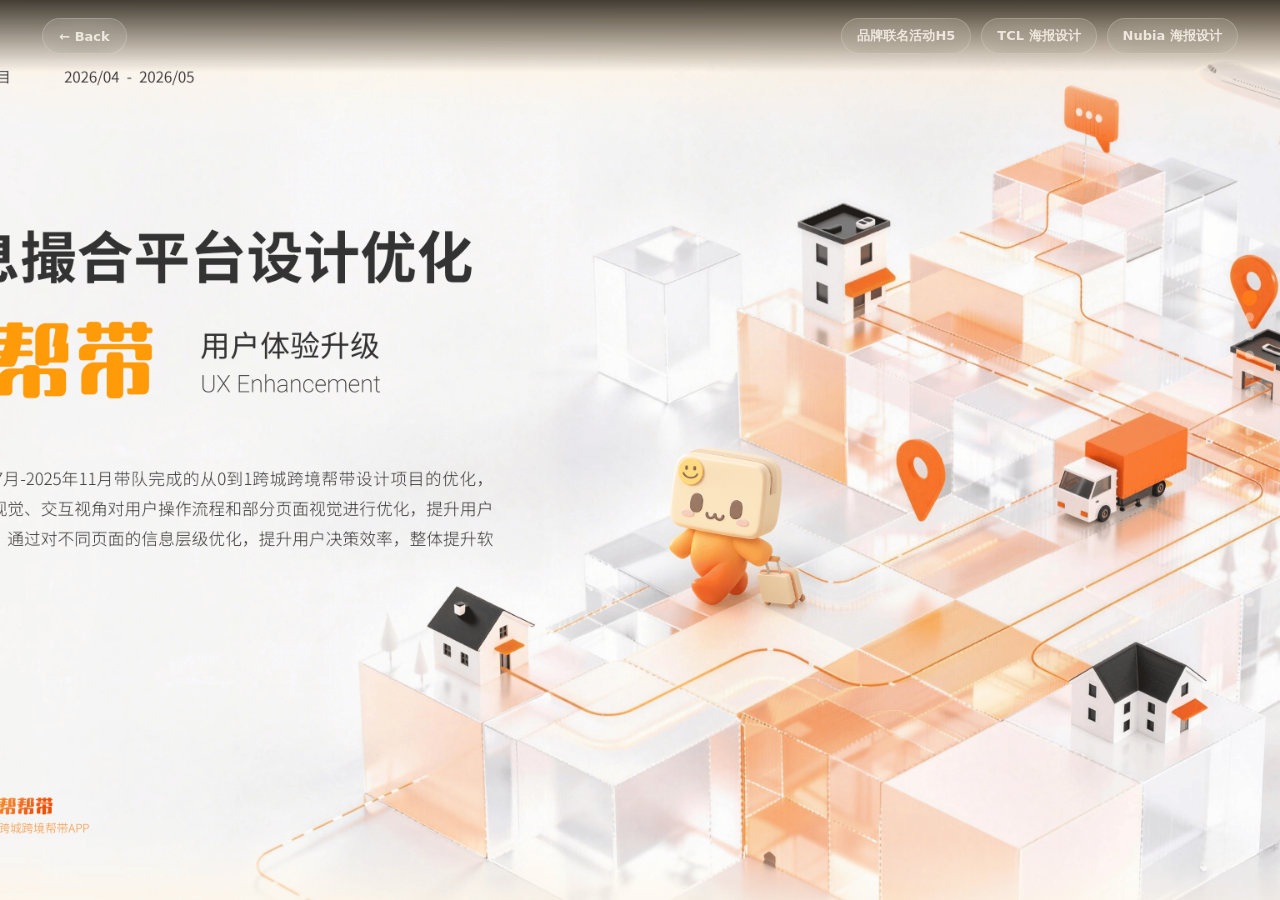
==== bangbangdai.html @ 815b116d "添加了两个二级页面" ====
<!doctype html>
<html lang="zh-CN">
  <head>
    <meta charset="UTF-8" />
    <meta name="viewport" content="width=device-width, initial-scale=1.0" />
    <title>帮帮带 | 信息撮合平台设计优化</title>
    <meta
      name="description"
      content="帮帮带跨城跨境帮带 APP 信息撮合平台 UX/UI 设计优化项目详情。"
    />
    <link rel="stylesheet" href="styles.css" />
  </head>
  <body class="project-detail-page">
    <header class="detail-header" aria-label="项目详情导航">
      <a class="detail-back" href="index.html#projects" aria-label="返回作品集首页">← Back</a>
      <nav class="detail-tabs" aria-label="其他项目快捷切换">
        <a href="xiaohongshu.html">品牌联名活动H5</a>
        <a href="index.html#projects">TCL 海报设计</a>
        <a href="index.html#projects">Nubia 海报设计</a>
      </nav>
    </header>

    <main class="case-shell" id="caseShell">
      <section class="case-slide is-active case-full-image" data-slide="0">
        <img src="assets/bangbangdai/cover.png" alt="帮帮带信息撮合平台设计优化封面" />
      </section>

      <section class="case-slide case-full-image" data-slide="1">
        <img src="assets/bangbangdai/background.png" alt="帮帮带项目背景与产品场景" />
      </section>

      <section class="case-slide case-full-image dark-frame" data-slide="2">
        <img src="assets/bangbangdai/goals.png" alt="帮帮带设计目标细化" />
      </section>

      <section class="case-slide case-full-image dark-frame" data-slide="3">
        <img src="assets/bangbangdai/home-before-after.png" alt="首页改版前后对比" />
      </section>

      <section class="case-slide case-full-image" data-slide="4">
        <img src="assets/bangbangdai/match-mode.png" alt="匹配模式优化说明" />
      </section>

      <section class="case-slide case-full-image" data-slide="5">
        <img src="assets/bangbangdai/home-framework.png" alt="首页框架优化方案" />
      </section>

      <section class="case-slide case-full-image" data-slide="6">
        <img src="assets/bangbangdai/home-display.png" alt="首页改版页面展示" />
      </section>

      <section class="case-slide case-full-image dark-frame" data-slide="7">
        <img src="assets/bangbangdai/home-exploded.png" alt="首页模块拆解展示" />
      </section>

      <section class="case-slide case-full-image dark-frame" data-slide="8">
        <img src="assets/bangbangdai/goods-card.png" alt="物品信息卡片设计" />
      </section>

      <section class="case-slide case-full-image dark-frame" data-slide="9">
        <img src="assets/bangbangdai/itinerary-card.png" alt="行程信息卡片设计" />
      </section>

      <section class="case-slide case-full-image dark-frame" data-slide="10">
        <img src="assets/bangbangdai/filter-match.png" alt="条件筛选匹配页面设计" />
      </section>

      <section class="case-slide case-full-image dark-frame" data-slide="11">
        <img src="assets/bangbangdai/info-fill.png" alt="信息填写页面设计" />
      </section>

      <section class="case-slide case-full-image dark-frame" data-slide="12">
        <img src="assets/bangbangdai/publish-match.png" alt="发布信息匹配页面设计" />
      </section>

      <section class="case-slide case-full-image dark-frame" data-slide="13">
        <img src="assets/bangbangdai/publish-card.png" alt="发布信息匹配卡片设计" />
      </section>

      <section class="case-slide case-full-image dark-frame" data-slide="14">
        <img src="assets/bangbangdai/profile-page.png" alt="我的页面设计" />
      </section>

      <section class="case-slide case-full-image dark-frame" data-slide="15">
        <img src="assets/bangbangdai/design-spec.png" alt="帮帮带形色字构质规范" />
      </section>

      <section class="case-slide case-full-image dark-frame" data-slide="16">
        <img src="assets/bangbangdai/visual-style.png" alt="帮帮带视觉风格" />
      </section>
    </main>

    <aside class="case-progress" aria-label="页面进度">
      <button class="is-active" type="button" data-target-slide="0" aria-label="跳转到第1屏"></button>
      <button type="button" data-target-slide="1" aria-label="跳转到第2屏"></button>
      <button type="button" data-target-slide="2" aria-label="跳转到第3屏"></button>
      <button type="button" data-target-slide="3" aria-label="跳转到第4屏"></button>
      <button type="button" data-target-slide="4" aria-label="跳转到第5屏"></button>
      <button type="button" data-target-slide="5" aria-label="跳转到第6屏"></button>
      <button type="button" data-target-slide="6" aria-label="跳转到第7屏"></button>
      <button type="button" data-target-slide="7" aria-label="跳转到第8屏"></button>
      <button type="button" data-target-slide="8" aria-label="跳转到第9屏"></button>
      <button type="button" data-target-slide="9" aria-label="跳转到第10屏"></button>
      <button type="button" data-target-slide="10" aria-label="跳转到第11屏"></button>
      <button type="button" data-target-slide="11" aria-label="跳转到第12屏"></button>
      <button type="button" data-target-slide="12" aria-label="跳转到第13屏"></button>
      <button type="button" data-target-slide="13" aria-label="跳转到第14屏"></button>
      <button type="button" data-target-slide="14" aria-label="跳转到第15屏"></button>
      <button type="button" data-target-slide="15" aria-label="跳转到第16屏"></button>
      <button type="button" data-target-slide="16" aria-label="跳转到第17屏"></button>
    </aside>

    <script src="script.js"></script>
  </body>
</html>
---- styles.css ----
:root {
  color-scheme: light;
  --bg: #f6f5f1;
  --paper: #fbfaf7;
  --ink: #050505;
  --muted: #777873;
  --soft: #e9e7e1;
  --line: rgba(5, 5, 5, 0.12);
  --line-strong: rgba(5, 5, 5, 0.22);
  --accent: #f0442b;
  --blue: #356ff4;
  --max: 1700px;
  --pixel-font: "Courier New", "Lucida Console", ui-monospace, SFMono-Regular, Menlo, Monaco, monospace;
  --motion-ease: cubic-bezier(0.16, 1, 0.3, 1);
  --motion-slow: 1180ms;
  --motion-medium: 820ms;
}

* {
  box-sizing: border-box;
}

html {
  scroll-behavior: smooth;
}

body {
  margin: 0;
  background:
    linear-gradient(180deg, #ffffff 0%, var(--bg) 38%, #eeece6 100%);
  color: var(--ink);
  font-family:
    Inter, "PingFang SC", "Hiragino Sans GB", "Microsoft YaHei", system-ui,
    sans-serif;
  overflow-x: hidden;
}

.project-detail-page {
  height: 100svh;
  overflow: hidden;
  background: #090806;
  color: #fff8ef;
}

.project-detail-page::before {
  display: none;
}

.is-opening {
  overflow: hidden;
}

.opening-animation {
  position: fixed;
  inset: 0;
  z-index: 100;
  display: grid;
  place-items: center;
  overflow: hidden;
  background: #050505;
  color: #f8f7f1;
  pointer-events: none;
  clip-path: inset(0);
  animation: opening-exit 3600ms var(--motion-ease) forwards;
}

body:not(.is-opening) .opening-animation {
  visibility: hidden;
}

.opening-grid {
  position: absolute;
  inset: -10%;
  background:
    linear-gradient(rgba(255, 255, 255, 0.09) 1px, transparent 1px),
    linear-gradient(90deg, rgba(255, 255, 255, 0.09) 1px, transparent 1px);
  background-size: 30px 30px;
  opacity: 0.25;
  transform: scale(1.1);
  animation: opening-grid 3000ms var(--motion-ease) forwards;
}

.opening-copy {
  position: relative;
  z-index: 2;
  display: grid;
  place-items: center;
  text-align: center;
}

.opening-copy p,
.opening-copy strong,
.opening-copy span,
.opening-count {
  font-family: var(--pixel-font);
  letter-spacing: 0;
  text-transform: uppercase;
}

.opening-copy p {
  margin: 0 0 18px;
  color: rgba(248, 247, 241, 0.72);
  font-size: clamp(14px, 1.4vw, 22px);
  clip-path: inset(0 100% 0 0);
  animation: opening-type 1100ms 360ms steps(10, end) forwards;
}

.opening-copy strong {
  display: block;
  overflow: hidden;
  font-size: clamp(54px, 14vw, 210px);
  font-weight: 900;
  line-height: 0.82;
  clip-path: inset(0 100% 0 0);
  transform: translateY(48px) scaleX(0.54);
  transform-origin: center;
  animation: opening-title 1780ms 800ms var(--motion-ease) forwards;
}

.opening-copy span {
  margin-top: 24px;
  color: rgba(248, 247, 241, 0.6);
  font-size: clamp(12px, 1vw, 16px);
  opacity: 0;
  transform: translateY(20px);
  animation: opening-meta 900ms 1600ms var(--motion-ease) forwards;
}

.opening-count {
  position: absolute;
  right: clamp(22px, 3vw, 48px);
  bottom: clamp(44px, 5vw, 76px);
  z-index: 3;
  min-width: 6ch;
  color: rgba(248, 247, 241, 0.76);
  font-size: clamp(16px, 2vw, 30px);
  text-align: right;
}

.opening-progress {
  position: absolute;
  right: clamp(22px, 3vw, 48px);
  bottom: clamp(28px, 3vw, 44px);
  left: clamp(22px, 3vw, 48px);
  z-index: 3;
  height: 2px;
  overflow: hidden;
  background: rgba(248, 247, 241, 0.16);
}

.opening-progress span {
  display: block;
  width: calc(var(--opening-progress, 0) * 1%);
  height: 100%;
  background: #f8f7f1;
  transform-origin: left;
  transition: width 180ms linear;
}

@keyframes opening-grid {
  to {
    opacity: 0.08;
    transform: scale(1);
  }
}

@keyframes opening-type {
  to {
    clip-path: inset(0);
  }
}

@keyframes opening-title {
  0% {
    clip-path: inset(0 100% 0 0);
    filter: blur(8px);
    transform: translateY(48px) scaleX(0.54);
  }
  64% {
    clip-path: inset(0);
    filter: blur(0);
    transform: translateY(-6px) scaleX(1.08);
  }
  100% {
    clip-path: inset(0);
    filter: blur(0);
    transform: translateY(0) scaleX(1);
  }
}

@keyframes opening-meta {
  to {
    opacity: 1;
    transform: translateY(0);
  }
}

@keyframes opening-exit {
  0%,
  78% {
    clip-path: inset(0);
    opacity: 1;
  }
  100% {
    clip-path: inset(0 0 100% 0);
    opacity: 1;
  }
}

body::before {
  position: fixed;
  inset: 0;
  z-index: -2;
  content: "";
  background-image: linear-gradient(rgba(0, 0, 0, 0.035) 1px, transparent 1px);
  background-size: 100% 9px;
  pointer-events: none;
  mask-image: linear-gradient(to bottom, black, transparent 72%);
}

a {
  color: inherit;
  text-decoration: none;
}

img {
  display: block;
  max-width: 100%;
}

#ambient-bg {
  position: fixed;
  inset: 0;
  z-index: -1;
  width: 100vw;
  height: 100vh;
  opacity: 0.08;
  pointer-events: none;
}

.site-header {
  position: fixed;
  top: 0;
  left: 0;
  z-index: 20;
  right: 0;
  display: flex;
  align-items: center;
  justify-content: space-between;
  gap: clamp(10px, 1.8vw, 24px);
  min-height: 78px;
  padding: 0 clamp(22px, 2.2vw, 34px);
  border-bottom: 0;
  background: linear-gradient(180deg, rgba(255, 255, 255, 0.78), rgba(255, 255, 255, 0));
  backdrop-filter: none;
}

.brand {
  display: inline-flex;
  align-items: center;
  gap: 10px;
  max-width: calc(100vw - 260px);
  color: var(--ink);
  font-size: 18px;
  font-weight: 900;
  letter-spacing: 0;
}

.brand img {
  width: 34px;
  height: 34px;
  object-fit: contain;
}

.nav-links {
  position: relative;
  top: auto;
  right: auto;
  display: flex;
  align-items: center;
  flex: 0 0 auto;
  gap: clamp(18px, 3vw, 44px);
  margin-left: auto;
  padding: 0;
  border: 0;
  border-radius: 0;
  background: transparent;
  box-shadow: none;
  backdrop-filter: none;
}

.nav-links a {
  position: relative;
  z-index: 1;
  padding: 7px 13px;
  border-radius: 999px;
  color: rgba(5, 5, 5, 0.68);
  font-size: 13px;
  font-weight: 850;
  letter-spacing: 0;
  transition: color 220ms ease, transform 260ms cubic-bezier(0.2, 0.8, 0.2, 1);
}

.nav-links a::before {
  position: absolute;
  inset: 0;
  z-index: -1;
  border-radius: inherit;
  background: var(--ink);
  content: "";
  opacity: 0;
  transform: scale(0.92);
  transition: opacity 220ms ease, transform 260ms cubic-bezier(0.2, 0.8, 0.2, 1);
}

.nav-links a:hover {
  color: var(--ink);
}

.nav-links a.is-active {
  color: #fff;
  transform: translateY(-1px);
}

.nav-links a.is-active::before {
  opacity: 1;
  transform: scale(1);
}

.section {
  width: min(calc(100% - 56px), var(--max));
  margin: 0 auto;
  padding: 128px 0;
}

.hero {
  position: relative;
  display: block;
  min-height: 100svh;
  padding-top: clamp(176px, 25vh, 228px);
  padding-bottom: 92px;
  text-align: center;
}

.hero-content {
  position: relative;
  z-index: 3;
  width: min(1320px, 100%);
  margin: 0 auto;
}

.eyebrow {
  margin: 0 0 10px;
  color: var(--muted);
  font-size: clamp(13px, 1vw, 16px);
  font-weight: 650;
  letter-spacing: 0;
}

h1,
h2,
h3,
p {
  margin-top: 0;
}

h1 {
  position: relative;
  max-width: 1260px;
  margin: 0 auto;
  overflow: visible;
  font-size: clamp(72px, 7.55vw, 142px);
  font-weight: 950;
  line-height: 0.83;
  letter-spacing: 0;
  text-wrap: balance;
  isolation: isolate;
}

h1 span {
  position: relative;
  z-index: 2;
  display: block;
  background:
    linear-gradient(180deg, rgba(255, 255, 255, 0.42) 0%, transparent 18%),
    linear-gradient(180deg, #050505 0%, #050505 58%, #4a4a48 100%);
  background-clip: text;
  -webkit-background-clip: text;
  color: var(--ink);
  filter: none;
  transition: color 180ms ease, filter 180ms ease;
}

h1:hover span {
  color: transparent;
  filter: drop-shadow(0 18px 22px rgba(5, 5, 5, 0.08));
}

h1::before,
h1::after {
  position: absolute;
  z-index: 3;
  pointer-events: none;
  content: "";
}

h1::before {
  top: 9%;
  left: 50%;
  width: min(56vw, 720px);
  height: 34%;
  border: 1px solid rgba(255, 255, 255, 0.58);
  border-radius: 999px;
  background:
    radial-gradient(circle at 24% 26%, rgba(255, 255, 255, 0.72), transparent 22%),
    linear-gradient(115deg, rgba(255, 255, 255, 0.5), rgba(255, 255, 255, 0.08) 48%, rgba(255, 255, 255, 0.34));
  box-shadow:
    inset 0 1px 0 rgba(255, 255, 255, 0.72),
    inset 0 -16px 28px rgba(255, 255, 255, 0.14),
    0 24px 60px rgba(5, 5, 5, 0.08);
  mix-blend-mode: screen;
  opacity: 0;
  transform: translateX(-50%) rotate(-2deg);
  backdrop-filter: blur(7px) saturate(148%);
  animation: title-glass-float 7s ease-in-out infinite;
  transition: opacity 180ms ease;
}

h1::after {
  top: -5%;
  left: 8%;
  width: 16%;
  height: 118%;
  border-radius: 999px;
  background: linear-gradient(90deg, transparent, rgba(255, 255, 255, 0.54), transparent);
  opacity: 0;
  transform: skewX(-18deg);
  animation: title-glass-sheen 5.6s ease-in-out infinite;
  transition: opacity 180ms ease;
}

h1:hover::before {
  opacity: 0.78;
}

h1:hover::after {
  opacity: 0.42;
}

@keyframes title-glass-float {
  0%,
  100% {
    translate: 0 0;
  }
  50% {
    translate: 0 10px;
  }
}

@keyframes title-glass-sheen {
  0% {
    translate: -38% 0;
    opacity: 0;
  }
  32%,
  62% {
    opacity: 0.42;
  }
  100% {
    translate: 620% 0;
    opacity: 0;
  }
}

.hero-subtitle {
  max-width: 690px;
  margin: 18px auto 0;
  color: rgba(5, 5, 5, 0.62);
  font-size: clamp(14px, 1.05vw, 18px);
  line-height: 1.75;
}

.hero-visual {
  position: absolute;
  z-index: 5;
  top: clamp(270px, 36vh, 392px);
  left: 50%;
  width: min(820px, 70vw);
  pointer-events: none;
  transform: translateX(-50%);
}

.hero-visual img {
  position: relative;
  width: 100%;
  height: auto;
  object-fit: contain;
  filter: drop-shadow(0 30px 25px rgba(26, 24, 20, 0.16));
  user-select: none;
}

.hero-actions,
.contact-actions {
  position: relative;
  z-index: 5;
  display: flex;
  flex-wrap: wrap;
  gap: 12px;
  justify-content: center;
}

.hero-actions {
  margin-top: clamp(-34px, -2.2vw, -12px);
}

.primary-btn,
.ghost-btn {
  display: inline-flex;
  min-height: 48px;
  align-items: center;
  justify-content: center;
  border-radius: 999px;
  padding: 0 22px;
  font-weight: 850;
}

.primary-btn {
  background: var(--ink);
  color: white;
}

.ghost-btn {
  border: 1px solid var(--line-strong);
  background: rgba(255, 255, 255, 0.44);
  color: var(--ink);
}

.scroll-cue {
  position: absolute;
  bottom: 26px;
  left: 50%;
  z-index: 4;
  font-size: 58px;
  font-weight: 200;
  line-height: 1;
  transform: translateX(-50%);
  animation: scroll-float 1.8s ease-in-out infinite;
}

@keyframes scroll-float {
  0%,
  100% {
    transform: translate(-50%, 0);
  }
  50% {
    transform: translate(-50%, -14px);
  }
}

.section-heading {
  max-width: 860px;
  margin-bottom: 44px;
}

.section-heading.wide {
  max-width: none;
}

h2 {
  margin-bottom: 0;
  font-size: clamp(40px, 5.2vw, 92px);
  font-weight: 950;
  line-height: 0.98;
  letter-spacing: 0;
}

.about {
  display: grid;
  min-height: 100svh;
  align-items: center;
  padding-top: 82px;
  padding-bottom: 36px;
}

.about-grid {
  display: grid;
  grid-template-columns: minmax(230px, 0.7fr) minmax(320px, 0.94fr) minmax(360px, 1fr);
  min-height: 0;
  height: min(650px, calc(100svh - 126px));
  gap: 12px;
  align-items: stretch;
  perspective: 1000px;
}

.about-panel,
.profile-card {
  --edge-proximity: 0;
  --cursor-angle: 45deg;
  --edge-sensitivity: 30;
  --color-sensitivity: 48;
  --cone-spread: 25;
  --glow-padding: 34px;
  --glow-color: hsl(212deg 94% 62% / 72%);
  --glow-color-60: hsl(212deg 94% 62% / 48%);
  --glow-color-50: hsl(212deg 94% 62% / 38%);
  --glow-color-40: hsl(212deg 94% 62% / 30%);
  --glow-color-30: hsl(212deg 94% 62% / 22%);
  --glow-color-20: hsl(212deg 94% 62% / 16%);
  --glow-color-10: hsl(212deg 94% 62% / 10%);
  --gradient-one: radial-gradient(at 80% 55%, #7dd3fc 0px, transparent 50%);
  --gradient-two: radial-gradient(at 69% 34%, #f0abfc 0px, transparent 50%);
  --gradient-three: radial-gradient(at 8% 6%, #86efac 0px, transparent 50%);
  --gradient-four: radial-gradient(at 41% 38%, #60a5fa 0px, transparent 50%);
  --gradient-five: radial-gradient(at 86% 85%, #f9a8d4 0px, transparent 50%);
  --gradient-six: radial-gradient(at 82% 18%, #fde68a 0px, transparent 50%);
  --gradient-seven: radial-gradient(at 51% 4%, #fb7185 0px, transparent 50%);
  --gradient-base: linear-gradient(#bfdbfe 0 100%);
  position: relative;
  overflow: visible;
  border: 1px solid rgba(5, 5, 5, 0.1);
  border-radius: 18px;
  background: rgba(255, 255, 255, 0.72);
  color: var(--ink);
  box-shadow: 0 26px 70px rgba(28, 25, 20, 0.08);
  isolation: isolate;
}

.experience-panel {
  overflow: hidden;
}

.about-panel::before,
.profile-card::before {
  position: absolute;
  inset: 0;
  border-radius: inherit;
  content: "";
  pointer-events: none;
  transition: opacity 250ms ease;
}

.about-panel::before,
.profile-card::before {
  z-index: 1;
  border: 1px solid transparent;
  background:
    linear-gradient(rgba(255, 255, 255, 0.72) 0 100%) padding-box,
    linear-gradient(rgb(255 255 255 / 0%) 0 100%) border-box,
    var(--gradient-one) border-box,
    var(--gradient-two) border-box,
    var(--gradient-three) border-box,
    var(--gradient-four) border-box,
    var(--gradient-five) border-box,
    var(--gradient-six) border-box,
    var(--gradient-seven) border-box,
    var(--gradient-base) border-box;
  mask-image:
    conic-gradient(
      from var(--cursor-angle) at center,
      black calc(var(--cone-spread) * 1%),
      transparent calc((var(--cone-spread) + 15) * 1%),
      transparent calc((100 - var(--cone-spread) - 15) * 1%),
      black calc((100 - var(--cone-spread)) * 1%)
    );
  opacity: max(0, calc((var(--edge-proximity) - var(--color-sensitivity)) / (100 - var(--color-sensitivity))));
}

.about-panel:not(:hover)::before,
.profile-card:not(:hover)::before {
  opacity: 0;
  transition: opacity 700ms ease;
}

.about-panel > *,
.profile-card > * {
  position: relative;
  z-index: 2;
}

.about-intro {
  display: flex;
  flex-direction: column;
  justify-content: space-between;
  padding: clamp(22px, 2vw, 30px);
}

.about-intro .eyebrow {
  color: rgba(5, 5, 5, 0.48);
}

.about-intro h2 {
  margin: 10px 0 10px;
  color: var(--ink);
  font-size: clamp(48px, 4.2vw, 74px);
  line-height: 0.9;
}

.intro-name {
  margin: 0 auto auto 0;
  color: rgba(5, 5, 5, 0.78);
  font-size: clamp(22px, 2vw, 34px);
  font-weight: 850;
  line-height: 1.1;
}

.about-intro .lead {
  margin: 28px 0 0;
  color: rgba(5, 5, 5, 0.68);
  font-size: clamp(13px, 0.95vw, 16px);
  font-weight: 560;
  line-height: 1.68;
}

.profile-card {
  position: relative;
  top: auto;
  display: grid;
  min-height: 100%;
  align-content: space-between;
  overflow: hidden;
  padding: clamp(22px, 2vw, 30px);
  border: 1px solid rgba(5, 5, 5, 0.1);
  border-radius: 18px;
  background:
    radial-gradient(circle at 16% 18%, rgba(73, 210, 126, 0.16), transparent 190px),
    radial-gradient(circle at 78% 16%, rgba(53, 111, 244, 0.14), transparent 210px),
    radial-gradient(circle at 78% 78%, rgba(240, 68, 43, 0.08), transparent 180px),
    rgba(255, 255, 255, 0.74);
  color: var(--ink);
  box-shadow: 0 26px 70px rgba(28, 25, 20, 0.1);
  transform:
    rotateX(var(--tilt-x, 0deg))
    rotateY(var(--tilt-y, 0deg))
    scale(var(--tilt-scale, 1));
  transform-style: preserve-3d;
  transition: transform 420ms cubic-bezier(0.2, 0.8, 0.2, 1), box-shadow 240ms ease;
  will-change: transform;
}

.profile-card:hover {
  box-shadow: 0 34px 90px rgba(28, 25, 20, 0.14);
}

.avatar-orbit {
  position: relative;
  z-index: 2;
  display: grid;
  width: min(250px, 100%);
  aspect-ratio: 1;
  place-items: center;
  margin: 0 auto 20px;
  border: 1px solid rgba(5, 5, 5, 0.1);
  border-radius: 50%;
  background:
    linear-gradient(135deg, rgba(255, 255, 255, 0.8), rgba(244, 241, 233, 0.46)),
    repeating-linear-gradient(90deg, rgba(5, 5, 5, 0.04) 0 1px, transparent 1px 28px);
  transform: translateZ(34px);
}

.lanyard-badge {
  position: relative;
  z-index: 2;
  display: grid;
  height: 330px;
  place-items: start center;
  margin: -44px auto 18px;
  transform: translateZ(34px);
  --lanyard-drop: -210px;
  --lanyard-rotate: -10deg;
}

.profile-card.lanyard-ready .lanyard-badge {
  --lanyard-drop: 0px;
  --lanyard-rotate: -2deg;
}

.lanyard-anchor {
  position: absolute;
  top: -48px;
  left: 50%;
  z-index: 4;
  width: 74px;
  height: 26px;
  border: 1px solid rgba(5, 5, 5, 0.12);
  border-radius: 999px;
  background: linear-gradient(180deg, rgba(255, 255, 255, 0.96), rgba(220, 222, 218, 0.92));
  box-shadow: 0 8px 20px rgba(5, 5, 5, 0.1);
  transform: translateX(-50%);
}

.lanyard-band {
  position: absolute;
  top: -132px;
  left: 50%;
  z-index: 1;
  width: 16px;
  height: 210px;
  border-radius: 999px;
  background:
    linear-gradient(90deg, rgba(255, 255, 255, 0.42), transparent 34%, rgba(5, 5, 5, 0.1)),
    repeating-linear-gradient(0deg, #bfc4be 0 10px, #aeb5ae 10px 20px);
  box-shadow: inset 0 0 0 1px rgba(5, 5, 5, 0.08), 0 14px 28px rgba(5, 5, 5, 0.08);
  transform-origin: 50% 0;
  transition: transform 620ms cubic-bezier(0.18, 0.9, 0.22, 1);
}

.band-left {
  transform: translateX(-44px) rotate(-14deg) scaleY(var(--lanyard-progress, 1));
}

.band-right {
  transform: translateX(28px) rotate(14deg) scaleY(var(--lanyard-progress, 1));
}

.lanyard-clip {
  position: absolute;
  top: 66px;
  left: 50%;
  z-index: 3;
  width: 56px;
  height: 34px;
  border: 1px solid rgba(5, 5, 5, 0.16);
  border-radius: 14px;
  background: linear-gradient(180deg, #ffffff, #d7d8d4);
  box-shadow: 0 10px 18px rgba(5, 5, 5, 0.12);
  transform: translate(-50%, var(--lanyard-drop));
  transition: transform 620ms cubic-bezier(0.18, 0.9, 0.22, 1);
}

.badge-card {
  position: relative;
  top: 100px;
  width: min(226px, 76%);
  aspect-ratio: 0.76;
  overflow: hidden;
  border: 9px solid rgba(255, 255, 255, 0.86);
  border-radius: 22px;
  background: #fff;
  box-shadow: 0 26px 50px rgba(5, 5, 5, 0.18);
  transform:
    translateY(var(--lanyard-drop))
    rotate(var(--lanyard-rotate));
  transform-origin: 50% -44px;
  transition: transform 620ms cubic-bezier(0.18, 0.9, 0.22, 1);
}

.profile-card.lanyard-ready .badge-card {
  animation: badge-swing 4.8s ease-in-out 620ms infinite;
}

.badge-card::before {
  position: absolute;
  inset: 0;
  z-index: 2;
  background: linear-gradient(120deg, rgba(255, 255, 255, 0.42), transparent 35%, rgba(255, 255, 255, 0.18));
  content: "";
  pointer-events: none;
}

.badge-card img {
  width: 100%;
  height: 100%;
  object-fit: cover;
  object-position: 52% 18%;
}

.badge-card span {
  position: absolute;
  right: 12px;
  bottom: 12px;
  left: 12px;
  z-index: 3;
  border-radius: 999px;
  padding: 8px 10px;
  background: rgba(255, 255, 255, 0.76);
  color: rgba(5, 5, 5, 0.76);
  font-size: 11px;
  font-weight: 900;
  text-align: center;
  backdrop-filter: blur(10px);
}

@keyframes badge-swing {
  0%,
  100% {
    transform: translateY(0) rotate(-2.4deg);
  }
  50% {
    transform: translateY(0) rotate(2.4deg);
  }
}

.avatar-orbit::before,
.avatar-orbit::after {
  position: absolute;
  border: 1px solid rgba(5, 5, 5, 0.1);
  border-radius: 50%;
  content: "";
}

.avatar-orbit::before {
  inset: 11%;
}

.avatar-orbit::after {
  inset: 24%;
}

.avatar-core {
  position: relative;
  z-index: 2;
  display: grid;
  width: 42%;
  aspect-ratio: 1;
  place-items: center;
  border-radius: 50%;
  background: linear-gradient(180deg, #4d4d4d, #020202 48%);
  color: #fff;
  font-size: clamp(28px, 4vw, 48px);
  font-weight: 950;
  box-shadow: 0 26px 40px rgba(5, 5, 5, 0.18);
}

.orbit-dot {
  position: absolute;
  z-index: 3;
  display: block;
  width: 18px;
  height: 18px;
  border-radius: 50%;
  background: var(--accent);
  box-shadow: 0 12px 24px rgba(240, 68, 43, 0.24);
}

.dot-a {
  top: 20%;
  right: 18%;
}

.dot-b {
  bottom: 23%;
  left: 13%;
  background: var(--blue);
  box-shadow: 0 12px 24px rgba(53, 111, 244, 0.22);
}

.dot-c {
  right: 28%;
  bottom: 10%;
  width: 11px;
  height: 11px;
  background: var(--ink);
}

.profile-card-copy {
  position: relative;
  z-index: 2;
  text-align: center;
  transform: translateZ(28px);
}

.profile-card h3 {
  margin-bottom: 6px;
  color: var(--ink);
  font-size: 15px;
  font-weight: 950;
  line-height: 1.1;
}

.profile-card-copy p:last-child {
  max-width: 260px;
  margin-right: auto;
  margin-bottom: 0;
  margin-left: auto;
  color: rgba(5, 5, 5, 0.56);
  font-size: 12px;
  line-height: 1.6;
}

.profile-tags {
  position: relative;
  z-index: 2;
  display: flex;
  flex-wrap: wrap;
  gap: 8px;
  margin: 20px 0;
  transform: translateZ(22px);
}

.profile-tags span {
  display: inline-flex;
  min-height: 32px;
  align-items: center;
  border: 1px solid rgba(5, 5, 5, 0.12);
  border-radius: 999px;
  padding: 0 13px;
  background: rgba(255, 255, 255, 0.54);
  color: rgba(5, 5, 5, 0.7);
  font-size: 13px;
  font-weight: 760;
}

.about-side {
  display: grid;
  grid-template-rows: auto 1fr;
  gap: 12px;
  min-height: 0;
}

.about-tabs {
  display: grid;
  grid-template-columns: repeat(3, minmax(0, 1fr));
  gap: 8px;
  padding: 8px;
}

.about-tab {
  min-height: 42px;
  border: 0;
  border-radius: 999px;
  background: transparent;
  color: rgba(5, 5, 5, 0.48);
  font: inherit;
  font-size: 14px;
  font-weight: 850;
  cursor: pointer;
  transition: 180ms ease;
}

.about-tab.is-active {
  background: var(--ink);
  color: #fff;
  box-shadow: 0 12px 30px rgba(5, 5, 5, 0.14);
}

.experience-panel {
  min-height: 0;
  padding: clamp(20px, 1.8vw, 28px);
}

.experience-content {
  display: none;
  height: 100%;
  overflow: auto;
}

.experience-content.is-active {
  display: block;
}

.experience-content h3 {
  margin-bottom: 10px;
  font-size: clamp(28px, 2.5vw, 42px);
  line-height: 1;
}

.experience-head {
  display: grid;
  grid-template-columns: auto minmax(180px, 1fr);
  gap: 18px;
  align-items: start;
  margin-bottom: 16px;
}

.experience-date {
  justify-self: end;
  max-width: 260px;
  margin-bottom: 0;
  color: rgba(5, 5, 5, 0.52);
  font-size: 14px;
  font-weight: 760;
  line-height: 1.45;
  text-align: right;
}

.experience-item,
.award-grid > div,
.campus-grid > div {
  padding: 14px 0;
  border-top: 1px solid rgba(5, 5, 5, 0.08);
}

.experience-item h4,
.award-grid h4,
.campus-grid h4 {
  margin: 0 0 8px;
  color: #004098;
  font-size: 18px;
  line-height: 1.25;
}

.experience-item p,
.award-grid p,
.campus-grid p {
  margin: 0 0 6px;
  color: rgba(5, 5, 5, 0.66);
  font-size: clamp(13px, 1vw, 15px);
  line-height: 1.78;
}

.campus-grid {
  display: grid;
  grid-template-columns: repeat(2, minmax(0, 1fr));
  gap: 18px;
}

.award-grid {
  display: grid;
  grid-template-columns: 1fr;
  gap: 0;
}

.info-columns,
.strength-grid {
  display: grid;
  gap: 12px;
}

.info-columns {
  grid-template-columns: 1fr;
  overflow: auto;
  min-height: 0;
}

.info-columns article {
  min-height: auto;
  padding: 18px;
  border-color: rgba(255, 255, 255, 0.08);
  border-radius: 14px;
  background: #080808;
  box-shadow: none;
}

.strength-card {
  min-height: 230px;
  padding: 26px;
  border: 1px solid var(--line);
  border-radius: 8px;
  background: rgba(255, 255, 255, 0.52);
  box-shadow: 0 24px 60px rgba(28, 25, 20, 0.045);
}

.info-columns h3,
.strength-card h3,
.project-copy h3 {
  margin-bottom: 10px;
  font-size: 21px;
  line-height: 1.22;
}

.info-columns h3 {
  color: #fff;
}

.info-columns p,
.strength-card p,
.project-copy p {
  margin-bottom: 0;
  color: rgba(247, 247, 242, 0.62);
  line-height: 1.62;
}

.strength-card p,
.project-copy p {
  color: var(--muted);
}

.projects {
  display: grid;
  min-height: 100svh;
  grid-template-rows: auto 1fr;
  padding-top: 92px;
  padding-bottom: 36px;
}

.projects .section-heading {
  display: flex;
  align-items: end;
  justify-content: space-between;
  gap: 24px;
  margin-bottom: 18px;
}

.projects .section-heading h2 {
  font-size: clamp(42px, 6vw, 104px);
}

.project-list {
  display: grid;
  min-height: 0;
  overflow: hidden;
  border: 1px solid rgba(5, 5, 5, 0.82);
  border-right: 0;
  border-radius: 18px;
  background: rgba(255, 255, 255, 0.66);
  grid-template-columns: repeat(4, minmax(0, 1fr));
}

.project-card {
  position: relative;
  display: grid;
  min-height: min(680px, calc(100svh - 240px));
  overflow: hidden;
  border-right: 1px solid rgba(5, 5, 5, 0.82);
  background: rgba(255, 255, 255, 0.88);
  isolation: isolate;
}

.project-preview {
  position: absolute;
  inset: 0;
  z-index: 1;
  background-color: #050505;
  background-image: var(--preview-image);
  background-position: center;
  background-size: cover;
  opacity: 0;
  transform: scale(1.04);
  transition: opacity 220ms ease, transform 420ms cubic-bezier(0.2, 0.8, 0.2, 1);
}

.project-card:hover .project-preview {
  opacity: 1;
  transform: scale(1);
}

.project-number {
  position: relative;
  z-index: 2;
  align-self: start;
  justify-self: center;
  padding-top: clamp(42px, 7vh, 92px);
  color: #050505;
  font-size: clamp(150px, 18vw, 330px);
  font-weight: 180;
  line-height: 0.86;
  letter-spacing: 0;
  transition: opacity 180ms ease, transform 240ms ease;
}

.project-card:hover .project-number {
  opacity: 0;
  transform: translateY(-12px);
}

.project-copy {
  position: relative;
  z-index: 2;
  display: flex;
  min-height: 190px;
  flex-direction: column;
  align-items: flex-start;
  align-self: end;
  justify-content: flex-start;
  gap: 14px;
  padding: 0 clamp(20px, 2.2vw, 36px) clamp(22px, 3.2vw, 46px);
  color: #050505;
}

.project-copy h3 {
  max-width: 260px;
  margin-bottom: 0;
  font-size: clamp(18px, 1.55vw, 28px);
  line-height: 1.02;
  text-wrap: balance;
  transition: color 200ms ease;
}

.project-copy p:not(.tag) {
  max-width: 250px;
  color: rgba(5, 5, 5, 0.74);
  font-size: clamp(14px, 1vw, 17px);
  line-height: 1.36;
  transition: color 200ms ease;
}

.project-card:hover .project-copy h3,
.project-card:hover .project-copy p:not(.tag) {
  color: #fff;
}

.project-arrow {
  position: absolute;
  right: 22px;
  bottom: 26px;
  z-index: 3;
  display: grid;
  width: 28px;
  height: 28px;
  place-items: center;
  border-radius: 50%;
  background: #050505;
  color: #fff;
  font-size: 18px;
  font-weight: 900;
  line-height: 1;
  transition: background 200ms ease, color 200ms ease, transform 200ms ease;
}

.project-card:hover .project-arrow {
  background: #fff;
  color: #050505;
  transform: translateX(4px);
}

.tag {
  display: flex;
  width: fit-content;
  min-height: 22px;
  align-items: center;
  border: 1px solid currentColor;
  border-radius: 999px;
  margin-bottom: 2px;
  padding: 0 10px;
  color: rgba(5, 5, 5, 0.82);
  font-size: 12px;
  font-weight: 900;
  text-transform: uppercase;
  transition: color 200ms ease;
}

.project-card:hover .tag {
  color: #fff;
}

.strength-grid {
  grid-template-columns: repeat(3, minmax(0, 1fr));
  align-items: center;
  gap: clamp(18px, 3.6vw, 72px);
  padding: clamp(10px, 2vw, 30px) 0 clamp(24px, 4vw, 54px);
}

.collage-stack {
  position: relative;
  display: grid;
  min-height: clamp(230px, 28vw, 390px);
  place-items: center;
  overflow: visible;
  isolation: isolate;
}

.collage-stack::before,
.collage-stack::after {
  content: "";
  position: absolute;
  z-index: 3;
  pointer-events: none;
  opacity: 0;
  transition:
    opacity 280ms ease,
    transform 720ms var(--motion-ease);
}

.collage-stack::before {
  width: clamp(12px, 2.2vw, 26px);
  height: clamp(12px, 2.2vw, 26px);
  border-radius: 50%;
  background: #4f9cf6;
  transform: translate(-30%, -20%) scale(0.7);
}

.collage-stack::after {
  width: clamp(88px, 10vw, 150px);
  height: clamp(46px, 6vw, 90px);
  border: 2px solid #151515;
  border-color: #151515 transparent transparent #151515;
  border-radius: 50%;
  transform: translate(-20%, 10%) rotate(-20deg) scale(0.6);
}

.collage-stack:nth-child(2)::before {
  background: #ff4020;
}

.collage-stack:nth-child(3)::before {
  background: #ffd326;
}

.collage-label {
  position: absolute;
  z-index: 8;
  top: calc(50% + clamp(74px, 8.8vw, 118px));
  left: 50%;
  display: grid;
  place-items: center;
  color: #050505;
  text-align: center;
  opacity: 1;
  transform: translateX(-50%);
  transition: opacity 300ms ease, transform 640ms var(--motion-ease);
}

.collage-label span {
  margin-bottom: 8px;
  color: var(--blue);
  font-size: 13px;
  font-weight: 950;
}

.collage-label h3 {
  border-radius: 999px;
  margin: 0;
  padding: 3px 9px;
  background: rgba(247, 247, 242, 0.56);
  backdrop-filter: blur(5px);
  font-size: 20px;
  font-weight: 400;
  line-height: 1;
}

.collage-letters {
  position: absolute;
  inset: 0;
  z-index: 1;
  pointer-events: none;
}

.collage-letters b {
  position: absolute;
  display: block;
  color: #202020;
  font-size: clamp(48px, 7vw, 104px);
  font-weight: 950;
  line-height: 0.8;
  opacity: 0;
  transform: translate(-50%, -50%) scale(0.5) rotate(var(--letter-rotate, 0deg));
  transition:
    opacity 260ms ease,
    transform 760ms var(--motion-ease);
}

.collage-letters b:nth-child(1) {
  --letter-rotate: -13deg;
  left: 24%;
  top: 36%;
}

.collage-letters b:nth-child(2) {
  --letter-rotate: 11deg;
  left: 42%;
  top: 26%;
}

.collage-letters b:nth-child(3) {
  --letter-rotate: -6deg;
  left: 58%;
  top: 42%;
}

.collage-letters b:nth-child(4) {
  --letter-rotate: 18deg;
  left: 72%;
  top: 62%;
}

.collage-letters b:nth-child(5) {
  --letter-rotate: -18deg;
  left: 32%;
  top: 72%;
}

.collage-letters b:nth-child(6) {
  --letter-rotate: 9deg;
  left: 80%;
  top: 30%;
}

.collage-paper {
  position: absolute;
  z-index: 2;
  display: block;
  border: 1px solid rgba(5, 5, 5, 0.12);
  border-radius: 4px;
  background:
    var(--paper-image, none) center / cover no-repeat,
    var(--paper-color, #f5f5f1);
  box-shadow: 0 18px 42px rgba(28, 25, 20, 0.12);
  transition:
    transform 780ms var(--motion-ease),
    box-shadow 320ms ease;
}

.collage-paper::after {
  content: "";
  position: absolute;
  inset: 10%;
  border: 1px solid rgba(5, 5, 5, 0.08);
  background:
    linear-gradient(90deg, rgba(5, 5, 5, 0.08) 0 1px, transparent 1px 100%),
    linear-gradient(rgba(5, 5, 5, 0.06) 0 1px, transparent 1px 100%);
  background-size: 18px 18px;
  opacity: var(--paper-grid-opacity, 0.48);
  pointer-events: none;
}

.collage-stack .paper-1 {
  --paper-color: #f6f3ee;
  --paper-image: url("images/Illustration- picture1.jpg");
  --paper-grid-opacity: 0;
  width: 44%;
  aspect-ratio: 0.72;
  transform: translate(-8%, 4%) rotate(-10deg);
}

.collage-stack .paper-2 {
  --paper-color: #dfe6ec;
  --paper-image: url("images/Illustration- picture2.jpg");
  --paper-grid-opacity: 0;
  width: 54%;
  aspect-ratio: 1.45;
  transform: translate(6%, -8%) rotate(7deg);
}

.collage-stack .paper-3 {
  --paper-color: #c4c4c2;
  --paper-image: url("images/Illustration- picture3.jpg");
  --paper-grid-opacity: 0;
  width: 30%;
  aspect-ratio: 0.46;
  border-radius: 999px;
  transform: translate(-26%, 3%) rotate(18deg);
}

.collage-stack .paper-4 {
  --paper-color: #ffffff;
  --paper-image: url("images/Illustration- picture4.jpg");
  --paper-grid-opacity: 0;
  width: 36%;
  aspect-ratio: 0.78;
  transform: translate(24%, 10%) rotate(13deg);
}

.collage-stack .paper-5 {
  --paper-color: #ece8df;
  --paper-image: url("images/Illustration- picture5.jpg");
  --paper-grid-opacity: 0;
  width: 42%;
  aspect-ratio: 1.1;
  transform: translate(2%, 19%) rotate(-4deg);
}

.collage-stack:nth-child(2) .paper-1 {
  --paper-color: #eef3ff;
  --paper-image: url("images/Travel-picture1.jpg");
  --paper-grid-opacity: 0;
}

.collage-stack:nth-child(2) .paper-2 {
  --paper-color: #f7efe6;
  --paper-image: url("images/Travel-picture2.jpg");
  --paper-grid-opacity: 0;
}

.collage-stack:nth-child(2) .paper-3 {
  --paper-color: #d7d7d2;
  --paper-image: url("images/Travel-picture3.jpg");
  --paper-grid-opacity: 0;
}

.collage-stack:nth-child(2) .paper-4 {
  --paper-color: #ffffff;
  --paper-image: url("images/Travel-picture4.jpg");
  --paper-grid-opacity: 0;
}

.collage-stack:nth-child(2) .paper-5 {
  --paper-color: #e9edf1;
  --paper-image: url("images/Travel-picture5.jpg");
  --paper-grid-opacity: 0;
}

.collage-stack:nth-child(3) .paper-1 {
  --paper-color: #ffffff;
}

.collage-stack:nth-child(3) .paper-2 {
  --paper-color: #f0f0ee;
}

.collage-stack:nth-child(3) .paper-3 {
  --paper-color: #d9e2e6;
}

.collage-stack:nth-child(3) .paper-4 {
  --paper-color: #f5f2ec;
}

.collage-stack:nth-child(3) .paper-5 {
  --paper-color: #e3e0db;
}

.collage-stack:hover .collage-label {
  opacity: 1;
  transform: translateX(-50%) translateY(calc(clamp(-74px, -8.8vw, -118px))) scale(1.02);
}

.collage-stack:hover::before {
  opacity: 1;
  transform: translate(-118%, -96%) scale(1);
}

.collage-stack:hover::after {
  opacity: 1;
  transform: translate(-72%, 84%) rotate(-18deg) scale(1);
}

.collage-stack:hover .collage-paper {
  box-shadow: 0 22px 54px rgba(28, 25, 20, 0.16);
}

.collage-stack:hover .collage-letters b {
  opacity: 1;
}

.collage-stack:hover .collage-letters b:nth-child(1) {
  z-index: 6;
  transform: translate(-128%, -104%) scale(1.05) rotate(var(--letter-rotate));
}

.collage-stack:hover .collage-letters b:nth-child(2) {
  z-index: 1;
  transform: translate(-42%, -154%) scale(1.02) rotate(var(--letter-rotate));
}

.collage-stack:hover .collage-letters b:nth-child(3) {
  z-index: 6;
  transform: translate(28%, -74%) scale(0.96) rotate(var(--letter-rotate));
}

.collage-stack:hover .collage-letters b:nth-child(4) {
  z-index: 5;
  transform: translate(92%, 34%) scale(1.04) rotate(var(--letter-rotate));
}

.collage-stack:hover .collage-letters b:nth-child(5) {
  z-index: 6;
  transform: translate(-116%, 104%) scale(1) rotate(var(--letter-rotate));
}

.collage-stack:hover .collage-letters b:nth-child(6) {
  z-index: 6;
  transform: translate(126%, -142%) scale(0.9) rotate(var(--letter-rotate));
}

.collage-stack:hover .paper-1 {
  z-index: 2;
  transform: translate(-92%, -58%) rotate(-22deg);
}

.collage-stack:hover .paper-2 {
  z-index: 4;
  transform: translate(62%, -76%) rotate(16deg);
}

.collage-stack:hover .paper-3 {
  z-index: 2;
  transform: translate(-112%, 54%) rotate(31deg);
}

.collage-stack:hover .paper-4 {
  z-index: 4;
  transform: translate(114%, 52%) rotate(23deg);
}

.collage-stack:hover .paper-5 {
  z-index: 2;
  transform: translate(8%, 118%) rotate(-10deg);
}

.collage-stack:nth-child(2):hover .collage-letters b:nth-child(1) {
  transform: translate(-132%, -62%) scale(1) rotate(-6deg);
}

.collage-stack:nth-child(2):hover .collage-letters b:nth-child(2) {
  transform: translate(-62%, -142%) scale(0.96) rotate(15deg);
}

.collage-stack:nth-child(2):hover .collage-letters b:nth-child(3) {
  transform: translate(20%, -96%) scale(0.92) rotate(-13deg);
}

.collage-stack:nth-child(2):hover .collage-letters b:nth-child(4) {
  transform: translate(92%, -20%) scale(0.98) rotate(20deg);
}

.collage-stack:nth-child(2):hover .collage-letters b:nth-child(5) {
  transform: translate(112%, 88%) scale(0.94) rotate(-18deg);
}

.collage-stack:nth-child(2):hover .collage-letters b:nth-child(6) {
  transform: translate(-94%, 112%) scale(0.84) rotate(8deg);
}

.collage-stack:nth-child(3):hover .collage-letters b:nth-child(1) {
  transform: translate(-96%, -132%) scale(0.98) rotate(18deg);
}

.collage-stack:nth-child(3):hover .collage-letters b:nth-child(2) {
  transform: translate(4%, -150%) scale(0.92) rotate(-10deg);
}

.collage-stack:nth-child(3):hover .collage-letters b:nth-child(3) {
  transform: translate(104%, -74%) scale(0.96) rotate(15deg);
}

.collage-stack:nth-child(3):hover .collage-letters b:nth-child(4) {
  transform: translate(-118%, 70%) scale(0.9) rotate(-18deg);
}

.collage-stack:nth-child(3):hover .collage-letters b:nth-child(5) {
  transform: translate(92%, 118%) scale(1) rotate(10deg);
}

.collage-stack:first-child:hover .collage-letters b:nth-child(1) {
  transform: translate(-82%, -92%) scale(0.96) rotate(var(--letter-rotate));
}

.collage-stack:first-child:hover .collage-letters b:nth-child(2) {
  transform: translate(-24%, -122%) scale(0.92) rotate(var(--letter-rotate));
}

.collage-stack:first-child:hover .collage-letters b:nth-child(4) {
  transform: translate(58%, 28%) scale(0.94) rotate(var(--letter-rotate));
}

.collage-stack:first-child:hover .collage-letters b:nth-child(5) {
  transform: translate(-70%, 88%) scale(0.92) rotate(var(--letter-rotate));
}

.collage-stack:first-child:hover .paper-1 {
  transform: translate(-58%, -48%) rotate(-20deg);
}

.collage-stack:first-child:hover .paper-2 {
  transform: translate(44%, -62%) rotate(15deg);
}

.collage-stack:first-child:hover .paper-3 {
  transform: translate(-68%, 46%) rotate(28deg);
}

.collage-stack:first-child:hover .paper-4 {
  transform: translate(74%, 42%) rotate(21deg);
}

.collage-stack:first-child:hover .paper-5 {
  transform: translate(4%, 94%) rotate(-9deg);
}

.collage-stack:nth-child(3):hover .collage-letters b:nth-child(1) {
  transform: translate(-72%, -112%) scale(0.92) rotate(18deg);
}

.collage-stack:nth-child(3):hover .collage-letters b:nth-child(3) {
  transform: translate(72%, -62%) scale(0.9) rotate(15deg);
}

.collage-stack:nth-child(3):hover .collage-letters b:nth-child(5) {
  transform: translate(70%, 92%) scale(0.94) rotate(10deg);
}

.collage-stack:nth-child(3):hover .paper-1 {
  transform: translate(-62%, -50%) rotate(-20deg);
}

.collage-stack:nth-child(3):hover .paper-2 {
  transform: translate(46%, -58%) rotate(14deg);
}

.collage-stack:nth-child(3):hover .paper-3 {
  transform: translate(-70%, 44%) rotate(28deg);
}

.collage-stack:nth-child(3):hover .paper-4 {
  transform: translate(72%, 42%) rotate(21deg);
}

.collage-stack:nth-child(3):hover .paper-5 {
  transform: translate(2%, 92%) rotate(-9deg);
}

.moment-marquee {
  width: 100%;
  overflow: hidden;
  padding: clamp(14px, 2.4vw, 34px) 0 clamp(10px, 2vw, 28px);
  background: transparent;
  position: relative;
}

.moment-marquee-track {
  position: relative;
  z-index: 1;
  display: flex;
  width: max-content;
  gap: clamp(24px, 4vw, 68px);
  animation: momentMarquee 18s linear infinite;
  will-change: transform;
}

.moment-marquee-track span {
  flex: 0 0 auto;
  color: transparent;
  font-size: clamp(24px, 6.6vw, 96px);
  font-weight: 950;
  line-height: 0.9;
  letter-spacing: 0;
  white-space: nowrap;
  -webkit-text-stroke: 1.2px rgba(5, 5, 5, 0.74);
  text-stroke: 1.2px rgba(5, 5, 5, 0.74);
}

.moment-marquee-track img {
  flex: 0 0 auto;
  width: clamp(42px, 7vw, 88px);
  height: clamp(42px, 7vw, 88px);
  align-self: center;
  object-fit: contain;
}

@keyframes momentMarquee {
  from {
    transform: translate3d(0, 0, 0);
  }

  to {
    transform: translate3d(calc(-50% - clamp(12px, 2vw, 34px)), 0, 0);
  }
}

.contact {
  display: grid;
  min-height: 100svh;
  place-items: center;
  padding-top: 74px;
  padding-bottom: 0;
}

.contact-canvas {
  position: relative;
  width: min(100%, 1560px);
  min-height: min(780px, calc(100svh - 90px));
  overflow: hidden;
  background: transparent;
}

.figma-time {
  position: absolute;
  top: 18px;
  left: 50%;
  color: rgba(5, 5, 5, 0.72);
  font-size: 13px;
  font-weight: 760;
  transform: translateX(-50%);
}

.figma-cursor {
  position: absolute;
  top: 28px;
  left: 9%;
  display: flex;
  align-items: flex-start;
  gap: 2px;
  animation: cursorSlide 6s ease-in-out infinite;
}

.figma-cursor span {
  display: block;
  width: 16px;
  height: 16px;
  border-radius: 50% 50% 50% 0;
  background: #050505;
  transform: rotate(-22deg);
}

.figma-cursor strong {
  margin-top: 14px;
  border-radius: 9px;
  padding: 5px 8px;
  background: #050505;
  color: #fff;
  font-size: 11px;
  line-height: 1;
}

.figma-avatar {
  position: absolute;
  top: 42%;
  left: 8%;
  display: grid;
  width: 54px;
  height: 54px;
  place-items: center;
  border: 2px solid rgba(5, 5, 5, 0.18);
  border-radius: 18px;
  background:
    linear-gradient(45deg, transparent 41%, #050505 42% 48%, transparent 49%),
    linear-gradient(-45deg, transparent 41%, #050505 42% 48%, transparent 49%),
    #fff;
  box-shadow: 0 14px 34px rgba(5, 5, 5, 0.08);
  animation: avatarFloat 5.8s var(--motion-ease) infinite;
}

.figma-avatar::before,
.figma-avatar::after {
  content: "";
  position: absolute;
  border-radius: 999px;
  background: #050505;
}

.figma-avatar::before {
  width: 8px;
  height: 8px;
  top: 12px;
  right: 12px;
}

.figma-avatar::after {
  width: 6px;
  height: 6px;
  left: 13px;
  bottom: 12px;
}

.figma-note {
  position: absolute;
  z-index: 3;
  border: 1px solid rgba(5, 5, 5, 0.2);
  border-radius: 4px;
  padding: 10px 18px;
  color: #050505;
  font-size: 12px;
  font-weight: 900;
  line-height: 1;
  box-shadow: 0 14px 28px rgba(5, 5, 5, 0.08);
}

.note-design {
  top: 28%;
  left: 30%;
  background: #aee3d3;
  transform: rotate(8deg);
  animation: noteFloatA 5s ease-in-out infinite;
}

.note-brand {
  top: 27%;
  right: 28%;
  background: #ffe39b;
  transform: rotate(-7deg);
  animation: noteFloatB 5.4s ease-in-out infinite;
}

.note-open {
  left: 5%;
  bottom: 17%;
  border-radius: 16px 16px 20px 20px;
  background: #f5be33;
  transform: rotate(2deg);
  animation: noteSlide 6.2s ease-in-out infinite;
}

.note-spots {
  right: 12%;
  bottom: 24%;
  border-radius: 18px;
  background: #e9326c;
  color: #fff;
  transform: rotate(-13deg);
  animation: noteFloatA 4.6s ease-in-out infinite reverse;
}

.figma-dot {
  position: absolute;
  border-radius: 50%;
  background: #35b8e8;
}

.dot-one {
  left: 39%;
  top: 51%;
  width: 15px;
  height: 15px;
  animation: dotFloat 4.8s var(--motion-ease) infinite;
}

.dot-two {
  right: 5%;
  top: 44%;
  width: 26px;
  height: 26px;
  background: #2e2e2e;
  animation: dotSlide 5.5s ease-in-out infinite;
}

.figma-title-wrap {
  position: absolute;
  z-index: 6;
  top: 21%;
  left: 50%;
  width: min(980px, 78vw);
  text-align: center;
  transform: translateX(-50%);
}

.figma-hand {
  margin: 0 0 18px;
  color: #050505;
  font-family: "Comic Sans MS", "Marker Felt", cursive;
  font-size: clamp(19px, 2.2vw, 32px);
  line-height: 1;
  transform: rotate(-2deg);
}

.figma-hand::after {
  content: "";
  display: block;
  width: 88px;
  height: 8px;
  border-top: 2px solid #050505;
  border-bottom: 2px solid #050505;
  margin: 10px auto 0;
  transform: skewX(-16deg);
}

.figma-title-wrap h2 {
  position: relative;
  z-index: 2;
  display: grid;
  width: 100%;
  gap: 2px;
  margin: 0;
  color: #050505;
  font-family: ui-monospace, SFMono-Regular, Menlo, Monaco, Consolas, monospace;
  font-size: clamp(30px, 4.7vw, 76px);
  font-weight: 950;
  line-height: 0.86;
  letter-spacing: 0;
  text-transform: uppercase;
  text-wrap: balance;
  text-shadow: 4px 0 0 rgba(5, 5, 5, 0.18);
}

.figma-text-frame {
  position: relative;
  display: inline-grid;
  width: min(100%, 940px);
  max-width: 100%;
  margin: 0 auto;
  place-items: center;
  padding: 8px 18px;
}

.figma-title-wrap h2 span {
  display: block;
  width: 100%;
  text-align: center;
  white-space: normal;
}

.figma-selection {
  position: absolute;
  inset: 0;
  z-index: 1;
  border: 2px solid #19aee6;
  pointer-events: none;
}

.figma-selection i {
  position: absolute;
  width: 12px;
  height: 12px;
  border: 2px solid #050505;
  background: #42c7f3;
}

.figma-selection i:nth-child(1) {
  top: -7px;
  left: -7px;
}

.figma-selection i:nth-child(2) {
  top: -7px;
  right: -7px;
}

.figma-selection i:nth-child(3) {
  bottom: -7px;
  left: -7px;
}

.figma-selection i:nth-child(4) {
  right: -7px;
  bottom: -7px;
}

.contact-figma-icon {
  position: absolute;
  z-index: 7;
  left: 50%;
  top: 38%;
  display: grid;
  width: 44px;
  height: 60px;
  grid-template-columns: repeat(2, 1fr);
  grid-template-rows: repeat(3, 1fr);
  transform: translateX(-50%);
  animation: figmaFloat 5.4s var(--motion-ease) infinite;
}

.contact-figma-icon span {
  display: block;
}

.contact-figma-icon span:nth-child(1) {
  border-radius: 999px 0 0 999px;
  background: #f24e1e;
}

.contact-figma-icon span:nth-child(2) {
  border-radius: 0 999px 999px 0;
  background: #ff7262;
}

.contact-figma-icon span:nth-child(3) {
  border-radius: 999px 0 0 999px;
  background: #a259ff;
}

.contact-figma-icon span:nth-child(4) {
  border-radius: 999px;
  background: #1abcfe;
}

.contact-figma-icon span:nth-child(5) {
  grid-column: 1;
  border-radius: 999px 0 999px 999px;
  background: #0acf83;
}

.contact-copy {
  position: absolute;
  z-index: 5;
  left: 50%;
  bottom: 19%;
  width: min(620px, 72%);
  margin: 0;
  color: rgba(5, 5, 5, 0.64);
  font-size: 17px;
  line-height: 1.7;
  text-align: center;
  transform: translateX(-50%);
}

.figma-actions {
  position: absolute;
  z-index: 5;
  left: 50%;
  bottom: 10%;
  display: flex;
  align-items: center;
  justify-content: center;
  gap: 12px;
  margin: 0;
  transform: translateX(-50%);
}

.figma-contact-btn,
.figma-phone {
  display: inline-flex;
  min-height: 48px;
  align-items: center;
  border: 1px solid #050505;
  color: #fff;
  text-decoration: none;
  box-shadow: 0 12px 28px rgba(5, 5, 5, 0.14);
}

.figma-contact-btn {
  border-radius: 999px;
  justify-content: center;
  padding: 0 24px;
  background: #050505;
  font-family: ui-monospace, SFMono-Regular, Menlo, Monaco, Consolas, monospace;
  font-size: 14px;
  font-weight: 850;
}

.figma-phone {
  border-radius: 999px;
  padding: 0 18px;
  background: #fff;
  color: #050505;
  font-size: 14px;
  font-weight: 850;
}

@keyframes cursorSlide {
  0%, 100% { transform: translate3d(0, 0, 0); }
  50% { transform: translate3d(26px, -10px, 0); }
}

@keyframes avatarFloat {
  0%, 100% { transform: translateY(0); }
  48% { transform: translateY(-14px) translateX(6px); }
}

@keyframes noteFloatA {
  0%, 100% { translate: 0 0; }
  50% { translate: 0 -14px; }
}

@keyframes noteFloatB {
  0%, 100% { translate: 0 0; }
  50% { translate: 18px 10px; }
}

@keyframes noteSlide {
  0%, 100% { translate: 0 0; }
  50% { translate: 34px -8px; }
}

@keyframes dotFloat {
  0%, 100% { transform: translateY(0) scale(1); }
  50% { transform: translateY(-18px) translateX(10px) scale(1.03); }
}

@keyframes dotSlide {
  0%, 100% { transform: translateX(0); }
  50% { transform: translateX(-34px); }
}

@keyframes figmaFloat {
  0%, 100% { transform: translateX(-50%) translateY(0) rotate(-4deg); }
  45% { transform: translateX(calc(-50% + 14px)) translateY(-18px) rotate(4deg); }
  72% { transform: translateX(calc(-50% - 9px)) translateY(-8px) rotate(-2deg); }
}

@media (max-width: 860px) {
  .figma-title-wrap {
    top: 23%;
    width: 90vw;
  }

  .figma-title-wrap h2 {
    font-size: clamp(24px, 5.7vw, 46px);
  }

  .figma-note {
    z-index: 2;
  }

  .note-design {
    top: 16%;
    left: 7%;
    transform: rotate(8deg) scale(0.86);
  }

  .note-brand {
    top: 16%;
    right: 7%;
    transform: rotate(-7deg) scale(0.86);
  }

  .dot-one {
    top: 46%;
    left: 27%;
  }

  .dot-two {
    top: 43%;
    right: 7%;
  }

  .contact-figma-icon {
    bottom: 34%;
    width: 52px;
    height: 70px;
  }

  .contact-copy {
    bottom: 20%;
  }
}

@media (max-width: 980px) {
  .site-header {
    gap: 10px;
    min-height: 66px;
    padding: 0 16px;
  }

  .brand {
    max-width: 150px;
    font-size: 15px;
  }

  .brand img {
    width: 28px;
    height: 28px;
  }

  .nav-links {
    top: auto;
    right: auto;
    gap: 18px;
    margin-left: auto;
    padding: 0;
  }

  .nav-links a {
    padding: 7px 11px;
    font-size: 12px;
  }

  .section {
    width: min(calc(100% - 30px), var(--max));
    padding: 94px 0;
  }

  .hero {
    padding-top: 138px;
    padding-bottom: 92px;
  }

  .hero-visual {
    top: clamp(250px, 37vh, 336px);
    width: min(760px, 96vw);
    margin-top: 0;
  }

  .about-grid {
    grid-template-columns: 1fr;
  }

  .about {
    min-height: auto;
    padding-top: 94px;
    padding-bottom: 94px;
  }

  .about-grid {
    min-height: auto;
  }

  .about-side {
    grid-template-rows: auto;
  }

  .about-grid {
    height: auto;
  }

  .lanyard-badge {
    height: 280px;
  }

  .badge-card {
    width: min(210px, 72%);
  }

  .info-columns {
    grid-template-columns: repeat(2, minmax(0, 1fr));
  }

  .info-columns {
    grid-template-columns: 1fr;
  }

  .strength-grid {
    grid-template-columns: repeat(3, minmax(180px, 1fr));
    overflow-x: auto;
    -webkit-overflow-scrolling: touch;
  }

  .projects {
    min-height: auto;
    padding-top: 94px;
    padding-bottom: 94px;
  }

  .projects .section-heading {
    display: block;
  }

  .project-list {
    grid-template-columns: repeat(2, minmax(0, 1fr));
  }

  .project-card {
    min-height: 430px;
  }

  .project-copy {
    min-height: 178px;
  }

  .project-number {
    font-size: clamp(128px, 26vw, 220px);
  }
}

@media (max-width: 640px) {
  .site-header {
    justify-content: center;
    min-height: 62px;
    padding-top: 10px;
    padding-bottom: 10px;
  }

  .nav-links {
    display: flex;
    width: auto;
    gap: 18px;
    margin-left: 0;
    border-radius: 0;
    padding: 0;
  }

  .nav-links a {
    flex: 0 0 auto;
    padding: 7px 10px;
    text-align: center;
  }

  .brand {
    display: none;
  }

  h1 {
    font-size: clamp(52px, 16.8vw, 82px);
    line-height: 0.86;
  }

  h1::before {
    width: 78vw;
    height: 28%;
    backdrop-filter: blur(4px) saturate(130%);
  }

  h1::after {
    width: 22%;
  }

  h1:hover::before {
    opacity: 0.62;
  }

  h1:hover::after {
    opacity: 0.28;
  }

  .eyebrow {
    margin-bottom: 8px;
    font-size: 13px;
  }

  .hero-visual {
    top: clamp(246px, 39vh, 320px);
    width: 124vw;
    max-width: none;
    margin-left: 0;
  }

  .hero-actions {
    margin-top: -6px;
  }

  .info-columns {
    grid-template-columns: 1fr;
  }

  .strength-grid {
    grid-template-columns: repeat(3, minmax(168px, 1fr));
    overflow-x: auto;
    padding-bottom: 46px;
    -webkit-overflow-scrolling: touch;
  }

  .collage-stack {
    min-height: 220px;
  }

  .collage-label {
    top: calc(50% + 72px);
  }

  .collage-letters b {
    font-size: clamp(28px, 9vw, 48px);
  }

  .collage-stack:hover .collage-letters b:nth-child(1) {
    transform: translate(-68%, -62%) scale(0.9) rotate(var(--letter-rotate));
  }

  .collage-stack:hover .collage-letters b:nth-child(2) {
    transform: translate(-26%, -88%) scale(0.86) rotate(var(--letter-rotate));
  }

  .collage-stack:hover .collage-letters b:nth-child(3) {
    transform: translate(18%, -46%) scale(0.84) rotate(var(--letter-rotate));
  }

  .collage-stack:hover .collage-letters b:nth-child(4) {
    transform: translate(42%, 26%) scale(0.88) rotate(var(--letter-rotate));
  }

  .collage-stack:hover .collage-letters b:nth-child(5) {
    transform: translate(-62%, 58%) scale(0.86) rotate(var(--letter-rotate));
  }

  .collage-stack:hover .collage-letters b:nth-child(6) {
    transform: translate(62%, -84%) scale(0.8) rotate(var(--letter-rotate));
  }

  .project-list {
    overflow-x: auto;
    grid-template-columns: repeat(4, minmax(220px, 1fr));
    -webkit-overflow-scrolling: touch;
  }

  .project-card {
    min-height: 520px;
  }

  .project-copy {
    min-height: 190px;
    padding-right: 42px;
    gap: 16px;
  }

  .tag {
    min-height: 24px;
    padding: 0 12px;
  }

  .about-tabs {
    grid-template-columns: 1fr;
  }

  .experience-head {
    grid-template-columns: 1fr;
    gap: 8px;
  }

  .experience-date {
    justify-self: start;
    max-width: none;
    text-align: left;
  }

  .award-grid,
  .campus-grid {
    grid-template-columns: 1fr;
  }

  .profile-card {
    position: relative;
    top: auto;
    min-height: auto;
  }

  .contact-copy {
    font-size: 17px;
  }

  .contact-canvas {
    min-height: 720px;
  }

  .figma-title-wrap {
    top: 22%;
    width: 92vw;
  }

  .figma-title-wrap h2 {
    font-size: clamp(21px, 6.2vw, 36px);
  }

  .figma-note {
    padding: 8px 12px;
    font-size: 10px;
  }

  .note-design {
    top: 15%;
    left: 6%;
  }

  .note-brand {
    top: 15%;
    right: 6%;
  }

  .note-open {
    left: 6%;
    bottom: 17%;
  }

  .note-spots {
    right: 7%;
    bottom: 25%;
  }

  .figma-avatar,
  .dot-two {
    display: none;
  }

  .contact-figma-icon {
    top: 38%;
    width: 34px;
    height: 46px;
  }

  .contact-copy {
    bottom: 22%;
    width: 82%;
  }

  .figma-actions {
    bottom: 9%;
    flex-direction: column;
  }
}

/* High-end motion layer: pixel headings, masked reveals, staggered cards. */
.about-intro h2,
.intro-name,
.projects .section-heading h2,
.strengths .section-heading h2 {
  font-family: var(--pixel-font);
  font-weight: 900;
  letter-spacing: -0.02em;
  text-shadow: 0.06em 0 0 rgba(5, 5, 5, 0.14);
}

.hero h1 span {
  display: block;
  clip-path: inset(0 0 100% 0);
  transform: translateY(84px) scaleX(0.66);
  transform-origin: center;
  animation: hero-title-in 1680ms 2700ms var(--motion-ease) forwards;
}

.hero h1 span:nth-child(2) {
  animation-delay: 2860ms;
}

.hero .eyebrow {
  opacity: 0;
  transform: translateY(22px);
  animation: hero-kicker-in 900ms 3120ms var(--motion-ease) forwards;
}

.hero-visual img {
  --parallax-y: 0px;
  clip-path: inset(0 0 22% 0 round 16px);
  transform: translate3d(0, var(--parallax-y), 0) scale(1.04);
  animation: hero-image-reveal 1600ms 3180ms var(--motion-ease) forwards;
  will-change: transform, clip-path;
}

.scroll-cue {
  animation-duration: 2.9s;
  animation-timing-function: var(--motion-ease);
}

@keyframes hero-title-in {
  0% {
    clip-path: inset(0 0 100% 0);
    filter: blur(10px);
    opacity: 0;
    transform: translateY(84px) scaleX(0.66);
  }
  58% {
    clip-path: inset(0);
    filter: blur(0);
    opacity: 1;
    transform: translateY(-10px) scaleX(1.08);
  }
  100% {
    clip-path: inset(0);
    filter: blur(0);
    opacity: 1;
    transform: translateY(0) scaleX(1);
  }
}

@keyframes hero-kicker-in {
  to {
    opacity: 1;
    transform: translateY(0);
  }
}

@keyframes hero-image-reveal {
  to {
    clip-path: inset(0 round 16px);
    transform: translate3d(0, var(--parallax-y), 0) scale(1.01);
  }
}

.section:not(.hero) .section-heading .eyebrow,
.about-intro .eyebrow {
  opacity: 0;
  transform: translateY(18px);
  transition: opacity 760ms var(--motion-ease), transform 760ms var(--motion-ease);
}

.section:not(.hero) .section-heading h2,
.about-intro h2,
.intro-name {
  clip-path: inset(0 0 100% 0);
  opacity: 0;
  transform: translateY(72px) scaleX(0.68);
  transform-origin: left center;
  transition:
    clip-path 1080ms var(--motion-ease),
    opacity 820ms var(--motion-ease),
    transform 1180ms var(--motion-ease);
}

.section.is-visible .section-heading .eyebrow,
.about.is-visible .about-intro .eyebrow {
  opacity: 1;
  transform: translateY(0);
}

.section.is-visible .section-heading h2,
.about.is-visible .about-intro h2,
.about.is-visible .intro-name {
  clip-path: inset(0);
  opacity: 1;
  transform: translateY(0) scaleX(1);
}

.about.is-visible .intro-name {
  transition-delay: 140ms;
}

.motion-item {
  opacity: 0;
  transform: translateY(62px) scale(0.96);
  clip-path: inset(14% 0 0 0 round 10px);
  transition:
    opacity var(--motion-medium) var(--motion-ease),
    transform var(--motion-slow) var(--motion-ease),
    clip-path var(--motion-slow) var(--motion-ease);
  transition-delay: calc(var(--motion-index, 0) * 105ms);
  will-change: transform, opacity, clip-path;
}

.section.is-visible .motion-item,
.about.is-visible .motion-item {
  opacity: 1;
  transform: translateY(0) scale(1);
  clip-path: inset(0 round 10px);
}

.collage-stack.motion-item,
.section.is-visible .collage-stack.motion-item {
  clip-path: none;
}

.project-preview,
.badge-card img,
.collage-paper {
  --parallax-y: 0px;
  background-position: center calc(50% + var(--parallax-y));
}

.badge-card img {
  transform: translate3d(0, calc(var(--parallax-y) * 0.45), 0) scale(1.04);
}

.project-card:hover .project-preview {
  transform: translate3d(0, calc(var(--parallax-y) * 0.35), 0) scale(1);
}

.collage-paper {
  background-position: center calc(50% + var(--parallax-y));
}

.contact-figma-icon {
  animation-timing-function: var(--motion-ease);
}

@media (prefers-reduced-motion: reduce) {
  *,
  *::before,
  *::after {
    animation-duration: 1ms !important;
    animation-iteration-count: 1 !important;
    scroll-behavior: auto !important;
    transition-duration: 1ms !important;
  }

  .opening-animation {
    display: none;
  }

  .is-opening {
    overflow: auto;
  }
}

/* Fix clipped pixel headings and keep collage expansion inside the viewport. */
.section:not(.hero) .section-heading h2,
.about-intro h2,
.intro-name {
  overflow: visible;
  padding: 0.08em 0 0.16em;
  line-height: 1.08;
  clip-path: inset(0 100% 0 0);
}

.section.is-visible .section-heading h2,
.about.is-visible .about-intro h2,
.about.is-visible .intro-name {
  clip-path: inset(0);
}

.strength-grid {
  min-height: clamp(360px, 32vw, 520px);
  overflow: visible;
  padding-top: clamp(28px, 4vw, 62px);
  padding-bottom: clamp(70px, 8vw, 130px);
}

.collage-stack {
  min-height: clamp(300px, 30vw, 470px);
}

.collage-stack:hover .paper-1 {
  transform: translate(-54%, -46%) rotate(-20deg);
}

.collage-stack:hover .paper-2 {
  transform: translate(42%, -58%) rotate(15deg);
}

.collage-stack:hover .paper-3 {
  transform: translate(-60%, 42%) rotate(26deg);
}

.collage-stack:hover .paper-4 {
  transform: translate(64%, 38%) rotate(20deg);
}

.collage-stack:hover .paper-5 {
  transform: translate(4%, 82%) rotate(-9deg);
}

.collage-stack:nth-child(2):hover .paper-1,
.collage-stack:nth-child(3):hover .paper-1 {
  transform: translate(-50%, -44%) rotate(-18deg);
}

.collage-stack:nth-child(2):hover .paper-2,
.collage-stack:nth-child(3):hover .paper-2 {
  transform: translate(38%, -52%) rotate(13deg);
}

.collage-stack:nth-child(2):hover .paper-3,
.collage-stack:nth-child(3):hover .paper-3 {
  transform: translate(-58%, 38%) rotate(24deg);
}

.collage-stack:nth-child(2):hover .paper-4,
.collage-stack:nth-child(3):hover .paper-4 {
  transform: translate(58%, 36%) rotate(18deg);
}

.collage-stack:nth-child(2):hover .paper-5,
.collage-stack:nth-child(3):hover .paper-5 {
  transform: translate(2%, 76%) rotate(-8deg);
}

@media (max-width: 980px) {
  .projects .section-heading h2,
  .strengths .section-heading h2 {
    font-size: clamp(42px, 8vw, 76px);
  }

  .strength-grid {
    grid-template-columns: repeat(3, minmax(0, 1fr));
    gap: clamp(12px, 3vw, 28px);
    min-height: 390px;
    overflow: visible;
    padding-top: 42px;
    padding-bottom: 92px;
  }

  .collage-stack {
    min-height: 330px;
  }
}

@media (max-width: 640px) {
  .strength-grid {
    overflow: visible;
    overflow-y: visible;
    min-height: 330px;
    padding-top: 30px;
    padding-bottom: 72px;
  }
}

/* Final collage tuning: closer stacks, same spread rhythm across all piles. */
.strength-grid {
  gap: clamp(4px, 1.4vw, 28px);
}

@media (max-width: 980px) {
  .strength-grid {
    gap: clamp(2px, 1.8vw, 16px);
  }
}

.collage-stack:nth-child(2):hover .paper-1,
.collage-stack:nth-child(3):hover .paper-1 {
  transform: translate(-54%, -46%) rotate(-20deg);
}

.collage-stack:nth-child(2):hover .paper-2,
.collage-stack:nth-child(3):hover .paper-2 {
  transform: translate(42%, -58%) rotate(15deg);
}

.collage-stack:nth-child(2):hover .paper-3,
.collage-stack:nth-child(3):hover .paper-3 {
  transform: translate(-60%, 42%) rotate(26deg);
}

.collage-stack:nth-child(2):hover .paper-4,
.collage-stack:nth-child(3):hover .paper-4 {
  transform: translate(64%, 38%) rotate(20deg);
}

.collage-stack:nth-child(2):hover .paper-5,
.collage-stack:nth-child(3):hover .paper-5 {
  transform: translate(4%, 82%) rotate(-9deg);
}

.detail-header {
  position: fixed;
  top: 0;
  right: 0;
  left: 0;
  z-index: 40;
  display: flex;
  align-items: center;
  justify-content: space-between;
  gap: 18px;
  min-height: 72px;
  padding: 0 clamp(18px, 3.3vw, 56px);
  background: linear-gradient(180deg, rgba(8, 7, 5, 0.76), rgba(8, 7, 5, 0));
  color: #fff8ef;
}

.detail-back,
.detail-tabs a {
  display: inline-flex;
  min-height: 36px;
  align-items: center;
  justify-content: center;
  border: 1px solid rgba(255, 248, 239, 0.2);
  border-radius: 999px;
  background: rgba(255, 248, 239, 0.08);
  backdrop-filter: blur(18px);
  color: rgba(255, 248, 239, 0.82);
  font-size: 13px;
  font-weight: 800;
  transition: color 180ms ease, background 180ms ease, transform 180ms ease;
}

.detail-back {
  flex: 0 0 auto;
  padding: 0 16px;
}

.detail-tabs {
  display: flex;
  min-width: 0;
  align-items: center;
  justify-content: flex-end;
  gap: 10px;
}

.detail-tabs a {
  padding: 0 15px;
  white-space: nowrap;
}

.detail-back:hover,
.detail-tabs a:hover {
  background: #ff7a1a;
  color: #fff;
  transform: translateY(-1px);
}

.case-shell {
  position: relative;
  height: 100svh;
  overflow: hidden;
}

.case-slide {
  position: absolute;
  inset: 0;
  display: grid;
  min-height: 100svh;
  padding: clamp(84px, 8vw, 128px) clamp(24px, 4.8vw, 92px) clamp(32px, 4.5vw, 72px);
  opacity: 0;
  pointer-events: none;
  transform: translateY(40px) scale(0.985);
  transition:
    opacity 620ms var(--motion-ease),
    transform 760ms var(--motion-ease);
}

.case-slide.is-active {
  z-index: 2;
  opacity: 1;
  pointer-events: auto;
  transform: translateY(0) scale(1);
}

.case-slide img {
  user-select: none;
}

.case-hero {
  align-items: center;
  padding: 0;
  overflow: hidden;
  background: #fff9ef;
  color: #2b2a28;
}

.case-hero::after {
  display: none;
}

.case-hero img {
  width: 100%;
  height: 100%;
  object-fit: cover;
  object-position: center;
}

.case-hero-copy {
  position: absolute;
  z-index: 3;
  left: clamp(28px, 4.2vw, 86px);
  top: 18%;
  width: min(680px, 46vw);
}

.case-hero-copy p {
  margin-bottom: 10vh;
  color: rgba(43, 42, 40, 0.72);
  font-size: clamp(13px, 1vw, 18px);
  font-weight: 700;
}

.case-hero-copy h1 {
  margin: 0 0 24px;
  color: #2d2d2d;
  font-size: clamp(44px, 4.8vw, 88px);
  line-height: 1.05;
}

.case-hero-copy strong {
  display: block;
  color: #ff8700;
  font-size: clamp(54px, 5.8vw, 108px);
  line-height: 0.92;
}

.case-hero-copy span {
  display: block;
  margin-top: 18px;
  color: rgba(43, 42, 40, 0.78);
  font-size: clamp(18px, 1.6vw, 32px);
}

.case-split,
.case-gallery {
  grid-template-columns: minmax(280px, 0.46fr) minmax(0, 1fr);
  gap: clamp(22px, 3vw, 54px);
  align-items: center;
  background:
    radial-gradient(circle at 86% 12%, rgba(255, 139, 27, 0.2), transparent 28%),
    linear-gradient(145deg, #fff9ee 0%, #fffdf9 48%, #fff3df 100%);
  color: #312f2c;
}

.case-gallery.case-stack-gallery {
  grid-template-columns: minmax(220px, 0.34fr) minmax(0, 1fr);
  gap: clamp(16px, 2.1vw, 34px);
}

.case-copy-panel,
.case-overlay-copy,
.case-showcase-copy {
  position: relative;
  z-index: 4;
}

.case-kicker {
  margin: 0 0 16px;
  color: #ff7a1a;
  font-size: clamp(13px, 0.9vw, 16px);
  font-weight: 900;
  letter-spacing: 0;
  text-transform: uppercase;
}

.case-copy-panel h2,
.case-overlay-copy h2,
.case-showcase-copy h2 {
  margin: 0 0 18px;
  color: inherit;
  font-size: clamp(28px, 3.1vw, 62px);
  line-height: 1.06;
}

.case-copy-panel p:not(.case-kicker),
.case-overlay-copy p:not(.case-kicker),
.case-showcase-copy p:not(.case-kicker) {
  margin: 0;
  max-width: 680px;
  color: rgba(49, 47, 44, 0.72);
  font-size: clamp(14px, 1vw, 18px);
  font-weight: 560;
  line-height: 1.78;
}

.case-metrics {
  display: grid;
  gap: 10px;
  margin-top: 30px;
}

.case-metrics span {
  display: inline-flex;
  width: fit-content;
  min-height: 42px;
  align-items: center;
  border-radius: 999px;
  padding: 0 18px;
  background: linear-gradient(135deg, #ffb46f, #ff4b08);
  color: #fff;
  font-size: 14px;
  font-weight: 900;
  box-shadow: 0 16px 36px rgba(255, 103, 9, 0.22);
}

.case-image-frame {
  margin: 0;
  overflow: hidden;
  border-radius: 18px;
  box-shadow: 0 28px 90px rgba(92, 58, 26, 0.16);
}

.case-image-frame img,
.case-gallery-grid img,
.case-showcase img {
  width: 100%;
  height: auto;
}

.case-dark,
.case-showcase {
  align-items: center;
  overflow: hidden;
  background: #050403;
}

.case-dark img,
.case-showcase img {
  position: absolute;
  inset: 0;
  width: 100%;
  height: 100%;
  object-fit: cover;
  opacity: 0.78;
}

.case-full-image {
  place-items: center;
  padding: 0;
  background:
    radial-gradient(circle at 82% 16%, rgba(255, 122, 26, 0.14), transparent 28%),
    #fff7ea;
}

.case-full-image img,
.case-dark.case-full-image img,
.case-showcase.case-full-image img {
  position: relative;
  inset: auto;
  width: 100%;
  height: 100svh;
  border-radius: 0;
  object-fit: cover;
  object-position: center;
  opacity: 1;
  box-shadow: none;
}

.case-full-image.dark-frame img {
  background: transparent;
}

.xiaohongshu-detail-page {
  background: #050505;
}

.xiaohongshu-detail-page .detail-header {
  background: linear-gradient(180deg, rgba(5, 5, 5, 0.7), rgba(5, 5, 5, 0));
}

.xiaohongshu-detail-page .detail-back:hover,
.xiaohongshu-detail-page .detail-tabs a:hover,
.xiaohongshu-detail-page .case-progress button.is-active {
  background: #ff2442;
}

.xhs-slide {
  padding: 0;
  background: #050505;
}

.xhs-slide img,
.xiaohongshu-detail-page .case-full-image img {
  width: 100%;
  height: 100svh;
  object-fit: contain;
}

.xhs-long-slide {
  grid-template-columns: minmax(0, 1fr) minmax(280px, 0.82fr);
  gap: clamp(24px, 4vw, 72px);
  align-items: center;
  padding: clamp(82px, 8vw, 118px) clamp(32px, 5vw, 96px) clamp(28px, 4vw, 64px);
  background: #050505;
}

.xhs-long-image {
  display: grid;
  width: min(50vw, 780px);
  height: calc(100svh - clamp(126px, 12vw, 182px));
  place-items: center;
  justify-self: center;
  margin: 0;
  overflow: hidden;
}

.xhs-long-image img {
  width: auto;
  height: 100%;
  object-fit: contain;
}

.xhs-explain-placeholders {
  display: grid;
  width: min(520px, 100%);
  grid-template-columns: repeat(2, minmax(0, 1fr));
  gap: clamp(12px, 1.5vw, 18px);
  justify-self: center;
}

.xhs-explain-placeholders span {
  display: block;
  aspect-ratio: 1.12;
  border-radius: 6px;
  background: var(--placeholder-color, #ff2442);
}

.xhs-explain-placeholders span:nth-child(2) {
  --placeholder-color: #ffe15a;
}

.xhs-explain-placeholders span:nth-child(3) {
  --placeholder-color: #3f7cff;
}

.xhs-explain-placeholders span:nth-child(4) {
  --placeholder-color: #34d399;
}

.xhs-explain-placeholders span:nth-child(5) {
  --placeholder-color: #ff8a3d;
}

.xhs-explain-placeholders span:nth-child(6) {
  --placeholder-color: #f6f0e8;
}

.case-dark::before,
.case-showcase::before {
  position: absolute;
  inset: 0;
  z-index: 1;
  background:
    linear-gradient(90deg, rgba(0, 0, 0, 0.78), rgba(0, 0, 0, 0.24) 52%, rgba(0, 0, 0, 0.52)),
    radial-gradient(circle at 22% 46%, rgba(255, 122, 26, 0.18), transparent 36%);
  content: "";
}

.case-full-image::before {
  display: none;
}

.case-overlay-copy,
.case-showcase-copy {
  width: min(720px, 46vw);
  color: #fff8ef;
}

.case-overlay-copy p:not(.case-kicker),
.case-showcase-copy p:not(.case-kicker) {
  color: rgba(255, 248, 239, 0.72);
}

.case-showcase {
  place-items: end start;
}

.case-showcase-copy {
  margin-bottom: clamp(30px, 6vw, 90px);
}

.case-gallery-grid {
  display: grid;
  grid-template-columns: repeat(2, minmax(0, 1fr));
  gap: clamp(12px, 1.4vw, 22px);
  align-items: center;
}

.case-gallery-grid.three {
  grid-template-columns: repeat(3, minmax(0, 1fr));
}

.case-gallery-grid.single {
  grid-template-columns: 1fr;
}

.case-stack-gallery .case-copy-panel {
  align-self: start;
  padding-top: clamp(8px, 2vh, 24px);
}

.case-stack-gallery .case-copy-panel h2 {
  font-size: clamp(24px, 2.4vw, 42px);
}

.case-stack-gallery .case-copy-panel p:not(.case-kicker) {
  font-size: clamp(13px, 0.9vw, 16px);
  line-height: 1.62;
}

.case-stack-gallery .case-gallery-grid {
  grid-template-columns: 1fr;
  grid-auto-rows: minmax(0, 1fr);
  height: calc(100svh - 148px);
  align-content: center;
}

.case-stack-gallery .case-gallery-grid.three.vertical {
  grid-template-columns: 1fr;
  grid-auto-rows: minmax(0, 1fr);
}

.case-gallery-grid img {
  max-height: calc(100svh - 180px);
  border-radius: 16px;
  object-fit: contain;
  box-shadow: 0 24px 70px rgba(62, 39, 20, 0.12);
}

.case-stack-gallery .case-gallery-grid img {
  width: 100%;
  height: 100%;
  max-height: none;
  object-fit: contain;
}

.case-gallery-grid.single img {
  width: min(100%, 1120px);
  max-height: calc(100svh - 150px);
  margin: 0 auto;
}

.case-progress {
  position: fixed;
  top: 50%;
  right: clamp(14px, 2vw, 34px);
  z-index: 45;
  display: grid;
  gap: 10px;
  transform: translateY(-50%);
}

.case-progress button {
  width: 9px;
  height: 9px;
  border: 0;
  border-radius: 50%;
  padding: 0;
  background: rgba(255, 248, 239, 0.38);
  cursor: pointer;
  transition: background 180ms ease, transform 180ms ease;
}

.case-progress button.is-active {
  background: #ff7a1a;
  transform: scale(1.7);
}

.case-slide.is-active .case-copy-panel,
.case-slide.is-active .case-overlay-copy,
.case-slide.is-active .case-showcase-copy,
.case-slide.is-active .case-hero-copy {
  animation: case-copy-in 760ms var(--motion-ease) both;
}

.case-slide.is-active .case-gallery-grid img,
.case-slide.is-active .case-image-frame,
.case-slide.is-active.case-showcase > img,
.case-slide.is-active.case-dark > img,
.case-slide.is-active.case-full-image > img {
  animation: case-media-in 900ms var(--motion-ease) both;
}

@keyframes case-copy-in {
  from {
    opacity: 0;
    transform: translateY(28px);
  }
  to {
    opacity: 1;
    transform: translateY(0);
  }
}

@keyframes case-media-in {
  from {
    opacity: 0;
    transform: translateY(26px) scale(0.985);
  }
  to {
    opacity: 1;
    transform: translateY(0) scale(1);
  }
}

@media (max-width: 640px) {
  .project-detail-page {
    height: auto;
    overflow: auto;
  }

  .detail-header {
    min-height: 64px;
    align-items: flex-start;
    padding-top: 14px;
  }

  .detail-tabs {
    overflow-x: auto;
    justify-content: flex-start;
    padding-bottom: 8px;
  }

  .case-shell {
    height: auto;
    overflow: visible;
  }

  .case-slide {
    position: relative;
    min-height: auto;
    padding: 88px 18px 38px;
    opacity: 1;
    pointer-events: auto;
    transform: none;
  }

  .case-hero {
    min-height: 100svh;
  }

  .case-hero-copy {
    top: 18%;
    width: min(520px, calc(100% - 36px));
  }

  .case-hero-copy p {
    margin-bottom: 7vh;
  }

  .case-split,
  .case-gallery {
    grid-template-columns: 1fr;
  }

  .case-overlay-copy,
  .case-showcase-copy {
    width: min(620px, 100%);
  }

  .case-gallery-grid,
  .case-gallery-grid.three {
    grid-template-columns: 1fr;
  }

  .case-gallery-grid img {
    max-height: none;
  }

  .case-stack-gallery .case-gallery-grid {
    height: auto;
  }

  .case-full-image img,
  .case-dark.case-full-image img,
  .case-showcase.case-full-image img {
    height: 100svh;
    max-height: 100svh;
    object-fit: cover;
  }

  .xhs-slide img,
  .xiaohongshu-detail-page .case-full-image img {
    height: auto;
    min-height: 100svh;
    object-fit: contain;
  }

  .xhs-long-slide {
    grid-template-columns: 1fr;
    gap: 18px;
    min-height: 100svh;
    padding: 86px 18px 34px;
  }

  .xhs-long-image {
    width: min(100%, 420px);
    height: auto;
  }

  .xhs-long-image img {
    width: 100%;
    height: auto;
  }

  .xhs-explain-placeholders {
    width: min(100%, 420px);
  }

  .case-progress {
    display: none;
  }
}

@media (min-width: 641px) and (max-width: 760px) {
  .detail-header {
    gap: 10px;
    padding-right: 18px;
    padding-left: 18px;
  }

  .detail-tabs {
    gap: 8px;
  }

  .detail-back,
  .detail-tabs a {
    min-height: 34px;
    padding-right: 12px;
    padding-left: 12px;
    font-size: 12px;
  }

  .case-slide {
    padding: 76px 18px 24px;
  }

  .case-gallery,
  .case-gallery.case-stack-gallery {
    grid-template-columns: 1fr;
    grid-template-rows: auto minmax(0, 1fr);
    gap: 14px;
  }

  .case-copy-panel h2,
  .case-stack-gallery .case-copy-panel h2 {
    margin-bottom: 8px;
    font-size: clamp(26px, 5.8vw, 40px);
  }

  .case-copy-panel p:not(.case-kicker),
  .case-stack-gallery .case-copy-panel p:not(.case-kicker) {
    font-size: 14px;
    line-height: 1.55;
  }

  .case-kicker {
    margin-bottom: 8px;
    font-size: 13px;
  }

  .case-stack-gallery .case-copy-panel {
    padding-top: 0;
  }

  .case-gallery-grid,
  .case-gallery-grid.three,
  .case-gallery-grid.single,
  .case-stack-gallery .case-gallery-grid {
    grid-template-columns: 1fr;
    height: auto;
    min-height: 0;
  }

  .case-stack-gallery .case-gallery-grid {
    height: calc(100svh - 250px);
  }

  .case-gallery-grid img,
  .case-gallery-grid.single img {
    width: 100%;
    max-height: calc(50svh - 80px);
  }

  .case-stack-gallery .case-gallery-grid img {
    height: 100%;
    max-height: none;
  }

  .case-full-image {
    padding: 0;
  }

  .case-full-image img,
  .case-dark.case-full-image img,
  .case-showcase.case-full-image img {
    height: 100svh;
    object-fit: cover;
  }

  .xhs-slide img,
  .xiaohongshu-detail-page .case-full-image img {
    height: 100svh;
  }

  .xhs-long-slide {
    grid-template-columns: minmax(0, 1fr) minmax(220px, 0.72fr);
    gap: 18px;
    padding: 74px 18px 24px;
  }

  .xhs-long-image {
    width: min(50vw, 420px);
    height: calc(100svh - 102px);
  }

  .xhs-explain-placeholders {
    grid-template-columns: repeat(2, minmax(0, 1fr));
    gap: 10px;
  }
}

@media (max-width: 640px) {
  .detail-header {
    gap: 10px;
  }

  .detail-back {
    padding: 0 12px;
  }

  .detail-tabs a {
    padding: 0 12px;
    font-size: 12px;
  }

  .case-hero-copy h1 {
    font-size: clamp(34px, 11vw, 52px);
  }

  .case-hero-copy strong {
    font-size: clamp(42px, 15vw, 72px);
  }

  .case-copy-panel h2,
  .case-overlay-copy h2,
  .case-showcase-copy h2 {
    font-size: clamp(28px, 9vw, 42px);
  }
}
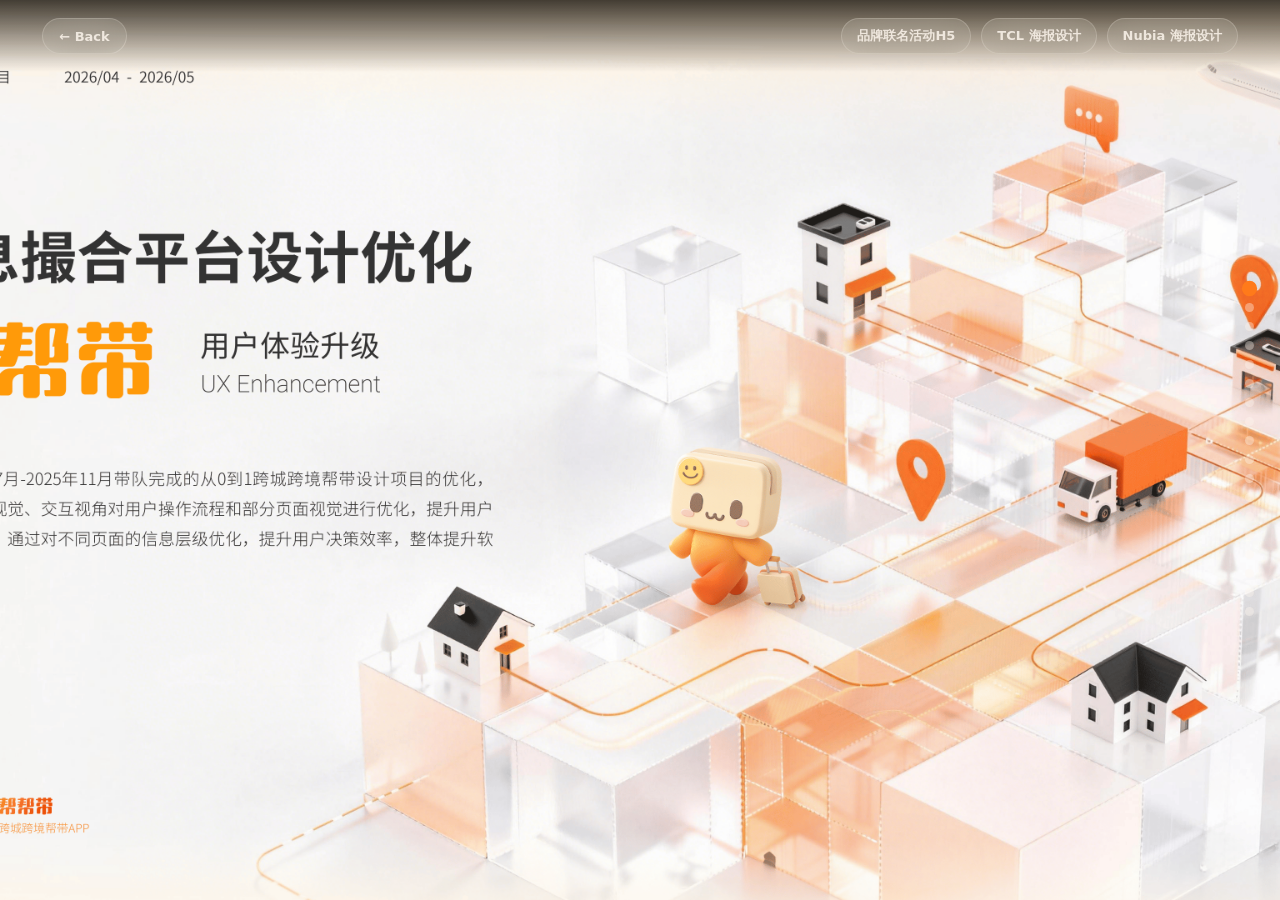
==== commit fe7d0bf3: "完成全部页面修改" ====
--- a/bangbangdai.html
+++ b/bangbangdai.html
@@ -15,8 +15,8 @@
       <a class="detail-back" href="index.html#projects" aria-label="返回作品集首页">← Back</a>
       <nav class="detail-tabs" aria-label="其他项目快捷切换">
         <a href="xiaohongshu.html">品牌联名活动H5</a>
-        <a href="index.html#projects">TCL 海报设计</a>
-        <a href="index.html#projects">Nubia 海报设计</a>
+        <a href="tcl.html">TCL 海报设计</a>
+        <a href="nubia.html">Nubia 海报设计</a>
       </nav>
     </header>
 
@@ -85,10 +85,32 @@
         <img src="assets/bangbangdai/design-spec.png" alt="帮帮带形色字构质规范" />
       </section>
 
-      <section class="case-slide case-full-image dark-frame" data-slide="16">
-        <img src="assets/bangbangdai/visual-style.png" alt="帮帮带视觉风格" />
+      <section class="case-slide case-scroll-slide dark-frame" data-slide="16">
+        <div class="case-scroll-frame" aria-label="滚动查看帮帮带视觉风格完整内容">
+          <img src="assets/bangbangdai/visual-style.png" alt="帮帮带视觉风格" />
+        </div>
+      </section>
+
+      <section class="case-slide case-phone-gallery" data-slide="17">
+        <div class="case-horizontal-frame" aria-label="横向滑动查看帮帮带页面效果">
+          <div class="phone-gallery-track">
+            <figure class="phone-shot"><img src="assets/bangbangdai/page1.jpg" alt="帮帮带页面效果1" /></figure>
+            <figure class="phone-shot"><img src="assets/bangbangdai/page2.jpg" alt="帮帮带页面效果2" /></figure>
+            <figure class="phone-shot"><img src="assets/bangbangdai/page3.jpg" alt="帮帮带页面效果3" /></figure>
+            <figure class="phone-shot"><img src="assets/bangbangdai/page4.jpg" alt="帮帮带页面效果4" /></figure>
+            <figure class="phone-shot"><img src="assets/bangbangdai/page5.jpg" alt="帮帮带页面效果5" /></figure>
+            <figure class="phone-shot"><img src="assets/bangbangdai/page6.jpg" alt="帮帮带页面效果6" /></figure>
+            <figure class="phone-shot"><img src="assets/bangbangdai/page7.jpg" alt="帮帮带页面效果7" /></figure>
+            <figure class="phone-shot"><img src="assets/bangbangdai/page8.jpg" alt="帮帮带页面效果8" /></figure>
+            <figure class="phone-shot"><img src="assets/bangbangdai/page9.jpg" alt="帮帮带页面效果9" /></figure>
+          </div>
+        </div>
       </section>
     </main>
+
+    <div class="scroll-guide" aria-hidden="true">
+      <span class="scroll-gesture"></span>
+    </div>
 
     <aside class="case-progress" aria-label="页面进度">
       <button class="is-active" type="button" data-target-slide="0" aria-label="跳转到第1屏"></button>
@@ -108,6 +130,7 @@
       <button type="button" data-target-slide="14" aria-label="跳转到第15屏"></button>
       <button type="button" data-target-slide="15" aria-label="跳转到第16屏"></button>
       <button type="button" data-target-slide="16" aria-label="跳转到第17屏"></button>
+      <button type="button" data-target-slide="17" aria-label="跳转到第18屏"></button>
     </aside>
 
     <script src="script.js"></script>
--- a/styles.css
+++ b/styles.css
@@ -66,6 +66,10 @@
 
 body:not(.is-opening) .opening-animation {
   visibility: hidden;
+}
+
+.opening-skipped .opening-animation {
+  display: none;
 }
 
 .opening-grid {
@@ -1571,22 +1575,32 @@
 
 .collage-stack:nth-child(3) .paper-1 {
   --paper-color: #ffffff;
+  --paper-image: url("images/game-picture01.jpg");
+  --paper-grid-opacity: 0;
 }
 
 .collage-stack:nth-child(3) .paper-2 {
   --paper-color: #f0f0ee;
+  --paper-image: url("images/game-picture02.jpg");
+  --paper-grid-opacity: 0;
 }
 
 .collage-stack:nth-child(3) .paper-3 {
   --paper-color: #d9e2e6;
+  --paper-image: url("images/game-picture03.jpg");
+  --paper-grid-opacity: 0;
 }
 
 .collage-stack:nth-child(3) .paper-4 {
   --paper-color: #f5f2ec;
+  --paper-image: url("images/game-picture04.jpg");
+  --paper-grid-opacity: 0;
 }
 
 .collage-stack:nth-child(3) .paper-5 {
   --paper-color: #e3e0db;
+  --paper-image: url("images/game-picture05.jpg");
+  --paper-grid-opacity: 0;
 }
 
 .collage-stack:hover .collage-label {
@@ -2661,6 +2675,22 @@
   will-change: transform, clip-path;
 }
 
+.opening-skipped .hero h1 span {
+  animation-delay: 120ms;
+}
+
+.opening-skipped .hero h1 span:nth-child(2) {
+  animation-delay: 260ms;
+}
+
+.opening-skipped .hero .eyebrow {
+  animation-delay: 420ms;
+}
+
+.opening-skipped .hero-visual img {
+  animation-delay: 520ms;
+}
+
 .scroll-cue {
   animation-duration: 2.9s;
   animation-timing-function: var(--motion-ease);
@@ -2957,6 +2987,15 @@
   padding: 0 clamp(18px, 3.3vw, 56px);
   background: linear-gradient(180deg, rgba(8, 7, 5, 0.76), rgba(8, 7, 5, 0));
   color: #fff8ef;
+  opacity: 1;
+  transform: translateY(0);
+  transition: opacity 360ms ease, transform 360ms var(--motion-ease);
+}
+
+.detail-header.is-hidden {
+  opacity: 0;
+  pointer-events: none;
+  transform: translateY(-110%);
 }
 
 .detail-back,
@@ -3197,9 +3236,9 @@
     #fff7ea;
 }
 
-.case-full-image img,
-.case-dark.case-full-image img,
-.case-showcase.case-full-image img {
+.case-full-image > img,
+.case-dark.case-full-image > img,
+.case-showcase.case-full-image > img {
   position: relative;
   inset: auto;
   width: 100%;
@@ -3215,6 +3254,203 @@
   background: transparent;
 }
 
+.case-scroll-slide {
+  padding: 0;
+  overflow: hidden;
+  background: #10263b;
+}
+
+.case-scroll-frame {
+  width: 100%;
+  height: 100svh;
+  overflow-x: hidden;
+  overflow-y: auto;
+  overscroll-behavior: contain;
+  scrollbar-width: none;
+}
+
+.case-scroll-frame::-webkit-scrollbar {
+  display: none;
+}
+
+.case-scroll-frame img {
+  display: block;
+  width: 100%;
+  height: auto;
+  min-height: 100svh;
+  object-fit: contain;
+  object-position: top center;
+}
+
+.case-phone-placeholder {
+  display: grid;
+  place-items: center;
+  padding: clamp(74px, 7vw, 108px) 24px clamp(26px, 4vw, 56px);
+  background:
+    radial-gradient(circle at 24% 18%, rgba(255, 154, 82, 0.28), transparent 30%),
+    radial-gradient(circle at 78% 72%, rgba(255, 209, 139, 0.24), transparent 34%),
+    #fff5e7;
+}
+
+.iphone16-placeholder {
+  width: min(42vh, 360px);
+  aspect-ratio: 393 / 852;
+  border-radius: 42px;
+  background:
+    linear-gradient(180deg, rgba(255, 255, 255, 0.32), transparent 24%),
+    linear-gradient(145deg, #ffb36f, #ff6b23 52%, #f34410);
+  box-shadow:
+    inset 0 0 0 10px rgba(255, 255, 255, 0.86),
+    inset 0 0 0 12px rgba(28, 24, 20, 0.12),
+    0 34px 100px rgba(255, 102, 24, 0.28);
+}
+
+.case-phone-gallery {
+  padding: 0;
+  overflow: hidden;
+  background:
+    radial-gradient(circle at 18% 24%, rgba(255, 129, 54, 0.24), transparent 30%),
+    radial-gradient(circle at 86% 68%, rgba(255, 209, 139, 0.2), transparent 36%),
+    #f6ede3;
+}
+
+.case-horizontal-frame {
+  width: 100%;
+  height: 100svh;
+  overflow-x: auto;
+  overflow-y: hidden;
+  overscroll-behavior: contain;
+  scroll-snap-type: x mandatory;
+  scrollbar-width: none;
+}
+
+.case-horizontal-frame::-webkit-scrollbar {
+  display: none;
+}
+
+.phone-gallery-track {
+  display: flex;
+  width: max-content;
+  min-width: 100%;
+  height: 100%;
+  align-items: center;
+  gap: clamp(28px, 4vw, 72px);
+  padding: clamp(76px, 8vw, 116px) clamp(34px, 7vw, 132px) clamp(32px, 5vw, 72px);
+}
+
+.phone-shot {
+  flex: 0 0 auto;
+  width: min(38vh, 360px);
+  aspect-ratio: 393 / 852;
+  margin: 0;
+  overflow: hidden;
+  border-radius: clamp(26px, 4vh, 42px);
+  background: #111;
+  box-shadow:
+    0 30px 82px rgba(32, 24, 18, 0.18),
+    0 0 0 10px rgba(255, 255, 255, 0.84),
+    0 0 0 12px rgba(24, 20, 18, 0.1);
+  scroll-snap-align: center;
+}
+
+.phone-shot img {
+  width: 100%;
+  height: 100%;
+  object-fit: cover;
+}
+
+.scroll-guide {
+  position: fixed;
+  inset: 0;
+  z-index: 55;
+  display: grid;
+  place-items: center;
+  pointer-events: none;
+  animation: scroll-guide-exit 2000ms ease forwards;
+}
+
+.scroll-guide::before {
+  position: absolute;
+  inset: 0;
+  background: rgba(5, 5, 5, 0.36);
+  content: "";
+}
+
+.scroll-gesture {
+  position: relative;
+  z-index: 1;
+  width: clamp(76px, 9vw, 112px);
+  height: clamp(118px, 14vw, 166px);
+  border: clamp(5px, 0.5vw, 7px) solid rgba(255, 255, 255, 0.96);
+  border-radius: 999px;
+  background: rgba(255, 255, 255, 0.1);
+  box-shadow:
+    0 26px 90px rgba(0, 0, 0, 0.34),
+    inset 0 0 28px rgba(255, 255, 255, 0.12);
+  backdrop-filter: blur(8px);
+}
+
+.scroll-gesture::before {
+  position: absolute;
+  top: 22%;
+  left: 50%;
+  width: clamp(9px, 1vw, 14px);
+  height: clamp(26px, 3vw, 38px);
+  border-radius: 999px;
+  background: #fff;
+  content: "";
+  transform: translateX(-50%);
+  animation: scroll-wheel-hint 1100ms ease-in-out infinite;
+}
+
+.scroll-gesture::after {
+  position: absolute;
+  left: 50%;
+  bottom: clamp(-48px, -4vw, -34px);
+  width: clamp(26px, 3vw, 38px);
+  height: clamp(26px, 3vw, 38px);
+  border-right: clamp(5px, 0.5vw, 7px) solid #fff;
+  border-bottom: clamp(5px, 0.5vw, 7px) solid #fff;
+  content: "";
+  transform: translateX(-50%) rotate(45deg);
+  animation: scroll-arrow-hint 1100ms ease-in-out infinite;
+}
+
+@keyframes scroll-wheel-hint {
+  0%,
+  100% {
+    opacity: 0.35;
+    transform: translate(-50%, 0);
+  }
+  48% {
+    opacity: 1;
+    transform: translate(-50%, 34px);
+  }
+}
+
+@keyframes scroll-arrow-hint {
+  0%,
+  100% {
+    opacity: 0.25;
+    transform: translate(-50%, -8px) rotate(45deg);
+  }
+  48% {
+    opacity: 1;
+    transform: translate(-50%, 2px) rotate(45deg);
+  }
+}
+
+@keyframes scroll-guide-exit {
+  0%,
+  78% {
+    opacity: 1;
+  }
+  100% {
+    opacity: 0;
+    visibility: hidden;
+  }
+}
+
 .xiaohongshu-detail-page {
   background: #050505;
 }
@@ -3229,75 +3465,833 @@
   background: #ff2442;
 }
 
+.tcl-detail-page {
+  background: #050814;
+}
+
+.tcl-detail-page .detail-header {
+  background: linear-gradient(180deg, rgba(5, 8, 20, 0.78), rgba(5, 8, 20, 0));
+}
+
+.tcl-detail-page .detail-back:hover,
+.tcl-detail-page .detail-tabs a:hover,
+.tcl-detail-page .case-progress button.is-active {
+  background: #1d7dff;
+}
+
+.nubia-detail-page {
+  background: #050816;
+}
+
+.nubia-detail-page .detail-header {
+  background: linear-gradient(180deg, rgba(5, 8, 22, 0.76), rgba(5, 8, 22, 0));
+}
+
+.nubia-detail-page .detail-back:hover,
+.nubia-detail-page .detail-tabs a:hover,
+.nubia-detail-page .case-progress button.is-active {
+  background: #ff1717;
+}
+
+.nubia-slide {
+  background: #050816;
+}
+
+.nubia-slide > img {
+  width: 100%;
+  height: 100svh;
+  object-fit: cover;
+  object-position: center;
+}
+
+.nubia-social-slide {
+  padding: 0;
+  overflow: hidden;
+  background:
+    radial-gradient(circle at 82% 30%, rgba(85, 78, 154, 0.34), transparent 32%),
+    linear-gradient(90deg, #060818 0%, #101b45 48%, #3d3470 100%);
+}
+
+.nubia-social-phone {
+  position: absolute;
+  inset: 0;
+  z-index: 1;
+  width: 100%;
+  height: 100%;
+  object-fit: cover;
+  object-position: center;
+  opacity: 0.96;
+  user-select: none;
+}
+
+.nubia-social-slide::after {
+  position: absolute;
+  inset: 0;
+  z-index: 2;
+  background:
+    linear-gradient(90deg, rgba(5, 8, 22, 0) 0 36%, rgba(5, 8, 22, 0.18) 49%, rgba(40, 34, 84, 0.08) 100%),
+    linear-gradient(180deg, rgba(5, 8, 22, 0.12), rgba(5, 8, 22, 0.2));
+  content: "";
+  pointer-events: none;
+}
+
+.nubia-poster-wall {
+  position: absolute;
+  top: -12svh;
+  right: clamp(-160px, -4vw, -42px);
+  bottom: -12svh;
+  z-index: 4;
+  width: min(64vw, 1220px);
+  pointer-events: none;
+}
+
+.nubia-poster-wall::before {
+  position: absolute;
+  inset: 0;
+  z-index: 4;
+  background:
+    linear-gradient(90deg, rgba(9, 13, 38, 0.48), transparent 16%, transparent 84%, rgba(50, 43, 99, 0.42)),
+    linear-gradient(180deg, rgba(7, 9, 25, 0.88), transparent 18%, transparent 82%, rgba(7, 9, 25, 0.86));
+  content: "";
+  pointer-events: none;
+}
+
+.nubia-poster-columns {
+  position: absolute;
+  inset: 0 8% 0 18%;
+  z-index: 3;
+  display: grid;
+  grid-template-columns: repeat(2, minmax(0, 1fr));
+  gap: clamp(22px, 2.8vw, 54px);
+  transform: rotate(0.001deg);
+}
+
+.nubia-poster-column {
+  position: relative;
+  overflow: hidden;
+}
+
+.nubia-poster-column-back {
+  position: absolute;
+  top: -4%;
+  bottom: -4%;
+  z-index: 1;
+  width: min(22vw, 380px);
+  opacity: 0.24;
+  filter: saturate(0.8) brightness(0.7);
+}
+
+.column-back-left {
+  left: 0;
+  transform: translateX(-18%);
+}
+
+.column-back-right {
+  right: 0;
+  transform: translateX(18%);
+}
+
+.nubia-poster-track {
+  display: grid;
+  gap: clamp(22px, 2.4vw, 44px);
+  padding: clamp(22px, 2.5vw, 46px) 0;
+  animation: nubia-poster-scroll 26s linear infinite;
+  animation-play-state: paused;
+}
+
+.nubia-poster-track.reverse {
+  animation-name: nubia-poster-scroll-reverse;
+  animation-duration: 31s;
+}
+
+.case-slide.is-active .nubia-poster-track {
+  animation-play-state: running;
+}
+
+.nubia-poster-track img {
+  display: block;
+  width: 100%;
+  aspect-ratio: 3621 / 4550;
+  object-fit: cover;
+  border-radius: 0;
+  box-shadow:
+    0 32px 82px rgba(0, 0, 0, 0.36),
+    0 0 0 1px rgba(205, 218, 255, 0.08);
+}
+
+.nubia-poster-column-back .nubia-poster-track {
+  gap: clamp(18px, 2vw, 36px);
+  animation-duration: 34s;
+}
+
+@keyframes nubia-poster-scroll {
+  from {
+    transform: translateY(0);
+  }
+  to {
+    transform: translateY(-50%);
+  }
+}
+
+@keyframes nubia-poster-scroll-reverse {
+  from {
+    transform: translateY(-50%);
+  }
+  to {
+    transform: translateY(0);
+  }
+}
+
+.tcl-cover-slide {
+  background: #050814;
+}
+
+.tcl-cover-slide > img {
+  width: 100%;
+  height: 100svh;
+  object-fit: cover;
+  object-position: center;
+}
+
+.tcl-poster-slide {
+  padding: 0;
+  overflow: hidden;
+  background:
+    radial-gradient(circle at 46% 14%, rgba(35, 122, 255, 0.34), transparent 24%),
+    radial-gradient(circle at 76% 48%, rgba(209, 35, 82, 0.22), transparent 25%),
+    linear-gradient(180deg, #050815 0%, #0a1025 48%, #050812 100%);
+}
+
+.tcl-poster-viewport {
+  width: 100%;
+  height: 100svh;
+  overflow-x: hidden;
+  overflow-y: auto;
+  overscroll-behavior: contain;
+  scrollbar-width: none;
+}
+
+.tcl-poster-viewport::-webkit-scrollbar {
+  display: none;
+}
+
+.tcl-poster-art {
+  position: relative;
+  min-height: 168svh;
+  overflow: hidden;
+  padding: clamp(92px, 8vw, 136px) clamp(28px, 6vw, 118px) clamp(34px, 5vw, 86px);
+  color: #f8fbff;
+  isolation: isolate;
+}
+
+.tcl-poster-art::before,
+.tcl-poster-art::after {
+  position: absolute;
+  inset: auto;
+  z-index: -1;
+  border-radius: 50%;
+  content: "";
+  filter: blur(2px);
+}
+
+.tcl-poster-art::before {
+  top: 18%;
+  left: 12%;
+  width: min(56vw, 820px);
+  aspect-ratio: 1;
+  border: 1px solid rgba(88, 160, 255, 0.28);
+  box-shadow:
+    0 0 80px rgba(41, 117, 255, 0.22),
+    inset 0 0 90px rgba(42, 112, 255, 0.12);
+}
+
+.tcl-poster-art::after {
+  right: -10%;
+  bottom: 12%;
+  width: min(44vw, 660px);
+  aspect-ratio: 1;
+  background: radial-gradient(circle, rgba(35, 122, 255, 0.22), transparent 64%);
+}
+
+.tcl-poster-topline,
+.tcl-poster-footer {
+  display: flex;
+  justify-content: space-between;
+  gap: 18px;
+  color: rgba(248, 251, 255, 0.68);
+  font-size: clamp(12px, 1vw, 16px);
+  font-weight: 760;
+  letter-spacing: 0;
+}
+
+.tcl-poster-hero {
+  position: relative;
+  min-height: clamp(460px, 66svh, 720px);
+  margin-top: clamp(44px, 7vh, 88px);
+}
+
+.tcl-orbit {
+  position: absolute;
+  top: 7%;
+  left: 4%;
+  width: min(42vw, 640px);
+  aspect-ratio: 1;
+  border-radius: 50%;
+  background:
+    radial-gradient(circle at 50% 50%, rgba(54, 133, 255, 0.34), transparent 18%),
+    radial-gradient(circle at 48% 50%, transparent 36%, rgba(37, 104, 255, 0.24) 37%, transparent 40%),
+    conic-gradient(from 24deg, transparent, rgba(33, 126, 255, 0.74), transparent 16%, rgba(225, 35, 75, 0.8), transparent 34%);
+  opacity: 0.86;
+  transform: rotate(-10deg);
+}
+
+.tcl-orbit span {
+  position: absolute;
+  inset: var(--ring-inset, 9%);
+  border: 1px solid rgba(122, 182, 255, 0.24);
+  border-radius: 50%;
+  transform: rotate(var(--ring-rotate, 0deg));
+}
+
+.tcl-orbit span:nth-child(2) {
+  --ring-inset: 19%;
+  --ring-rotate: 18deg;
+}
+
+.tcl-orbit span:nth-child(3) {
+  --ring-inset: 31%;
+  --ring-rotate: -24deg;
+}
+
+.tcl-orbit b {
+  position: absolute;
+  top: 42%;
+  left: 18%;
+  font-size: clamp(72px, 10vw, 170px);
+  font-weight: 950;
+  line-height: 0.78;
+  text-shadow: 0 24px 60px rgba(0, 0, 0, 0.38);
+}
+
+.tcl-device {
+  position: absolute;
+  background: linear-gradient(145deg, rgba(255, 255, 255, 0.12), rgba(8, 13, 30, 0.94));
+  box-shadow:
+    0 28px 90px rgba(0, 0, 0, 0.46),
+    inset 0 0 0 1px rgba(255, 255, 255, 0.12);
+}
+
+.tcl-device-main {
+  right: 28%;
+  bottom: 3%;
+  width: min(42vw, 720px);
+  aspect-ratio: 16 / 10;
+  border-radius: 8px;
+  transform: perspective(900px) rotateY(-8deg) rotateX(2deg);
+}
+
+.tcl-device-side {
+  right: 6%;
+  bottom: 12%;
+  width: min(30vw, 520px);
+  aspect-ratio: 16 / 9;
+  border-radius: 7px;
+  transform: perspective(900px) rotateY(-16deg) rotateX(3deg);
+}
+
+.tcl-device-back {
+  top: 0;
+  right: 2%;
+  width: min(22vw, 360px);
+  aspect-ratio: 9 / 13;
+  border-radius: 12px 26px 26px 12px;
+  opacity: 0.74;
+  transform: perspective(900px) rotateY(-26deg) rotateX(2deg);
+}
+
+.tcl-device-back span {
+  position: absolute;
+  inset: 16% 18%;
+  border: 2px solid rgba(255, 255, 255, 0.16);
+  border-radius: inherit;
+}
+
+.tcl-screen {
+  position: absolute;
+  inset: 2.4%;
+  overflow: hidden;
+  border-radius: 5px;
+  background:
+    radial-gradient(circle at 34% 52%, rgba(59, 126, 255, 0.44), transparent 22%),
+    linear-gradient(128deg, rgba(20, 224, 190, 0.16), transparent 24%),
+    conic-gradient(from 210deg at 88% 20%, transparent, rgba(67, 141, 255, 0.64), transparent 28%),
+    #050819;
+}
+
+.tcl-screen::before,
+.tcl-screen::after {
+  position: absolute;
+  content: "";
+}
+
+.tcl-screen::before {
+  inset: 13% -8% auto 18%;
+  height: 26%;
+  border: 10px solid rgba(96, 162, 255, 0.44);
+  border-bottom: 0;
+  border-radius: 50% 50% 0 0;
+  transform: rotate(-18deg);
+}
+
+.tcl-screen::after {
+  inset: auto -18% 12% 32%;
+  height: 3px;
+  background: linear-gradient(90deg, transparent, #58a4ff, transparent);
+  box-shadow:
+    0 -56px 0 rgba(68, 137, 255, 0.54),
+    0 -112px 0 rgba(227, 39, 82, 0.52);
+  transform: rotate(-22deg);
+}
+
+.tcl-screen.game {
+  background:
+    radial-gradient(circle at 48% 48%, rgba(48, 152, 255, 0.48), transparent 18%),
+    conic-gradient(from 22deg, rgba(229, 36, 76, 0.8), transparent 15%, rgba(42, 135, 255, 0.72), transparent 38%),
+    #060917;
+}
+
+.tcl-speaker {
+  position: absolute;
+  right: 26%;
+  bottom: -28%;
+  width: 34%;
+  height: 28%;
+  border-radius: 0 0 12px 12px;
+  background:
+    repeating-radial-gradient(circle at 50% 50%, rgba(255, 255, 255, 0.18) 0 1px, transparent 1px 5px),
+    linear-gradient(180deg, #12192a, #060811);
+  box-shadow: 0 24px 60px rgba(0, 0, 0, 0.38);
+}
+
+.tcl-poster-copy {
+  width: min(760px, 58vw);
+  margin-top: clamp(-36px, -4vh, -10px);
+}
+
+.tcl-series {
+  margin-bottom: 16px;
+  color: rgba(169, 205, 255, 0.82);
+  font-size: clamp(13px, 1.1vw, 18px);
+  font-weight: 780;
+}
+
+.tcl-poster-copy h1 {
+  margin: 0;
+  color: #fff;
+  font-size: clamp(90px, 17vw, 310px);
+  line-height: 0.72;
+  text-align: left;
+}
+
+.tcl-poster-copy h2 {
+  margin: clamp(16px, 2vw, 28px) 0 18px;
+  color: rgba(255, 255, 255, 0.92);
+  font-size: clamp(28px, 4vw, 78px);
+  line-height: 1.03;
+}
+
+.tcl-poster-copy p:not(.tcl-series) {
+  max-width: 680px;
+  color: rgba(230, 240, 255, 0.7);
+  font-size: clamp(15px, 1.25vw, 22px);
+  line-height: 1.75;
+}
+
+.tcl-poster-grid {
+  display: grid;
+  grid-template-columns: repeat(4, minmax(0, 1fr));
+  gap: 12px;
+  margin: clamp(50px, 9vh, 106px) 0 clamp(42px, 8vh, 92px);
+}
+
+.tcl-poster-grid span {
+  min-height: clamp(74px, 12vw, 170px);
+  border: 1px solid rgba(123, 181, 255, 0.18);
+  background:
+    linear-gradient(135deg, rgba(76, 142, 255, 0.24), transparent 52%),
+    rgba(255, 255, 255, 0.035);
+}
+
+.tcl-poster-footer {
+  padding-top: 24px;
+  border-top: 1px solid rgba(248, 251, 255, 0.16);
+}
+
 .xhs-slide {
   padding: 0;
   background: #050505;
 }
 
-.xhs-slide img,
-.xiaohongshu-detail-page .case-full-image img {
+.xhs-slide > img,
+.xhs-cover-stage > img,
+.xiaohongshu-detail-page .case-full-image > img {
   width: 100%;
   height: 100svh;
-  object-fit: contain;
+  object-fit: cover;
 }
 
 .xhs-long-slide {
-  grid-template-columns: minmax(0, 1fr) minmax(280px, 0.82fr);
-  gap: clamp(24px, 4vw, 72px);
-  align-items: center;
-  padding: clamp(82px, 8vw, 118px) clamp(32px, 5vw, 96px) clamp(28px, 4vw, 64px);
-  background: #050505;
+  grid-template-columns: minmax(280px, 0.72fr) minmax(260px, 0.58fr);
+  gap: clamp(22px, 3vw, 54px);
+  align-items: start;
+  align-content: start;
+  padding: clamp(18px, 2.4vw, 34px) clamp(30px, 4.6vw, 82px) clamp(18px, 2.2vw, 30px);
+  background: #06141d;
+}
+
+.xhs-cover-slide {
+  overflow: hidden;
+}
+
+.xhs-cover-stage {
+  position: absolute;
+  top: 50%;
+  left: 50%;
+  width: max(100vw, calc(100svh * 16 / 9));
+  height: max(100svh, calc(100vw * 9 / 16));
+  overflow: hidden;
+  transform: translate(-50%, -50%);
+  transform-origin: center;
+}
+
+.xhs-cover-stage > img {
+  position: absolute;
+  inset: 0;
+  height: 100%;
+  object-position: center;
+}
+
+.xhs-cover-elements {
+  position: absolute;
+  inset: 0;
+  z-index: 3;
+  pointer-events: none;
+}
+
+.xhs-cover-element {
+  position: absolute;
+  width: var(--element-width);
+  height: auto;
+  opacity: 0;
+  filter: drop-shadow(0 16px 22px rgba(0, 78, 103, 0.1));
+  transform:
+    translate3d(var(--element-enter-x, 0), var(--element-enter-y, 34px), 0)
+    scale(var(--element-start-scale, 0.94))
+    rotate(var(--element-rotate, 0deg));
+  transform-origin: center;
+}
+
+.case-slide.is-active .xhs-cover-element {
+  animation: xhs-element-rise 980ms var(--motion-ease) forwards;
+  animation-delay: var(--element-delay, 120ms);
+}
+
+.xhs-cover-element.element-01 {
+  --element-width: 6.46%;
+  --element-delay: 280ms;
+  --element-enter-x: -18px;
+  --element-rotate: -4deg;
+  left: 56.7%;
+  top: 6.5%;
+}
+
+.xhs-cover-element.element-02 {
+  --element-width: 6.8%;
+  --element-delay: 180ms;
+  --element-enter-y: -24px;
+  left: 63.8%;
+  top: 9.6%;
+}
+
+.xhs-cover-element.element-03 {
+  --element-width: 10.13%;
+  --element-delay: 460ms;
+  --element-enter-x: 22px;
+  --element-rotate: 5deg;
+  left: 71.4%;
+  top: 5.6%;
+}
+
+.xhs-cover-element.element-04 {
+  --element-width: 8.2%;
+  --element-delay: 580ms;
+  --element-enter-x: -20px;
+  --element-rotate: -5deg;
+  left: 46.3%;
+  top: 22.5%;
+}
+
+.xhs-cover-element.element-05 {
+  --element-width: 10.13%;
+  --element-delay: 680ms;
+  --element-enter-y: 28px;
+  left: 54.7%;
+  top: 21.5%;
+}
+
+.xhs-cover-element.element-06 {
+  --element-width: 8.6%;
+  --element-delay: 760ms;
+  --element-enter-x: 20px;
+  --element-rotate: 3deg;
+  left: 63.4%;
+  top: 20.5%;
+}
+
+.xhs-cover-element.element-07 {
+  --element-width: 9.48%;
+  --element-delay: 360ms;
+  --element-enter-y: -22px;
+  left: 51.4%;
+  top: 40.8%;
+}
+
+.xhs-cover-element.element-08 {
+  --element-width: 12.5%;
+  --element-delay: 860ms;
+  --element-enter-x: 20px;
+  left: 62%;
+  top: 40.6%;
+}
+
+@keyframes xhs-element-rise {
+  0% {
+    opacity: 0;
+    filter: blur(8px) drop-shadow(0 16px 22px rgba(0, 78, 103, 0.1));
+    transform:
+      translate3d(var(--element-enter-x, 0), var(--element-enter-y, 34px), 0)
+      scale(var(--element-start-scale, 0.94))
+      rotate(var(--element-rotate, 0deg));
+  }
+  64% {
+    opacity: 1;
+    filter: blur(0) drop-shadow(0 16px 22px rgba(0, 78, 103, 0.1));
+    transform:
+      translate3d(calc(var(--element-enter-x, 0) * -0.08), calc(var(--element-enter-y, 34px) * -0.08), 0)
+      scale(1.025)
+      rotate(var(--element-rotate, 0deg));
+  }
+  100% {
+    opacity: 1;
+    filter: blur(0) drop-shadow(0 16px 22px rgba(0, 78, 103, 0.1));
+    transform: translate3d(0, 0, 0) scale(1) rotate(var(--element-rotate, 0deg));
+  }
 }
 
 .xhs-long-image {
-  display: grid;
-  width: min(50vw, 780px);
-  height: calc(100svh - clamp(126px, 12vw, 182px));
-  place-items: center;
+  position: relative;
+  grid-column: 2;
+  width: min(42vw, 540px);
+  height: calc(100svh - clamp(36px, 4.6vw, 64px));
   justify-self: center;
   margin: 0;
-  overflow: hidden;
-}
-
-.xhs-long-image img {
-  width: auto;
-  height: 100%;
+  overflow-x: hidden;
+  overflow-y: auto;
+  border-radius: 0;
+  background: #06141d;
+  overscroll-behavior: contain;
+  scrollbar-width: thin;
+  scrollbar-color: rgba(255, 255, 255, 0.34) transparent;
+}
+
+.xhs-long-image::-webkit-scrollbar {
+  display: block;
+  width: 6px;
+}
+
+.xhs-long-image::-webkit-scrollbar-thumb {
+  border-radius: 999px;
+  background: rgba(255, 255, 255, 0.32);
+}
+
+.xhs-long-content {
+  position: relative;
+}
+
+.xhs-long-content > img {
+  width: 100%;
+  height: auto;
+  min-height: 0;
   object-fit: contain;
+  object-position: top center;
+}
+
+.xhs-scroll-hint {
+  position: sticky;
+  right: 0;
+  bottom: 24px;
+  left: 0;
+  z-index: 6;
+  display: grid;
+  width: 100%;
+  height: 0;
+  place-items: end center;
+  pointer-events: none;
+  animation: xhs-scroll-hint-exit 2800ms ease forwards;
+}
+
+.xhs-scroll-hint span {
+  position: relative;
+  display: grid;
+  width: 42px;
+  height: 58px;
+  place-items: center;
+  border: 2px solid rgba(255, 255, 255, 0.88);
+  border-radius: 999px;
+  background: rgba(6, 20, 29, 0.44);
+  box-shadow: 0 16px 40px rgba(0, 0, 0, 0.22);
+  backdrop-filter: blur(8px);
+}
+
+.xhs-scroll-hint span::before {
+  width: 5px;
+  height: 14px;
+  border-radius: 999px;
+  background: #fff;
+  content: "";
+  animation: xhs-scroll-dot 1050ms ease-in-out infinite;
+}
+
+.xhs-scroll-hint span::after {
+  position: absolute;
+  bottom: -22px;
+  left: 50%;
+  width: 14px;
+  height: 14px;
+  border-right: 3px solid #fff;
+  border-bottom: 3px solid #fff;
+  content: "";
+  transform: translateX(-50%) rotate(45deg);
+  animation: xhs-scroll-arrow 1050ms ease-in-out infinite;
+}
+
+@keyframes xhs-scroll-dot {
+  0%,
+  100% {
+    opacity: 0.36;
+    transform: translateY(-8px);
+  }
+  48% {
+    opacity: 1;
+    transform: translateY(9px);
+  }
+}
+
+@keyframes xhs-scroll-arrow {
+  0%,
+  100% {
+    opacity: 0.28;
+    transform: translate(-50%, -6px) rotate(45deg);
+  }
+  48% {
+    opacity: 1;
+    transform: translate(-50%, 2px) rotate(45deg);
+  }
+}
+
+@keyframes xhs-scroll-hint-exit {
+  0%,
+  78% {
+    opacity: 1;
+  }
+  100% {
+    opacity: 0;
+    visibility: hidden;
+  }
+}
+
+.xhs-hotzones {
+  position: absolute;
+  inset: 0;
+  z-index: 3;
+  pointer-events: none;
+}
+
+.xhs-hotzones span {
+  position: absolute;
+  left: 0;
+  width: 100%;
+  height: var(--hot-height);
+  top: var(--hot-top);
+  pointer-events: none;
 }
 
 .xhs-explain-placeholders {
+  position: sticky;
+  top: 50%;
+  grid-column: 1;
   display: grid;
-  width: min(520px, 100%);
-  grid-template-columns: repeat(2, minmax(0, 1fr));
-  gap: clamp(12px, 1.5vw, 18px);
+  width: min(460px, 100%);
+  aspect-ratio: 1154 / 620;
   justify-self: center;
-}
-
-.xhs-explain-placeholders span {
+  align-self: center;
+  opacity: 1;
+  transform: translateY(-50%);
+  pointer-events: none;
+  transition: opacity 420ms var(--motion-ease), transform 620ms var(--motion-ease);
+}
+
+.xhs-explain-placeholders img {
+  position: absolute;
+  inset: 0;
   display: block;
-  aspect-ratio: 1.12;
-  border-radius: 6px;
-  background: var(--placeholder-color, #ff2442);
-}
-
-.xhs-explain-placeholders span:nth-child(2) {
-  --placeholder-color: #ffe15a;
-}
-
-.xhs-explain-placeholders span:nth-child(3) {
-  --placeholder-color: #3f7cff;
-}
-
-.xhs-explain-placeholders span:nth-child(4) {
-  --placeholder-color: #34d399;
-}
-
-.xhs-explain-placeholders span:nth-child(5) {
-  --placeholder-color: #ff8a3d;
-}
-
-.xhs-explain-placeholders span:nth-child(6) {
-  --placeholder-color: #f6f0e8;
+  width: 100%;
+  max-height: min(74svh, 620px);
+  height: auto;
+  border-radius: 14px;
+  box-shadow: 0 18px 46px rgba(0, 0, 0, 0.16);
+  opacity: 0;
+  transform: translateY(18px) scale(0.98);
+  transition:
+    opacity 500ms var(--motion-ease),
+    transform 700ms var(--motion-ease);
+  transition-delay: calc(var(--placeholder-index, 0) * 50ms);
+}
+
+.xhs-explain-placeholders.is-visible {
+  opacity: 1;
+  transform: translateY(-50%);
+  pointer-events: none;
+}
+
+.xhs-explain-placeholders img.is-active {
+  opacity: 1;
+  transform: translateY(0) scale(1);
+}
+
+.xhs-explain-placeholders:not(:has(img.is-active)) img:first-child {
+  opacity: 1;
+  transform: translateY(0) scale(1);
+}
+
+.xhs-explain-placeholders img:nth-child(1) {
+  --placeholder-index: 0;
+}
+
+.xhs-explain-placeholders img:nth-child(2) {
+  --placeholder-index: 1;
+}
+
+.xhs-explain-placeholders img:nth-child(3) {
+  --placeholder-index: 2;
+}
+
+.xhs-explain-placeholders img:nth-child(4) {
+  --placeholder-index: 3;
+}
+
+.xhs-explain-placeholders img:nth-child(5) {
+  --placeholder-index: 4;
 }
 
 .case-dark::before,
@@ -3526,40 +4520,127 @@
     height: auto;
   }
 
-  .case-full-image img,
-  .case-dark.case-full-image img,
-  .case-showcase.case-full-image img {
+  .case-full-image > img,
+  .case-dark.case-full-image > img,
+  .case-showcase.case-full-image > img {
     height: 100svh;
     max-height: 100svh;
     object-fit: cover;
   }
 
-  .xhs-slide img,
-  .xiaohongshu-detail-page .case-full-image img {
-    height: auto;
+  .xhs-slide > img,
+  .xhs-cover-stage > img,
+  .xiaohongshu-detail-page .case-full-image > img {
+    height: 100svh;
     min-height: 100svh;
-    object-fit: contain;
+    object-fit: cover;
   }
 
   .xhs-long-slide {
     grid-template-columns: 1fr;
     gap: 18px;
     min-height: 100svh;
-    padding: 86px 18px 34px;
+    padding: 18px 18px 28px;
   }
 
   .xhs-long-image {
-    width: min(100%, 420px);
-    height: auto;
-  }
-
-  .xhs-long-image img {
+    grid-column: auto;
+    order: 2;
+    width: min(72vw, 360px);
+    height: calc(100svh - 46px);
+  }
+
+  .xhs-long-content > img {
     width: 100%;
     height: auto;
   }
 
+  .tcl-poster-art {
+    min-height: 176svh;
+    padding: 92px 18px 42px;
+  }
+
+  .tcl-poster-topline,
+  .tcl-poster-footer {
+    flex-direction: column;
+    gap: 8px;
+  }
+
+  .tcl-poster-hero {
+    min-height: 460px;
+    margin-top: 34px;
+  }
+
+  .tcl-orbit {
+    top: 4%;
+    left: -18%;
+    width: 88vw;
+  }
+
+  .tcl-orbit b {
+    font-size: clamp(68px, 24vw, 124px);
+  }
+
+  .tcl-device-main {
+    right: 8%;
+    bottom: 4%;
+    width: 82vw;
+  }
+
+  .tcl-device-side {
+    right: -10%;
+    bottom: 24%;
+    width: 62vw;
+  }
+
+  .tcl-device-back {
+    top: 2%;
+    right: -4%;
+    width: 42vw;
+  }
+
+  .tcl-poster-copy {
+    width: 100%;
+    margin-top: 8px;
+  }
+
+  .tcl-poster-copy h1 {
+    font-size: clamp(82px, 29vw, 132px);
+  }
+
+  .tcl-poster-grid {
+    grid-template-columns: repeat(2, minmax(0, 1fr));
+  }
+
   .xhs-explain-placeholders {
-    width: min(100%, 420px);
+    grid-column: auto;
+    order: 1;
+    width: min(100%, 360px);
+  }
+
+  .xhs-explain-placeholders img {
+    border-radius: 10px;
+  }
+
+  .nubia-social-phone {
+    object-position: 24% center;
+  }
+
+  .nubia-poster-wall {
+    top: -8svh;
+    right: -26vw;
+    bottom: -8svh;
+    width: 86vw;
+  }
+
+  .nubia-poster-columns {
+    inset: 0 7% 0 24%;
+    gap: 16px;
+  }
+
+  .nubia-poster-column-back {
+    width: 34vw;
+    opacity: 0.18;
   }
 
   .case-progress {
@@ -3646,32 +4727,92 @@
     padding: 0;
   }
 
-  .case-full-image img,
-  .case-dark.case-full-image img,
-  .case-showcase.case-full-image img {
+  .case-full-image > img,
+  .case-dark.case-full-image > img,
+  .case-showcase.case-full-image > img {
     height: 100svh;
     object-fit: cover;
   }
 
-  .xhs-slide img,
-  .xiaohongshu-detail-page .case-full-image img {
+  .xhs-slide > img,
+  .xhs-cover-stage > img,
+  .xiaohongshu-detail-page .case-full-image > img {
     height: 100svh;
+    object-fit: cover;
   }
 
   .xhs-long-slide {
-    grid-template-columns: minmax(0, 1fr) minmax(220px, 0.72fr);
+    grid-template-columns: minmax(190px, 0.54fr) minmax(210px, 0.68fr);
+    gap: 16px;
+    padding: 18px 18px 20px;
+  }
+
+  .xhs-long-image {
+    grid-column: 2;
+    order: initial;
+    width: min(40vw, 320px);
+    height: calc(100svh - 38px);
+  }
+
+  .tcl-poster-art {
+    min-height: 170svh;
+    padding-right: 28px;
+    padding-left: 28px;
+  }
+
+  .tcl-poster-hero {
+    min-height: 54svh;
+  }
+
+  .tcl-orbit {
+    left: -6%;
+    width: 56vw;
+  }
+
+  .tcl-device-main {
+    right: 23%;
+    width: 48vw;
+  }
+
+  .tcl-device-side {
+    right: 0;
+    width: 36vw;
+  }
+
+  .tcl-device-back {
+    width: 26vw;
+  }
+
+  .tcl-poster-copy {
+    width: min(720px, 86vw);
+  }
+
+  .xhs-explain-placeholders {
+    grid-column: 1;
+    order: initial;
+    width: min(100%, 270px);
+  }
+
+  .xhs-explain-placeholders img {
+    border-radius: 10px;
+  }
+
+  .nubia-social-phone {
+    object-position: 26% center;
+  }
+
+  .nubia-poster-wall {
+    right: -18vw;
+    width: 78vw;
+  }
+
+  .nubia-poster-columns {
+    inset: 0 8% 0 22%;
     gap: 18px;
-    padding: 74px 18px 24px;
-  }
-
-  .xhs-long-image {
-    width: min(50vw, 420px);
-    height: calc(100svh - 102px);
-  }
-
-  .xhs-explain-placeholders {
-    grid-template-columns: repeat(2, minmax(0, 1fr));
-    gap: 10px;
+  }
+
+  .nubia-poster-column-back {
+    width: 29vw;
   }
 }
 
@@ -3703,3 +4844,451 @@
     font-size: clamp(28px, 9vw, 42px);
   }
 }
+
+.tcl-detail-page .tcl-poster-slide {
+  background:
+    radial-gradient(circle at 24% 8%, rgba(45, 127, 255, 0.34), transparent 26%),
+    radial-gradient(circle at 84% 42%, rgba(220, 34, 77, 0.16), transparent 30%),
+    linear-gradient(180deg, #071127 0%, #07172e 54%, #030712 100%);
+}
+
+.tcl-detail-page .tcl-poster-viewport {
+  height: 100svh;
+  overflow: hidden;
+}
+
+.tcl-detail-page .tcl-poster-art {
+  display: grid;
+  min-height: 100svh;
+  grid-template-rows: auto minmax(0, 1fr) auto;
+  padding: clamp(88px, 7vw, 118px) clamp(22px, 5.4vw, 96px) clamp(16px, 2.2vw, 34px);
+}
+
+.tcl-detail-page .tcl-poster-art::before {
+  top: 15%;
+  left: -7%;
+  width: min(54vw, 760px);
+  opacity: 0.72;
+}
+
+.tcl-detail-page .tcl-poster-art::after {
+  right: -12%;
+  bottom: -12%;
+  width: min(46vw, 640px);
+}
+
+.tcl-detail-page .tcl-poster-copy {
+  position: relative;
+  z-index: 8;
+  align-self: start;
+  width: min(670px, 52vw);
+  margin-top: clamp(42px, 7vh, 72px);
+  pointer-events: none;
+}
+
+.tcl-detail-page .tcl-poster-copy h1 {
+  font-size: clamp(82px, 11vw, 188px);
+  text-shadow: 0 24px 70px rgba(0, 0, 0, 0.32);
+}
+
+.tcl-detail-page .tcl-poster-copy h2 {
+  font-size: clamp(30px, 3.6vw, 66px);
+}
+
+.tcl-detail-page .tcl-poster-copy p:not(.tcl-series) {
+  max-width: 620px;
+}
+
+.tcl-poster-stack {
+  position: absolute;
+  right: clamp(26px, 5.6vw, 108px);
+  bottom: clamp(28px, 4vh, 50px);
+  left: clamp(260px, 31vw, 560px);
+  z-index: 12;
+  height: min(42svh, 370px);
+  pointer-events: none;
+  perspective: 1200px;
+}
+
+.tcl-poster-card {
+  --poster-x: 0%;
+  --poster-y: 70%;
+  --poster-rotate: 0deg;
+  --poster-scale: 1;
+  position: absolute;
+  bottom: 0;
+  left: 50%;
+  width: min(20vw, 250px);
+  aspect-ratio: 3640 / 4550;
+  margin: 0;
+  overflow: hidden;
+  border-radius: 6px;
+  background: #071024;
+  box-shadow:
+    0 30px 80px rgba(0, 0, 0, 0.38),
+    0 0 0 1px rgba(200, 225, 255, 0.18);
+  cursor: zoom-in;
+  outline: 0;
+  pointer-events: auto;
+  transform:
+    translateX(calc(-50% + var(--poster-x)))
+    translateY(var(--poster-y))
+    rotate(var(--poster-rotate))
+    scale(var(--poster-scale));
+  transform-origin: 50% 100%;
+  transition:
+    filter 260ms ease,
+    opacity 260ms ease,
+    transform 520ms var(--motion-ease),
+    z-index 0ms linear 260ms;
+}
+
+.tcl-poster-card img {
+  width: 100%;
+  height: 100%;
+  object-fit: cover;
+  transform: scale(1.01);
+  transition: transform 520ms var(--motion-ease);
+}
+
+.poster-card-01 {
+  --poster-x: -46%;
+  --poster-y: 67%;
+  --poster-rotate: -8deg;
+  z-index: 1;
+}
+
+.poster-card-02 {
+  --poster-x: -14%;
+  --poster-y: 72%;
+  --poster-rotate: -2deg;
+  z-index: 2;
+}
+
+.poster-card-03 {
+  --poster-x: 18%;
+  --poster-y: 69%;
+  --poster-rotate: 4deg;
+  z-index: 3;
+}
+
+.poster-card-04 {
+  --poster-x: 50%;
+  --poster-y: 74%;
+  --poster-rotate: 9deg;
+  z-index: 4;
+}
+
+.tcl-poster-stack:hover .tcl-poster-card,
+.tcl-poster-stack:focus-within .tcl-poster-card {
+  filter: saturate(0.68) brightness(0.62);
+  opacity: 0.58;
+}
+
+.tcl-poster-card:hover,
+.tcl-poster-card:focus-visible {
+  --poster-y: -4%;
+  --poster-scale: 1.34;
+  z-index: 20;
+  filter: none !important;
+  opacity: 1 !important;
+  transition:
+    filter 260ms ease,
+    opacity 260ms ease,
+    transform 620ms var(--motion-ease),
+    z-index 0ms;
+}
+
+.tcl-poster-card:hover img,
+.tcl-poster-card:focus-visible img {
+  transform: scale(1);
+}
+
+.tcl-detail-page .tcl-poster-footer {
+  position: relative;
+  z-index: 14;
+  align-self: end;
+}
+
+@media (max-width: 760px) {
+  .tcl-detail-page .tcl-poster-art {
+    padding: 88px 18px 16px;
+  }
+
+  .tcl-detail-page .tcl-poster-topline,
+  .tcl-detail-page .tcl-poster-footer {
+    flex-direction: row;
+    align-items: center;
+    gap: 12px;
+    font-size: 11px;
+  }
+
+  .tcl-detail-page .tcl-poster-copy {
+    width: min(100%, 360px);
+    margin-top: 34px;
+  }
+
+  .tcl-detail-page .tcl-poster-copy h1 {
+    font-size: clamp(72px, 25vw, 118px);
+  }
+
+  .tcl-detail-page .tcl-poster-copy h2 {
+    font-size: clamp(28px, 10vw, 42px);
+  }
+
+  .tcl-detail-page .tcl-poster-copy p:not(.tcl-series) {
+    font-size: 13px;
+    line-height: 1.56;
+  }
+
+  .tcl-poster-stack {
+    right: 16px;
+    bottom: 38px;
+    left: 16px;
+    height: min(38svh, 320px);
+  }
+
+  .tcl-poster-card {
+    width: min(38vw, 152px);
+  }
+
+  .poster-card-01 {
+    --poster-x: -42%;
+  }
+
+  .poster-card-02 {
+    --poster-x: -14%;
+  }
+
+  .poster-card-03 {
+    --poster-x: 14%;
+  }
+
+  .poster-card-04 {
+    --poster-x: 42%;
+  }
+
+  .tcl-poster-card:hover,
+  .tcl-poster-card:focus-visible {
+    --poster-y: -10%;
+    --poster-scale: 1.42;
+  }
+}
+
+.tcl-detail-page .tcl-poster-art {
+  display: block;
+  padding: 0;
+}
+
+.tcl-detail-page .tcl-poster-art::before {
+  top: 6%;
+  left: 50%;
+  width: min(68vw, 980px);
+  opacity: 0.62;
+  transform: translateX(-50%);
+}
+
+.tcl-detail-page .tcl-poster-art::after {
+  right: -6%;
+  bottom: -18%;
+  width: min(56vw, 760px);
+}
+
+.tcl-detail-page .tcl-poster-topline,
+.tcl-detail-page .tcl-poster-copy,
+.tcl-detail-page .tcl-poster-footer {
+  display: none;
+}
+
+.tcl-detail-page .tcl-poster-stack {
+  position: absolute;
+  inset: 0;
+  z-index: 12;
+  height: auto;
+  pointer-events: none;
+  perspective: 1400px;
+}
+
+.tcl-detail-page .tcl-poster-card {
+  --poster-left: 50%;
+  width: min(19vw, 260px);
+  bottom: -16%;
+  left: var(--poster-left);
+  transform:
+    translateX(-50%)
+    translateY(var(--poster-y))
+    rotate(var(--poster-rotate))
+    scale(var(--poster-scale));
+}
+
+.tcl-detail-page .poster-card-01 {
+  --poster-left: 16%;
+  --poster-y: 0%;
+  --poster-rotate: -10deg;
+}
+
+.tcl-detail-page .poster-card-02 {
+  --poster-left: 38%;
+  --poster-y: 6%;
+  --poster-rotate: -4deg;
+}
+
+.tcl-detail-page .poster-card-03 {
+  --poster-left: 62%;
+  --poster-y: 3%;
+  --poster-rotate: 5deg;
+}
+
+.tcl-detail-page .poster-card-04 {
+  --poster-left: 84%;
+  --poster-y: 8%;
+  --poster-rotate: 11deg;
+}
+
+.tcl-detail-page .tcl-poster-stack:hover .tcl-poster-card {
+  filter: none;
+  opacity: 1;
+}
+
+.tcl-detail-page .tcl-poster-stack:has(.tcl-poster-card:hover) .tcl-poster-card,
+.tcl-detail-page .tcl-poster-stack:focus-within .tcl-poster-card {
+  filter: saturate(0.68) brightness(0.62);
+  opacity: 0.58;
+}
+
+.tcl-detail-page .tcl-poster-stack:has(.tcl-poster-card:hover) .tcl-poster-card:hover,
+.tcl-detail-page .tcl-poster-card:focus-visible {
+  position: fixed;
+  top: 50%;
+  bottom: auto;
+  left: 50%;
+  width: min(34vw, 430px);
+  --poster-y: 0px;
+  --poster-rotate: 0deg;
+  --poster-scale: 1;
+  transform: translate(-50%, -50%) scale(1.18);
+  z-index: 80;
+  filter: none;
+  opacity: 1;
+}
+
+@media (max-width: 760px) {
+  .tcl-detail-page .tcl-poster-card {
+    width: min(24vw, 118px);
+    bottom: -11%;
+  }
+
+  .tcl-detail-page .poster-card-01 {
+    --poster-left: 14%;
+  }
+
+  .tcl-detail-page .poster-card-02 {
+    --poster-left: 38%;
+  }
+
+  .tcl-detail-page .poster-card-03 {
+    --poster-left: 62%;
+  }
+
+  .tcl-detail-page .poster-card-04 {
+    --poster-left: 86%;
+  }
+
+  .tcl-detail-page .tcl-poster-card:hover,
+  .tcl-detail-page .tcl-poster-card:focus-visible {
+    width: min(72vw, 270px);
+    transform: translate(-50%, -50%) scale(1.08);
+  }
+}
+
+.tcl-detail-page .tcl-carousel {
+  --carousel-grab: grab;
+  display: block;
+  overflow: hidden;
+  cursor: var(--carousel-grab);
+  touch-action: pan-y;
+  user-select: none;
+}
+
+.tcl-detail-page .tcl-carousel.is-dragging {
+  --carousel-grab: grabbing;
+}
+
+.tcl-detail-page .tcl-carousel .tcl-poster-card {
+  --carousel-x: 50%;
+  --carousel-y: 50%;
+  --carousel-rotate: 0deg;
+  --carousel-scale: 1;
+  --carousel-opacity: 1;
+  position: absolute;
+  top: 50%;
+  bottom: auto;
+  left: 50%;
+  width: min(25vw, 330px);
+  aspect-ratio: 3640 / 4550;
+  opacity: var(--carousel-opacity);
+  pointer-events: auto;
+  cursor: inherit;
+  transform:
+    translate(-50%, -50%)
+    translate(var(--carousel-x), var(--carousel-y))
+    rotate(var(--carousel-rotate))
+    scale(var(--carousel-scale));
+  transform-origin: 50% 58%;
+  transition:
+    opacity 220ms ease,
+    filter 220ms ease,
+    transform 420ms var(--motion-ease);
+  will-change: transform;
+}
+
+.tcl-detail-page .tcl-carousel.is-dragging .tcl-poster-card {
+  transition: none;
+}
+
+.tcl-detail-page .tcl-carousel:hover .tcl-poster-card,
+.tcl-detail-page .tcl-carousel:has(.tcl-poster-card:hover) .tcl-poster-card,
+.tcl-detail-page .tcl-carousel:focus-within .tcl-poster-card {
+  filter: none;
+  opacity: var(--carousel-opacity);
+}
+
+.tcl-detail-page .tcl-carousel .tcl-poster-card:hover,
+.tcl-detail-page .tcl-carousel .tcl-poster-card:focus-visible {
+  filter: none;
+  opacity: var(--carousel-opacity);
+}
+
+.tcl-detail-page .tcl-carousel.tcl-poster-stack:has(.tcl-poster-card:hover) .tcl-poster-card:hover,
+.tcl-detail-page .tcl-carousel.tcl-poster-stack:focus-within .tcl-poster-card:focus-visible {
+  position: absolute;
+  top: 50%;
+  bottom: auto;
+  left: 50%;
+  width: min(25vw, 330px);
+  transform:
+    translate(-50%, -50%)
+    translate(var(--carousel-x), var(--carousel-y))
+    rotate(var(--carousel-rotate))
+    scale(var(--carousel-scale));
+  z-index: var(--carousel-z, 1);
+  filter: none;
+  opacity: var(--carousel-opacity);
+}
+
+.tcl-detail-page .tcl-carousel .tcl-poster-card img {
+  pointer-events: none;
+}
+
+@media (max-width: 760px) {
+  .tcl-detail-page .tcl-carousel .tcl-poster-card,
+  .tcl-detail-page .tcl-carousel .tcl-poster-card:hover,
+  .tcl-detail-page .tcl-carousel .tcl-poster-card:focus-visible {
+    width: min(54vw, 220px);
+  }
+
+  .tcl-detail-page .tcl-carousel.tcl-poster-stack:has(.tcl-poster-card:hover) .tcl-poster-card:hover,
+  .tcl-detail-page .tcl-carousel.tcl-poster-stack:focus-within .tcl-poster-card:focus-visible {
+    width: min(54vw, 220px);
+  }
+}
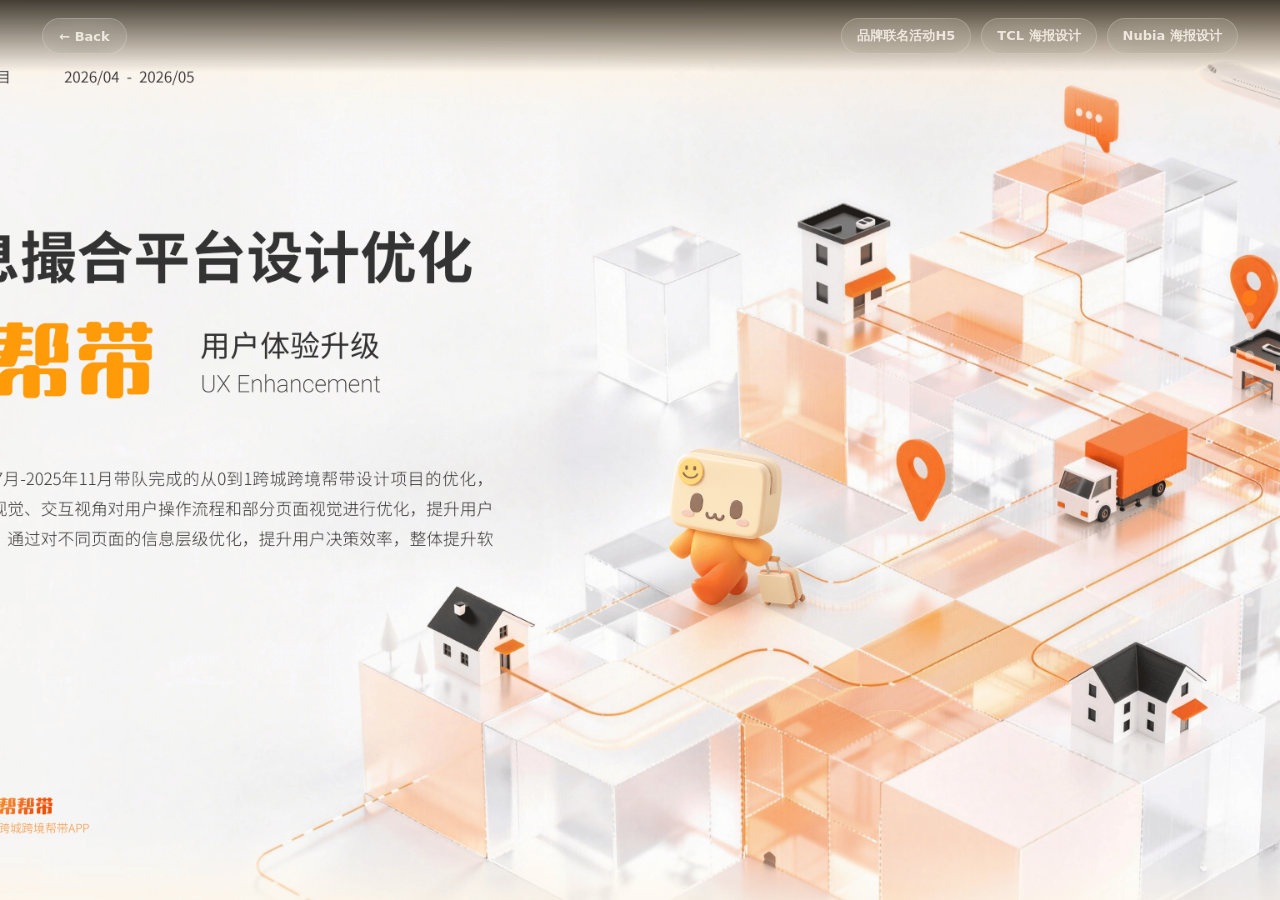
==== commit 81f98397: "Revert "完成全部页面修改" This reverts commit fe7d0bf37b4791ffae24a41a6feebf42e75b9e27." ====
--- a/bangbangdai.html
+++ b/bangbangdai.html
@@ -15,8 +15,8 @@
       <a class="detail-back" href="index.html#projects" aria-label="返回作品集首页">← Back</a>
       <nav class="detail-tabs" aria-label="其他项目快捷切换">
         <a href="xiaohongshu.html">品牌联名活动H5</a>
-        <a href="tcl.html">TCL 海报设计</a>
-        <a href="nubia.html">Nubia 海报设计</a>
+        <a href="index.html#projects">TCL 海报设计</a>
+        <a href="index.html#projects">Nubia 海报设计</a>
       </nav>
     </header>
 
@@ -85,32 +85,10 @@
         <img src="assets/bangbangdai/design-spec.png" alt="帮帮带形色字构质规范" />
       </section>
 
-      <section class="case-slide case-scroll-slide dark-frame" data-slide="16">
-        <div class="case-scroll-frame" aria-label="滚动查看帮帮带视觉风格完整内容">
-          <img src="assets/bangbangdai/visual-style.png" alt="帮帮带视觉风格" />
-        </div>
-      </section>
-
-      <section class="case-slide case-phone-gallery" data-slide="17">
-        <div class="case-horizontal-frame" aria-label="横向滑动查看帮帮带页面效果">
-          <div class="phone-gallery-track">
-            <figure class="phone-shot"><img src="assets/bangbangdai/page1.jpg" alt="帮帮带页面效果1" /></figure>
-            <figure class="phone-shot"><img src="assets/bangbangdai/page2.jpg" alt="帮帮带页面效果2" /></figure>
-            <figure class="phone-shot"><img src="assets/bangbangdai/page3.jpg" alt="帮帮带页面效果3" /></figure>
-            <figure class="phone-shot"><img src="assets/bangbangdai/page4.jpg" alt="帮帮带页面效果4" /></figure>
-            <figure class="phone-shot"><img src="assets/bangbangdai/page5.jpg" alt="帮帮带页面效果5" /></figure>
-            <figure class="phone-shot"><img src="assets/bangbangdai/page6.jpg" alt="帮帮带页面效果6" /></figure>
-            <figure class="phone-shot"><img src="assets/bangbangdai/page7.jpg" alt="帮帮带页面效果7" /></figure>
-            <figure class="phone-shot"><img src="assets/bangbangdai/page8.jpg" alt="帮帮带页面效果8" /></figure>
-            <figure class="phone-shot"><img src="assets/bangbangdai/page9.jpg" alt="帮帮带页面效果9" /></figure>
-          </div>
-        </div>
+      <section class="case-slide case-full-image dark-frame" data-slide="16">
+        <img src="assets/bangbangdai/visual-style.png" alt="帮帮带视觉风格" />
       </section>
     </main>
-
-    <div class="scroll-guide" aria-hidden="true">
-      <span class="scroll-gesture"></span>
-    </div>
 
     <aside class="case-progress" aria-label="页面进度">
       <button class="is-active" type="button" data-target-slide="0" aria-label="跳转到第1屏"></button>
@@ -130,7 +108,6 @@
       <button type="button" data-target-slide="14" aria-label="跳转到第15屏"></button>
       <button type="button" data-target-slide="15" aria-label="跳转到第16屏"></button>
       <button type="button" data-target-slide="16" aria-label="跳转到第17屏"></button>
-      <button type="button" data-target-slide="17" aria-label="跳转到第18屏"></button>
     </aside>
 
     <script src="script.js"></script>
--- a/styles.css
+++ b/styles.css
@@ -66,10 +66,6 @@
 
 body:not(.is-opening) .opening-animation {
   visibility: hidden;
-}
-
-.opening-skipped .opening-animation {
-  display: none;
 }
 
 .opening-grid {
@@ -1575,32 +1571,22 @@
 
 .collage-stack:nth-child(3) .paper-1 {
   --paper-color: #ffffff;
-  --paper-image: url("images/game-picture01.jpg");
-  --paper-grid-opacity: 0;
 }
 
 .collage-stack:nth-child(3) .paper-2 {
   --paper-color: #f0f0ee;
-  --paper-image: url("images/game-picture02.jpg");
-  --paper-grid-opacity: 0;
 }
 
 .collage-stack:nth-child(3) .paper-3 {
   --paper-color: #d9e2e6;
-  --paper-image: url("images/game-picture03.jpg");
-  --paper-grid-opacity: 0;
 }
 
 .collage-stack:nth-child(3) .paper-4 {
   --paper-color: #f5f2ec;
-  --paper-image: url("images/game-picture04.jpg");
-  --paper-grid-opacity: 0;
 }
 
 .collage-stack:nth-child(3) .paper-5 {
   --paper-color: #e3e0db;
-  --paper-image: url("images/game-picture05.jpg");
-  --paper-grid-opacity: 0;
 }
 
 .collage-stack:hover .collage-label {
@@ -2675,22 +2661,6 @@
   will-change: transform, clip-path;
 }
 
-.opening-skipped .hero h1 span {
-  animation-delay: 120ms;
-}
-
-.opening-skipped .hero h1 span:nth-child(2) {
-  animation-delay: 260ms;
-}
-
-.opening-skipped .hero .eyebrow {
-  animation-delay: 420ms;
-}
-
-.opening-skipped .hero-visual img {
-  animation-delay: 520ms;
-}
-
 .scroll-cue {
   animation-duration: 2.9s;
   animation-timing-function: var(--motion-ease);
@@ -2987,15 +2957,6 @@
   padding: 0 clamp(18px, 3.3vw, 56px);
   background: linear-gradient(180deg, rgba(8, 7, 5, 0.76), rgba(8, 7, 5, 0));
   color: #fff8ef;
-  opacity: 1;
-  transform: translateY(0);
-  transition: opacity 360ms ease, transform 360ms var(--motion-ease);
-}
-
-.detail-header.is-hidden {
-  opacity: 0;
-  pointer-events: none;
-  transform: translateY(-110%);
 }
 
 .detail-back,
@@ -3236,9 +3197,9 @@
     #fff7ea;
 }
 
-.case-full-image > img,
-.case-dark.case-full-image > img,
-.case-showcase.case-full-image > img {
+.case-full-image img,
+.case-dark.case-full-image img,
+.case-showcase.case-full-image img {
   position: relative;
   inset: auto;
   width: 100%;
@@ -3254,203 +3215,6 @@
   background: transparent;
 }
 
-.case-scroll-slide {
-  padding: 0;
-  overflow: hidden;
-  background: #10263b;
-}
-
-.case-scroll-frame {
-  width: 100%;
-  height: 100svh;
-  overflow-x: hidden;
-  overflow-y: auto;
-  overscroll-behavior: contain;
-  scrollbar-width: none;
-}
-
-.case-scroll-frame::-webkit-scrollbar {
-  display: none;
-}
-
-.case-scroll-frame img {
-  display: block;
-  width: 100%;
-  height: auto;
-  min-height: 100svh;
-  object-fit: contain;
-  object-position: top center;
-}
-
-.case-phone-placeholder {
-  display: grid;
-  place-items: center;
-  padding: clamp(74px, 7vw, 108px) 24px clamp(26px, 4vw, 56px);
-  background:
-    radial-gradient(circle at 24% 18%, rgba(255, 154, 82, 0.28), transparent 30%),
-    radial-gradient(circle at 78% 72%, rgba(255, 209, 139, 0.24), transparent 34%),
-    #fff5e7;
-}
-
-.iphone16-placeholder {
-  width: min(42vh, 360px);
-  aspect-ratio: 393 / 852;
-  border-radius: 42px;
-  background:
-    linear-gradient(180deg, rgba(255, 255, 255, 0.32), transparent 24%),
-    linear-gradient(145deg, #ffb36f, #ff6b23 52%, #f34410);
-  box-shadow:
-    inset 0 0 0 10px rgba(255, 255, 255, 0.86),
-    inset 0 0 0 12px rgba(28, 24, 20, 0.12),
-    0 34px 100px rgba(255, 102, 24, 0.28);
-}
-
-.case-phone-gallery {
-  padding: 0;
-  overflow: hidden;
-  background:
-    radial-gradient(circle at 18% 24%, rgba(255, 129, 54, 0.24), transparent 30%),
-    radial-gradient(circle at 86% 68%, rgba(255, 209, 139, 0.2), transparent 36%),
-    #f6ede3;
-}
-
-.case-horizontal-frame {
-  width: 100%;
-  height: 100svh;
-  overflow-x: auto;
-  overflow-y: hidden;
-  overscroll-behavior: contain;
-  scroll-snap-type: x mandatory;
-  scrollbar-width: none;
-}
-
-.case-horizontal-frame::-webkit-scrollbar {
-  display: none;
-}
-
-.phone-gallery-track {
-  display: flex;
-  width: max-content;
-  min-width: 100%;
-  height: 100%;
-  align-items: center;
-  gap: clamp(28px, 4vw, 72px);
-  padding: clamp(76px, 8vw, 116px) clamp(34px, 7vw, 132px) clamp(32px, 5vw, 72px);
-}
-
-.phone-shot {
-  flex: 0 0 auto;
-  width: min(38vh, 360px);
-  aspect-ratio: 393 / 852;
-  margin: 0;
-  overflow: hidden;
-  border-radius: clamp(26px, 4vh, 42px);
-  background: #111;
-  box-shadow:
-    0 30px 82px rgba(32, 24, 18, 0.18),
-    0 0 0 10px rgba(255, 255, 255, 0.84),
-    0 0 0 12px rgba(24, 20, 18, 0.1);
-  scroll-snap-align: center;
-}
-
-.phone-shot img {
-  width: 100%;
-  height: 100%;
-  object-fit: cover;
-}
-
-.scroll-guide {
-  position: fixed;
-  inset: 0;
-  z-index: 55;
-  display: grid;
-  place-items: center;
-  pointer-events: none;
-  animation: scroll-guide-exit 2000ms ease forwards;
-}
-
-.scroll-guide::before {
-  position: absolute;
-  inset: 0;
-  background: rgba(5, 5, 5, 0.36);
-  content: "";
-}
-
-.scroll-gesture {
-  position: relative;
-  z-index: 1;
-  width: clamp(76px, 9vw, 112px);
-  height: clamp(118px, 14vw, 166px);
-  border: clamp(5px, 0.5vw, 7px) solid rgba(255, 255, 255, 0.96);
-  border-radius: 999px;
-  background: rgba(255, 255, 255, 0.1);
-  box-shadow:
-    0 26px 90px rgba(0, 0, 0, 0.34),
-    inset 0 0 28px rgba(255, 255, 255, 0.12);
-  backdrop-filter: blur(8px);
-}
-
-.scroll-gesture::before {
-  position: absolute;
-  top: 22%;
-  left: 50%;
-  width: clamp(9px, 1vw, 14px);
-  height: clamp(26px, 3vw, 38px);
-  border-radius: 999px;
-  background: #fff;
-  content: "";
-  transform: translateX(-50%);
-  animation: scroll-wheel-hint 1100ms ease-in-out infinite;
-}
-
-.scroll-gesture::after {
-  position: absolute;
-  left: 50%;
-  bottom: clamp(-48px, -4vw, -34px);
-  width: clamp(26px, 3vw, 38px);
-  height: clamp(26px, 3vw, 38px);
-  border-right: clamp(5px, 0.5vw, 7px) solid #fff;
-  border-bottom: clamp(5px, 0.5vw, 7px) solid #fff;
-  content: "";
-  transform: translateX(-50%) rotate(45deg);
-  animation: scroll-arrow-hint 1100ms ease-in-out infinite;
-}
-
-@keyframes scroll-wheel-hint {
-  0%,
-  100% {
-    opacity: 0.35;
-    transform: translate(-50%, 0);
-  }
-  48% {
-    opacity: 1;
-    transform: translate(-50%, 34px);
-  }
-}
-
-@keyframes scroll-arrow-hint {
-  0%,
-  100% {
-    opacity: 0.25;
-    transform: translate(-50%, -8px) rotate(45deg);
-  }
-  48% {
-    opacity: 1;
-    transform: translate(-50%, 2px) rotate(45deg);
-  }
-}
-
-@keyframes scroll-guide-exit {
-  0%,
-  78% {
-    opacity: 1;
-  }
-  100% {
-    opacity: 0;
-    visibility: hidden;
-  }
-}
-
 .xiaohongshu-detail-page {
   background: #050505;
 }
@@ -3465,833 +3229,75 @@
   background: #ff2442;
 }
 
-.tcl-detail-page {
-  background: #050814;
-}
-
-.tcl-detail-page .detail-header {
-  background: linear-gradient(180deg, rgba(5, 8, 20, 0.78), rgba(5, 8, 20, 0));
-}
-
-.tcl-detail-page .detail-back:hover,
-.tcl-detail-page .detail-tabs a:hover,
-.tcl-detail-page .case-progress button.is-active {
-  background: #1d7dff;
-}
-
-.nubia-detail-page {
-  background: #050816;
-}
-
-.nubia-detail-page .detail-header {
-  background: linear-gradient(180deg, rgba(5, 8, 22, 0.76), rgba(5, 8, 22, 0));
-}
-
-.nubia-detail-page .detail-back:hover,
-.nubia-detail-page .detail-tabs a:hover,
-.nubia-detail-page .case-progress button.is-active {
-  background: #ff1717;
-}
-
-.nubia-slide {
-  background: #050816;
-}
-
-.nubia-slide > img {
-  width: 100%;
-  height: 100svh;
-  object-fit: cover;
-  object-position: center;
-}
-
-.nubia-social-slide {
-  padding: 0;
-  overflow: hidden;
-  background:
-    radial-gradient(circle at 82% 30%, rgba(85, 78, 154, 0.34), transparent 32%),
-    linear-gradient(90deg, #060818 0%, #101b45 48%, #3d3470 100%);
-}
-
-.nubia-social-phone {
-  position: absolute;
-  inset: 0;
-  z-index: 1;
-  width: 100%;
-  height: 100%;
-  object-fit: cover;
-  object-position: center;
-  opacity: 0.96;
-  user-select: none;
-}
-
-.nubia-social-slide::after {
-  position: absolute;
-  inset: 0;
-  z-index: 2;
-  background:
-    linear-gradient(90deg, rgba(5, 8, 22, 0) 0 36%, rgba(5, 8, 22, 0.18) 49%, rgba(40, 34, 84, 0.08) 100%),
-    linear-gradient(180deg, rgba(5, 8, 22, 0.12), rgba(5, 8, 22, 0.2));
-  content: "";
-  pointer-events: none;
-}
-
-.nubia-poster-wall {
-  position: absolute;
-  top: -12svh;
-  right: clamp(-160px, -4vw, -42px);
-  bottom: -12svh;
-  z-index: 4;
-  width: min(64vw, 1220px);
-  pointer-events: none;
-}
-
-.nubia-poster-wall::before {
-  position: absolute;
-  inset: 0;
-  z-index: 4;
-  background:
-    linear-gradient(90deg, rgba(9, 13, 38, 0.48), transparent 16%, transparent 84%, rgba(50, 43, 99, 0.42)),
-    linear-gradient(180deg, rgba(7, 9, 25, 0.88), transparent 18%, transparent 82%, rgba(7, 9, 25, 0.86));
-  content: "";
-  pointer-events: none;
-}
-
-.nubia-poster-columns {
-  position: absolute;
-  inset: 0 8% 0 18%;
-  z-index: 3;
-  display: grid;
-  grid-template-columns: repeat(2, minmax(0, 1fr));
-  gap: clamp(22px, 2.8vw, 54px);
-  transform: rotate(0.001deg);
-}
-
-.nubia-poster-column {
-  position: relative;
-  overflow: hidden;
-}
-
-.nubia-poster-column-back {
-  position: absolute;
-  top: -4%;
-  bottom: -4%;
-  z-index: 1;
-  width: min(22vw, 380px);
-  opacity: 0.24;
-  filter: saturate(0.8) brightness(0.7);
-}
-
-.column-back-left {
-  left: 0;
-  transform: translateX(-18%);
-}
-
-.column-back-right {
-  right: 0;
-  transform: translateX(18%);
-}
-
-.nubia-poster-track {
-  display: grid;
-  gap: clamp(22px, 2.4vw, 44px);
-  padding: clamp(22px, 2.5vw, 46px) 0;
-  animation: nubia-poster-scroll 26s linear infinite;
-  animation-play-state: paused;
-}
-
-.nubia-poster-track.reverse {
-  animation-name: nubia-poster-scroll-reverse;
-  animation-duration: 31s;
-}
-
-.case-slide.is-active .nubia-poster-track {
-  animation-play-state: running;
-}
-
-.nubia-poster-track img {
-  display: block;
-  width: 100%;
-  aspect-ratio: 3621 / 4550;
-  object-fit: cover;
-  border-radius: 0;
-  box-shadow:
-    0 32px 82px rgba(0, 0, 0, 0.36),
-    0 0 0 1px rgba(205, 218, 255, 0.08);
-}
-
-.nubia-poster-column-back .nubia-poster-track {
-  gap: clamp(18px, 2vw, 36px);
-  animation-duration: 34s;
-}
-
-@keyframes nubia-poster-scroll {
-  from {
-    transform: translateY(0);
-  }
-  to {
-    transform: translateY(-50%);
-  }
-}
-
-@keyframes nubia-poster-scroll-reverse {
-  from {
-    transform: translateY(-50%);
-  }
-  to {
-    transform: translateY(0);
-  }
-}
-
-.tcl-cover-slide {
-  background: #050814;
-}
-
-.tcl-cover-slide > img {
-  width: 100%;
-  height: 100svh;
-  object-fit: cover;
-  object-position: center;
-}
-
-.tcl-poster-slide {
-  padding: 0;
-  overflow: hidden;
-  background:
-    radial-gradient(circle at 46% 14%, rgba(35, 122, 255, 0.34), transparent 24%),
-    radial-gradient(circle at 76% 48%, rgba(209, 35, 82, 0.22), transparent 25%),
-    linear-gradient(180deg, #050815 0%, #0a1025 48%, #050812 100%);
-}
-
-.tcl-poster-viewport {
-  width: 100%;
-  height: 100svh;
-  overflow-x: hidden;
-  overflow-y: auto;
-  overscroll-behavior: contain;
-  scrollbar-width: none;
-}
-
-.tcl-poster-viewport::-webkit-scrollbar {
-  display: none;
-}
-
-.tcl-poster-art {
-  position: relative;
-  min-height: 168svh;
-  overflow: hidden;
-  padding: clamp(92px, 8vw, 136px) clamp(28px, 6vw, 118px) clamp(34px, 5vw, 86px);
-  color: #f8fbff;
-  isolation: isolate;
-}
-
-.tcl-poster-art::before,
-.tcl-poster-art::after {
-  position: absolute;
-  inset: auto;
-  z-index: -1;
-  border-radius: 50%;
-  content: "";
-  filter: blur(2px);
-}
-
-.tcl-poster-art::before {
-  top: 18%;
-  left: 12%;
-  width: min(56vw, 820px);
-  aspect-ratio: 1;
-  border: 1px solid rgba(88, 160, 255, 0.28);
-  box-shadow:
-    0 0 80px rgba(41, 117, 255, 0.22),
-    inset 0 0 90px rgba(42, 112, 255, 0.12);
-}
-
-.tcl-poster-art::after {
-  right: -10%;
-  bottom: 12%;
-  width: min(44vw, 660px);
-  aspect-ratio: 1;
-  background: radial-gradient(circle, rgba(35, 122, 255, 0.22), transparent 64%);
-}
-
-.tcl-poster-topline,
-.tcl-poster-footer {
-  display: flex;
-  justify-content: space-between;
-  gap: 18px;
-  color: rgba(248, 251, 255, 0.68);
-  font-size: clamp(12px, 1vw, 16px);
-  font-weight: 760;
-  letter-spacing: 0;
-}
-
-.tcl-poster-hero {
-  position: relative;
-  min-height: clamp(460px, 66svh, 720px);
-  margin-top: clamp(44px, 7vh, 88px);
-}
-
-.tcl-orbit {
-  position: absolute;
-  top: 7%;
-  left: 4%;
-  width: min(42vw, 640px);
-  aspect-ratio: 1;
-  border-radius: 50%;
-  background:
-    radial-gradient(circle at 50% 50%, rgba(54, 133, 255, 0.34), transparent 18%),
-    radial-gradient(circle at 48% 50%, transparent 36%, rgba(37, 104, 255, 0.24) 37%, transparent 40%),
-    conic-gradient(from 24deg, transparent, rgba(33, 126, 255, 0.74), transparent 16%, rgba(225, 35, 75, 0.8), transparent 34%);
-  opacity: 0.86;
-  transform: rotate(-10deg);
-}
-
-.tcl-orbit span {
-  position: absolute;
-  inset: var(--ring-inset, 9%);
-  border: 1px solid rgba(122, 182, 255, 0.24);
-  border-radius: 50%;
-  transform: rotate(var(--ring-rotate, 0deg));
-}
-
-.tcl-orbit span:nth-child(2) {
-  --ring-inset: 19%;
-  --ring-rotate: 18deg;
-}
-
-.tcl-orbit span:nth-child(3) {
-  --ring-inset: 31%;
-  --ring-rotate: -24deg;
-}
-
-.tcl-orbit b {
-  position: absolute;
-  top: 42%;
-  left: 18%;
-  font-size: clamp(72px, 10vw, 170px);
-  font-weight: 950;
-  line-height: 0.78;
-  text-shadow: 0 24px 60px rgba(0, 0, 0, 0.38);
-}
-
-.tcl-device {
-  position: absolute;
-  background: linear-gradient(145deg, rgba(255, 255, 255, 0.12), rgba(8, 13, 30, 0.94));
-  box-shadow:
-    0 28px 90px rgba(0, 0, 0, 0.46),
-    inset 0 0 0 1px rgba(255, 255, 255, 0.12);
-}
-
-.tcl-device-main {
-  right: 28%;
-  bottom: 3%;
-  width: min(42vw, 720px);
-  aspect-ratio: 16 / 10;
-  border-radius: 8px;
-  transform: perspective(900px) rotateY(-8deg) rotateX(2deg);
-}
-
-.tcl-device-side {
-  right: 6%;
-  bottom: 12%;
-  width: min(30vw, 520px);
-  aspect-ratio: 16 / 9;
-  border-radius: 7px;
-  transform: perspective(900px) rotateY(-16deg) rotateX(3deg);
-}
-
-.tcl-device-back {
-  top: 0;
-  right: 2%;
-  width: min(22vw, 360px);
-  aspect-ratio: 9 / 13;
-  border-radius: 12px 26px 26px 12px;
-  opacity: 0.74;
-  transform: perspective(900px) rotateY(-26deg) rotateX(2deg);
-}
-
-.tcl-device-back span {
-  position: absolute;
-  inset: 16% 18%;
-  border: 2px solid rgba(255, 255, 255, 0.16);
-  border-radius: inherit;
-}
-
-.tcl-screen {
-  position: absolute;
-  inset: 2.4%;
-  overflow: hidden;
-  border-radius: 5px;
-  background:
-    radial-gradient(circle at 34% 52%, rgba(59, 126, 255, 0.44), transparent 22%),
-    linear-gradient(128deg, rgba(20, 224, 190, 0.16), transparent 24%),
-    conic-gradient(from 210deg at 88% 20%, transparent, rgba(67, 141, 255, 0.64), transparent 28%),
-    #050819;
-}
-
-.tcl-screen::before,
-.tcl-screen::after {
-  position: absolute;
-  content: "";
-}
-
-.tcl-screen::before {
-  inset: 13% -8% auto 18%;
-  height: 26%;
-  border: 10px solid rgba(96, 162, 255, 0.44);
-  border-bottom: 0;
-  border-radius: 50% 50% 0 0;
-  transform: rotate(-18deg);
-}
-
-.tcl-screen::after {
-  inset: auto -18% 12% 32%;
-  height: 3px;
-  background: linear-gradient(90deg, transparent, #58a4ff, transparent);
-  box-shadow:
-    0 -56px 0 rgba(68, 137, 255, 0.54),
-    0 -112px 0 rgba(227, 39, 82, 0.52);
-  transform: rotate(-22deg);
-}
-
-.tcl-screen.game {
-  background:
-    radial-gradient(circle at 48% 48%, rgba(48, 152, 255, 0.48), transparent 18%),
-    conic-gradient(from 22deg, rgba(229, 36, 76, 0.8), transparent 15%, rgba(42, 135, 255, 0.72), transparent 38%),
-    #060917;
-}
-
-.tcl-speaker {
-  position: absolute;
-  right: 26%;
-  bottom: -28%;
-  width: 34%;
-  height: 28%;
-  border-radius: 0 0 12px 12px;
-  background:
-    repeating-radial-gradient(circle at 50% 50%, rgba(255, 255, 255, 0.18) 0 1px, transparent 1px 5px),
-    linear-gradient(180deg, #12192a, #060811);
-  box-shadow: 0 24px 60px rgba(0, 0, 0, 0.38);
-}
-
-.tcl-poster-copy {
-  width: min(760px, 58vw);
-  margin-top: clamp(-36px, -4vh, -10px);
-}
-
-.tcl-series {
-  margin-bottom: 16px;
-  color: rgba(169, 205, 255, 0.82);
-  font-size: clamp(13px, 1.1vw, 18px);
-  font-weight: 780;
-}
-
-.tcl-poster-copy h1 {
-  margin: 0;
-  color: #fff;
-  font-size: clamp(90px, 17vw, 310px);
-  line-height: 0.72;
-  text-align: left;
-}
-
-.tcl-poster-copy h2 {
-  margin: clamp(16px, 2vw, 28px) 0 18px;
-  color: rgba(255, 255, 255, 0.92);
-  font-size: clamp(28px, 4vw, 78px);
-  line-height: 1.03;
-}
-
-.tcl-poster-copy p:not(.tcl-series) {
-  max-width: 680px;
-  color: rgba(230, 240, 255, 0.7);
-  font-size: clamp(15px, 1.25vw, 22px);
-  line-height: 1.75;
-}
-
-.tcl-poster-grid {
-  display: grid;
-  grid-template-columns: repeat(4, minmax(0, 1fr));
-  gap: 12px;
-  margin: clamp(50px, 9vh, 106px) 0 clamp(42px, 8vh, 92px);
-}
-
-.tcl-poster-grid span {
-  min-height: clamp(74px, 12vw, 170px);
-  border: 1px solid rgba(123, 181, 255, 0.18);
-  background:
-    linear-gradient(135deg, rgba(76, 142, 255, 0.24), transparent 52%),
-    rgba(255, 255, 255, 0.035);
-}
-
-.tcl-poster-footer {
-  padding-top: 24px;
-  border-top: 1px solid rgba(248, 251, 255, 0.16);
-}
-
 .xhs-slide {
   padding: 0;
   background: #050505;
 }
 
-.xhs-slide > img,
-.xhs-cover-stage > img,
-.xiaohongshu-detail-page .case-full-image > img {
+.xhs-slide img,
+.xiaohongshu-detail-page .case-full-image img {
   width: 100%;
   height: 100svh;
-  object-fit: cover;
+  object-fit: contain;
 }
 
 .xhs-long-slide {
-  grid-template-columns: minmax(280px, 0.72fr) minmax(260px, 0.58fr);
-  gap: clamp(22px, 3vw, 54px);
-  align-items: start;
-  align-content: start;
-  padding: clamp(18px, 2.4vw, 34px) clamp(30px, 4.6vw, 82px) clamp(18px, 2.2vw, 30px);
-  background: #06141d;
-}
-
-.xhs-cover-slide {
-  overflow: hidden;
-}
-
-.xhs-cover-stage {
-  position: absolute;
-  top: 50%;
-  left: 50%;
-  width: max(100vw, calc(100svh * 16 / 9));
-  height: max(100svh, calc(100vw * 9 / 16));
-  overflow: hidden;
-  transform: translate(-50%, -50%);
-  transform-origin: center;
-}
-
-.xhs-cover-stage > img {
-  position: absolute;
-  inset: 0;
-  height: 100%;
-  object-position: center;
-}
-
-.xhs-cover-elements {
-  position: absolute;
-  inset: 0;
-  z-index: 3;
-  pointer-events: none;
-}
-
-.xhs-cover-element {
-  position: absolute;
-  width: var(--element-width);
-  height: auto;
-  opacity: 0;
-  filter: drop-shadow(0 16px 22px rgba(0, 78, 103, 0.1));
-  transform:
-    translate3d(var(--element-enter-x, 0), var(--element-enter-y, 34px), 0)
-    scale(var(--element-start-scale, 0.94))
-    rotate(var(--element-rotate, 0deg));
-  transform-origin: center;
-}
-
-.case-slide.is-active .xhs-cover-element {
-  animation: xhs-element-rise 980ms var(--motion-ease) forwards;
-  animation-delay: var(--element-delay, 120ms);
-}
-
-.xhs-cover-element.element-01 {
-  --element-width: 6.46%;
-  --element-delay: 280ms;
-  --element-enter-x: -18px;
-  --element-rotate: -4deg;
-  left: 56.7%;
-  top: 6.5%;
-}
-
-.xhs-cover-element.element-02 {
-  --element-width: 6.8%;
-  --element-delay: 180ms;
-  --element-enter-y: -24px;
-  left: 63.8%;
-  top: 9.6%;
-}
-
-.xhs-cover-element.element-03 {
-  --element-width: 10.13%;
-  --element-delay: 460ms;
-  --element-enter-x: 22px;
-  --element-rotate: 5deg;
-  left: 71.4%;
-  top: 5.6%;
-}
-
-.xhs-cover-element.element-04 {
-  --element-width: 8.2%;
-  --element-delay: 580ms;
-  --element-enter-x: -20px;
-  --element-rotate: -5deg;
-  left: 46.3%;
-  top: 22.5%;
-}
-
-.xhs-cover-element.element-05 {
-  --element-width: 10.13%;
-  --element-delay: 680ms;
-  --element-enter-y: 28px;
-  left: 54.7%;
-  top: 21.5%;
-}
-
-.xhs-cover-element.element-06 {
-  --element-width: 8.6%;
-  --element-delay: 760ms;
-  --element-enter-x: 20px;
-  --element-rotate: 3deg;
-  left: 63.4%;
-  top: 20.5%;
-}
-
-.xhs-cover-element.element-07 {
-  --element-width: 9.48%;
-  --element-delay: 360ms;
-  --element-enter-y: -22px;
-  left: 51.4%;
-  top: 40.8%;
-}
-
-.xhs-cover-element.element-08 {
-  --element-width: 12.5%;
-  --element-delay: 860ms;
-  --element-enter-x: 20px;
-  left: 62%;
-  top: 40.6%;
-}
-
-@keyframes xhs-element-rise {
-  0% {
-    opacity: 0;
-    filter: blur(8px) drop-shadow(0 16px 22px rgba(0, 78, 103, 0.1));
-    transform:
-      translate3d(var(--element-enter-x, 0), var(--element-enter-y, 34px), 0)
-      scale(var(--element-start-scale, 0.94))
-      rotate(var(--element-rotate, 0deg));
-  }
-  64% {
-    opacity: 1;
-    filter: blur(0) drop-shadow(0 16px 22px rgba(0, 78, 103, 0.1));
-    transform:
-      translate3d(calc(var(--element-enter-x, 0) * -0.08), calc(var(--element-enter-y, 34px) * -0.08), 0)
-      scale(1.025)
-      rotate(var(--element-rotate, 0deg));
-  }
-  100% {
-    opacity: 1;
-    filter: blur(0) drop-shadow(0 16px 22px rgba(0, 78, 103, 0.1));
-    transform: translate3d(0, 0, 0) scale(1) rotate(var(--element-rotate, 0deg));
-  }
+  grid-template-columns: minmax(0, 1fr) minmax(280px, 0.82fr);
+  gap: clamp(24px, 4vw, 72px);
+  align-items: center;
+  padding: clamp(82px, 8vw, 118px) clamp(32px, 5vw, 96px) clamp(28px, 4vw, 64px);
+  background: #050505;
 }
 
 .xhs-long-image {
-  position: relative;
-  grid-column: 2;
-  width: min(42vw, 540px);
-  height: calc(100svh - clamp(36px, 4.6vw, 64px));
+  display: grid;
+  width: min(50vw, 780px);
+  height: calc(100svh - clamp(126px, 12vw, 182px));
+  place-items: center;
   justify-self: center;
   margin: 0;
-  overflow-x: hidden;
-  overflow-y: auto;
-  border-radius: 0;
-  background: #06141d;
-  overscroll-behavior: contain;
-  scrollbar-width: thin;
-  scrollbar-color: rgba(255, 255, 255, 0.34) transparent;
-}
-
-.xhs-long-image::-webkit-scrollbar {
+  overflow: hidden;
+}
+
+.xhs-long-image img {
+  width: auto;
+  height: 100%;
+  object-fit: contain;
+}
+
+.xhs-explain-placeholders {
+  display: grid;
+  width: min(520px, 100%);
+  grid-template-columns: repeat(2, minmax(0, 1fr));
+  gap: clamp(12px, 1.5vw, 18px);
+  justify-self: center;
+}
+
+.xhs-explain-placeholders span {
   display: block;
-  width: 6px;
-}
-
-.xhs-long-image::-webkit-scrollbar-thumb {
-  border-radius: 999px;
-  background: rgba(255, 255, 255, 0.32);
-}
-
-.xhs-long-content {
-  position: relative;
-}
-
-.xhs-long-content > img {
-  width: 100%;
-  height: auto;
-  min-height: 0;
-  object-fit: contain;
-  object-position: top center;
-}
-
-.xhs-scroll-hint {
-  position: sticky;
-  right: 0;
-  bottom: 24px;
-  left: 0;
-  z-index: 6;
-  display: grid;
-  width: 100%;
-  height: 0;
-  place-items: end center;
-  pointer-events: none;
-  animation: xhs-scroll-hint-exit 2800ms ease forwards;
-}
-
-.xhs-scroll-hint span {
-  position: relative;
-  display: grid;
-  width: 42px;
-  height: 58px;
-  place-items: center;
-  border: 2px solid rgba(255, 255, 255, 0.88);
-  border-radius: 999px;
-  background: rgba(6, 20, 29, 0.44);
-  box-shadow: 0 16px 40px rgba(0, 0, 0, 0.22);
-  backdrop-filter: blur(8px);
-}
-
-.xhs-scroll-hint span::before {
-  width: 5px;
-  height: 14px;
-  border-radius: 999px;
-  background: #fff;
-  content: "";
-  animation: xhs-scroll-dot 1050ms ease-in-out infinite;
-}
-
-.xhs-scroll-hint span::after {
-  position: absolute;
-  bottom: -22px;
-  left: 50%;
-  width: 14px;
-  height: 14px;
-  border-right: 3px solid #fff;
-  border-bottom: 3px solid #fff;
-  content: "";
-  transform: translateX(-50%) rotate(45deg);
-  animation: xhs-scroll-arrow 1050ms ease-in-out infinite;
-}
-
-@keyframes xhs-scroll-dot {
-  0%,
-  100% {
-    opacity: 0.36;
-    transform: translateY(-8px);
-  }
-  48% {
-    opacity: 1;
-    transform: translateY(9px);
-  }
-}
-
-@keyframes xhs-scroll-arrow {
-  0%,
-  100% {
-    opacity: 0.28;
-    transform: translate(-50%, -6px) rotate(45deg);
-  }
-  48% {
-    opacity: 1;
-    transform: translate(-50%, 2px) rotate(45deg);
-  }
-}
-
-@keyframes xhs-scroll-hint-exit {
-  0%,
-  78% {
-    opacity: 1;
-  }
-  100% {
-    opacity: 0;
-    visibility: hidden;
-  }
-}
-
-.xhs-hotzones {
-  position: absolute;
-  inset: 0;
-  z-index: 3;
-  pointer-events: none;
-}
-
-.xhs-hotzones span {
-  position: absolute;
-  left: 0;
-  width: 100%;
-  height: var(--hot-height);
-  top: var(--hot-top);
-  pointer-events: none;
-}
-
-.xhs-explain-placeholders {
-  position: sticky;
-  top: 50%;
-  grid-column: 1;
-  display: grid;
-  width: min(460px, 100%);
-  aspect-ratio: 1154 / 620;
-  justify-self: center;
-  align-self: center;
-  opacity: 1;
-  transform: translateY(-50%);
-  pointer-events: none;
-  transition: opacity 420ms var(--motion-ease), transform 620ms var(--motion-ease);
-}
-
-.xhs-explain-placeholders img {
-  position: absolute;
-  inset: 0;
-  display: block;
-  width: 100%;
-  max-height: min(74svh, 620px);
-  height: auto;
-  border-radius: 14px;
-  box-shadow: 0 18px 46px rgba(0, 0, 0, 0.16);
-  opacity: 0;
-  transform: translateY(18px) scale(0.98);
-  transition:
-    opacity 500ms var(--motion-ease),
-    transform 700ms var(--motion-ease);
-  transition-delay: calc(var(--placeholder-index, 0) * 50ms);
-}
-
-.xhs-explain-placeholders.is-visible {
-  opacity: 1;
-  transform: translateY(-50%);
-  pointer-events: none;
-}
-
-.xhs-explain-placeholders img.is-active {
-  opacity: 1;
-  transform: translateY(0) scale(1);
-}
-
-.xhs-explain-placeholders:not(:has(img.is-active)) img:first-child {
-  opacity: 1;
-  transform: translateY(0) scale(1);
-}
-
-.xhs-explain-placeholders img:nth-child(1) {
-  --placeholder-index: 0;
-}
-
-.xhs-explain-placeholders img:nth-child(2) {
-  --placeholder-index: 1;
-}
-
-.xhs-explain-placeholders img:nth-child(3) {
-  --placeholder-index: 2;
-}
-
-.xhs-explain-placeholders img:nth-child(4) {
-  --placeholder-index: 3;
-}
-
-.xhs-explain-placeholders img:nth-child(5) {
-  --placeholder-index: 4;
+  aspect-ratio: 1.12;
+  border-radius: 6px;
+  background: var(--placeholder-color, #ff2442);
+}
+
+.xhs-explain-placeholders span:nth-child(2) {
+  --placeholder-color: #ffe15a;
+}
+
+.xhs-explain-placeholders span:nth-child(3) {
+  --placeholder-color: #3f7cff;
+}
+
+.xhs-explain-placeholders span:nth-child(4) {
+  --placeholder-color: #34d399;
+}
+
+.xhs-explain-placeholders span:nth-child(5) {
+  --placeholder-color: #ff8a3d;
+}
+
+.xhs-explain-placeholders span:nth-child(6) {
+  --placeholder-color: #f6f0e8;
 }
 
 .case-dark::before,
@@ -4520,127 +3526,40 @@
     height: auto;
   }
 
-  .case-full-image > img,
-  .case-dark.case-full-image > img,
-  .case-showcase.case-full-image > img {
+  .case-full-image img,
+  .case-dark.case-full-image img,
+  .case-showcase.case-full-image img {
     height: 100svh;
     max-height: 100svh;
     object-fit: cover;
   }
 
-  .xhs-slide > img,
-  .xhs-cover-stage > img,
-  .xiaohongshu-detail-page .case-full-image > img {
-    height: 100svh;
+  .xhs-slide img,
+  .xiaohongshu-detail-page .case-full-image img {
+    height: auto;
     min-height: 100svh;
-    object-fit: cover;
+    object-fit: contain;
   }
 
   .xhs-long-slide {
     grid-template-columns: 1fr;
     gap: 18px;
     min-height: 100svh;
-    padding: 18px 18px 28px;
+    padding: 86px 18px 34px;
   }
 
   .xhs-long-image {
-    grid-column: auto;
-    order: 2;
-    width: min(72vw, 360px);
-    height: calc(100svh - 46px);
-  }
-
-  .xhs-long-content > img {
+    width: min(100%, 420px);
+    height: auto;
+  }
+
+  .xhs-long-image img {
     width: 100%;
     height: auto;
   }
 
-  .tcl-poster-art {
-    min-height: 176svh;
-    padding: 92px 18px 42px;
-  }
-
-  .tcl-poster-topline,
-  .tcl-poster-footer {
-    flex-direction: column;
-    gap: 8px;
-  }
-
-  .tcl-poster-hero {
-    min-height: 460px;
-    margin-top: 34px;
-  }
-
-  .tcl-orbit {
-    top: 4%;
-    left: -18%;
-    width: 88vw;
-  }
-
-  .tcl-orbit b {
-    font-size: clamp(68px, 24vw, 124px);
-  }
-
-  .tcl-device-main {
-    right: 8%;
-    bottom: 4%;
-    width: 82vw;
-  }
-
-  .tcl-device-side {
-    right: -10%;
-    bottom: 24%;
-    width: 62vw;
-  }
-
-  .tcl-device-back {
-    top: 2%;
-    right: -4%;
-    width: 42vw;
-  }
-
-  .tcl-poster-copy {
-    width: 100%;
-    margin-top: 8px;
-  }
-
-  .tcl-poster-copy h1 {
-    font-size: clamp(82px, 29vw, 132px);
-  }
-
-  .tcl-poster-grid {
-    grid-template-columns: repeat(2, minmax(0, 1fr));
-  }
-
   .xhs-explain-placeholders {
-    grid-column: auto;
-    order: 1;
-    width: min(100%, 360px);
-  }
-
-  .xhs-explain-placeholders img {
-    border-radius: 10px;
-  }
-
-  .nubia-social-phone {
-    object-position: 24% center;
-  }
-
-  .nubia-poster-wall {
-    top: -8svh;
-    right: -26vw;
-    bottom: -8svh;
-    width: 86vw;
-  }
-
-  .nubia-poster-columns {
-    inset: 0 7% 0 24%;
-    gap: 16px;
-  }
-
-  .nubia-poster-column-back {
-    width: 34vw;
-    opacity: 0.18;
+    width: min(100%, 420px);
   }
 
   .case-progress {
@@ -4727,92 +3646,32 @@
     padding: 0;
   }
 
-  .case-full-image > img,
-  .case-dark.case-full-image > img,
-  .case-showcase.case-full-image > img {
+  .case-full-image img,
+  .case-dark.case-full-image img,
+  .case-showcase.case-full-image img {
     height: 100svh;
     object-fit: cover;
   }
 
-  .xhs-slide > img,
-  .xhs-cover-stage > img,
-  .xiaohongshu-detail-page .case-full-image > img {
+  .xhs-slide img,
+  .xiaohongshu-detail-page .case-full-image img {
     height: 100svh;
-    object-fit: cover;
   }
 
   .xhs-long-slide {
-    grid-template-columns: minmax(190px, 0.54fr) minmax(210px, 0.68fr);
-    gap: 16px;
-    padding: 18px 18px 20px;
+    grid-template-columns: minmax(0, 1fr) minmax(220px, 0.72fr);
+    gap: 18px;
+    padding: 74px 18px 24px;
   }
 
   .xhs-long-image {
-    grid-column: 2;
-    order: initial;
-    width: min(40vw, 320px);
-    height: calc(100svh - 38px);
-  }
-
-  .tcl-poster-art {
-    min-height: 170svh;
-    padding-right: 28px;
-    padding-left: 28px;
-  }
-
-  .tcl-poster-hero {
-    min-height: 54svh;
-  }
-
-  .tcl-orbit {
-    left: -6%;
-    width: 56vw;
-  }
-
-  .tcl-device-main {
-    right: 23%;
-    width: 48vw;
-  }
-
-  .tcl-device-side {
-    right: 0;
-    width: 36vw;
-  }
-
-  .tcl-device-back {
-    width: 26vw;
-  }
-
-  .tcl-poster-copy {
-    width: min(720px, 86vw);
+    width: min(50vw, 420px);
+    height: calc(100svh - 102px);
   }
 
   .xhs-explain-placeholders {
-    grid-column: 1;
-    order: initial;
-    width: min(100%, 270px);
-  }
-
-  .xhs-explain-placeholders img {
-    border-radius: 10px;
-  }
-
-  .nubia-social-phone {
-    object-position: 26% center;
-  }
-
-  .nubia-poster-wall {
-    right: -18vw;
-    width: 78vw;
-  }
-
-  .nubia-poster-columns {
-    inset: 0 8% 0 22%;
-    gap: 18px;
-  }
-
-  .nubia-poster-column-back {
-    width: 29vw;
+    grid-template-columns: repeat(2, minmax(0, 1fr));
+    gap: 10px;
   }
 }
 
@@ -4844,451 +3703,3 @@
     font-size: clamp(28px, 9vw, 42px);
   }
 }
-
-.tcl-detail-page .tcl-poster-slide {
-  background:
-    radial-gradient(circle at 24% 8%, rgba(45, 127, 255, 0.34), transparent 26%),
-    radial-gradient(circle at 84% 42%, rgba(220, 34, 77, 0.16), transparent 30%),
-    linear-gradient(180deg, #071127 0%, #07172e 54%, #030712 100%);
-}
-
-.tcl-detail-page .tcl-poster-viewport {
-  height: 100svh;
-  overflow: hidden;
-}
-
-.tcl-detail-page .tcl-poster-art {
-  display: grid;
-  min-height: 100svh;
-  grid-template-rows: auto minmax(0, 1fr) auto;
-  padding: clamp(88px, 7vw, 118px) clamp(22px, 5.4vw, 96px) clamp(16px, 2.2vw, 34px);
-}
-
-.tcl-detail-page .tcl-poster-art::before {
-  top: 15%;
-  left: -7%;
-  width: min(54vw, 760px);
-  opacity: 0.72;
-}
-
-.tcl-detail-page .tcl-poster-art::after {
-  right: -12%;
-  bottom: -12%;
-  width: min(46vw, 640px);
-}
-
-.tcl-detail-page .tcl-poster-copy {
-  position: relative;
-  z-index: 8;
-  align-self: start;
-  width: min(670px, 52vw);
-  margin-top: clamp(42px, 7vh, 72px);
-  pointer-events: none;
-}
-
-.tcl-detail-page .tcl-poster-copy h1 {
-  font-size: clamp(82px, 11vw, 188px);
-  text-shadow: 0 24px 70px rgba(0, 0, 0, 0.32);
-}
-
-.tcl-detail-page .tcl-poster-copy h2 {
-  font-size: clamp(30px, 3.6vw, 66px);
-}
-
-.tcl-detail-page .tcl-poster-copy p:not(.tcl-series) {
-  max-width: 620px;
-}
-
-.tcl-poster-stack {
-  position: absolute;
-  right: clamp(26px, 5.6vw, 108px);
-  bottom: clamp(28px, 4vh, 50px);
-  left: clamp(260px, 31vw, 560px);
-  z-index: 12;
-  height: min(42svh, 370px);
-  pointer-events: none;
-  perspective: 1200px;
-}
-
-.tcl-poster-card {
-  --poster-x: 0%;
-  --poster-y: 70%;
-  --poster-rotate: 0deg;
-  --poster-scale: 1;
-  position: absolute;
-  bottom: 0;
-  left: 50%;
-  width: min(20vw, 250px);
-  aspect-ratio: 3640 / 4550;
-  margin: 0;
-  overflow: hidden;
-  border-radius: 6px;
-  background: #071024;
-  box-shadow:
-    0 30px 80px rgba(0, 0, 0, 0.38),
-    0 0 0 1px rgba(200, 225, 255, 0.18);
-  cursor: zoom-in;
-  outline: 0;
-  pointer-events: auto;
-  transform:
-    translateX(calc(-50% + var(--poster-x)))
-    translateY(var(--poster-y))
-    rotate(var(--poster-rotate))
-    scale(var(--poster-scale));
-  transform-origin: 50% 100%;
-  transition:
-    filter 260ms ease,
-    opacity 260ms ease,
-    transform 520ms var(--motion-ease),
-    z-index 0ms linear 260ms;
-}
-
-.tcl-poster-card img {
-  width: 100%;
-  height: 100%;
-  object-fit: cover;
-  transform: scale(1.01);
-  transition: transform 520ms var(--motion-ease);
-}
-
-.poster-card-01 {
-  --poster-x: -46%;
-  --poster-y: 67%;
-  --poster-rotate: -8deg;
-  z-index: 1;
-}
-
-.poster-card-02 {
-  --poster-x: -14%;
-  --poster-y: 72%;
-  --poster-rotate: -2deg;
-  z-index: 2;
-}
-
-.poster-card-03 {
-  --poster-x: 18%;
-  --poster-y: 69%;
-  --poster-rotate: 4deg;
-  z-index: 3;
-}
-
-.poster-card-04 {
-  --poster-x: 50%;
-  --poster-y: 74%;
-  --poster-rotate: 9deg;
-  z-index: 4;
-}
-
-.tcl-poster-stack:hover .tcl-poster-card,
-.tcl-poster-stack:focus-within .tcl-poster-card {
-  filter: saturate(0.68) brightness(0.62);
-  opacity: 0.58;
-}
-
-.tcl-poster-card:hover,
-.tcl-poster-card:focus-visible {
-  --poster-y: -4%;
-  --poster-scale: 1.34;
-  z-index: 20;
-  filter: none !important;
-  opacity: 1 !important;
-  transition:
-    filter 260ms ease,
-    opacity 260ms ease,
-    transform 620ms var(--motion-ease),
-    z-index 0ms;
-}
-
-.tcl-poster-card:hover img,
-.tcl-poster-card:focus-visible img {
-  transform: scale(1);
-}
-
-.tcl-detail-page .tcl-poster-footer {
-  position: relative;
-  z-index: 14;
-  align-self: end;
-}
-
-@media (max-width: 760px) {
-  .tcl-detail-page .tcl-poster-art {
-    padding: 88px 18px 16px;
-  }
-
-  .tcl-detail-page .tcl-poster-topline,
-  .tcl-detail-page .tcl-poster-footer {
-    flex-direction: row;
-    align-items: center;
-    gap: 12px;
-    font-size: 11px;
-  }
-
-  .tcl-detail-page .tcl-poster-copy {
-    width: min(100%, 360px);
-    margin-top: 34px;
-  }
-
-  .tcl-detail-page .tcl-poster-copy h1 {
-    font-size: clamp(72px, 25vw, 118px);
-  }
-
-  .tcl-detail-page .tcl-poster-copy h2 {
-    font-size: clamp(28px, 10vw, 42px);
-  }
-
-  .tcl-detail-page .tcl-poster-copy p:not(.tcl-series) {
-    font-size: 13px;
-    line-height: 1.56;
-  }
-
-  .tcl-poster-stack {
-    right: 16px;
-    bottom: 38px;
-    left: 16px;
-    height: min(38svh, 320px);
-  }
-
-  .tcl-poster-card {
-    width: min(38vw, 152px);
-  }
-
-  .poster-card-01 {
-    --poster-x: -42%;
-  }
-
-  .poster-card-02 {
-    --poster-x: -14%;
-  }
-
-  .poster-card-03 {
-    --poster-x: 14%;
-  }
-
-  .poster-card-04 {
-    --poster-x: 42%;
-  }
-
-  .tcl-poster-card:hover,
-  .tcl-poster-card:focus-visible {
-    --poster-y: -10%;
-    --poster-scale: 1.42;
-  }
-}
-
-.tcl-detail-page .tcl-poster-art {
-  display: block;
-  padding: 0;
-}
-
-.tcl-detail-page .tcl-poster-art::before {
-  top: 6%;
-  left: 50%;
-  width: min(68vw, 980px);
-  opacity: 0.62;
-  transform: translateX(-50%);
-}
-
-.tcl-detail-page .tcl-poster-art::after {
-  right: -6%;
-  bottom: -18%;
-  width: min(56vw, 760px);
-}
-
-.tcl-detail-page .tcl-poster-topline,
-.tcl-detail-page .tcl-poster-copy,
-.tcl-detail-page .tcl-poster-footer {
-  display: none;
-}
-
-.tcl-detail-page .tcl-poster-stack {
-  position: absolute;
-  inset: 0;
-  z-index: 12;
-  height: auto;
-  pointer-events: none;
-  perspective: 1400px;
-}
-
-.tcl-detail-page .tcl-poster-card {
-  --poster-left: 50%;
-  width: min(19vw, 260px);
-  bottom: -16%;
-  left: var(--poster-left);
-  transform:
-    translateX(-50%)
-    translateY(var(--poster-y))
-    rotate(var(--poster-rotate))
-    scale(var(--poster-scale));
-}
-
-.tcl-detail-page .poster-card-01 {
-  --poster-left: 16%;
-  --poster-y: 0%;
-  --poster-rotate: -10deg;
-}
-
-.tcl-detail-page .poster-card-02 {
-  --poster-left: 38%;
-  --poster-y: 6%;
-  --poster-rotate: -4deg;
-}
-
-.tcl-detail-page .poster-card-03 {
-  --poster-left: 62%;
-  --poster-y: 3%;
-  --poster-rotate: 5deg;
-}
-
-.tcl-detail-page .poster-card-04 {
-  --poster-left: 84%;
-  --poster-y: 8%;
-  --poster-rotate: 11deg;
-}
-
-.tcl-detail-page .tcl-poster-stack:hover .tcl-poster-card {
-  filter: none;
-  opacity: 1;
-}
-
-.tcl-detail-page .tcl-poster-stack:has(.tcl-poster-card:hover) .tcl-poster-card,
-.tcl-detail-page .tcl-poster-stack:focus-within .tcl-poster-card {
-  filter: saturate(0.68) brightness(0.62);
-  opacity: 0.58;
-}
-
-.tcl-detail-page .tcl-poster-stack:has(.tcl-poster-card:hover) .tcl-poster-card:hover,
-.tcl-detail-page .tcl-poster-card:focus-visible {
-  position: fixed;
-  top: 50%;
-  bottom: auto;
-  left: 50%;
-  width: min(34vw, 430px);
-  --poster-y: 0px;
-  --poster-rotate: 0deg;
-  --poster-scale: 1;
-  transform: translate(-50%, -50%) scale(1.18);
-  z-index: 80;
-  filter: none;
-  opacity: 1;
-}
-
-@media (max-width: 760px) {
-  .tcl-detail-page .tcl-poster-card {
-    width: min(24vw, 118px);
-    bottom: -11%;
-  }
-
-  .tcl-detail-page .poster-card-01 {
-    --poster-left: 14%;
-  }
-
-  .tcl-detail-page .poster-card-02 {
-    --poster-left: 38%;
-  }
-
-  .tcl-detail-page .poster-card-03 {
-    --poster-left: 62%;
-  }
-
-  .tcl-detail-page .poster-card-04 {
-    --poster-left: 86%;
-  }
-
-  .tcl-detail-page .tcl-poster-card:hover,
-  .tcl-detail-page .tcl-poster-card:focus-visible {
-    width: min(72vw, 270px);
-    transform: translate(-50%, -50%) scale(1.08);
-  }
-}
-
-.tcl-detail-page .tcl-carousel {
-  --carousel-grab: grab;
-  display: block;
-  overflow: hidden;
-  cursor: var(--carousel-grab);
-  touch-action: pan-y;
-  user-select: none;
-}
-
-.tcl-detail-page .tcl-carousel.is-dragging {
-  --carousel-grab: grabbing;
-}
-
-.tcl-detail-page .tcl-carousel .tcl-poster-card {
-  --carousel-x: 50%;
-  --carousel-y: 50%;
-  --carousel-rotate: 0deg;
-  --carousel-scale: 1;
-  --carousel-opacity: 1;
-  position: absolute;
-  top: 50%;
-  bottom: auto;
-  left: 50%;
-  width: min(25vw, 330px);
-  aspect-ratio: 3640 / 4550;
-  opacity: var(--carousel-opacity);
-  pointer-events: auto;
-  cursor: inherit;
-  transform:
-    translate(-50%, -50%)
-    translate(var(--carousel-x), var(--carousel-y))
-    rotate(var(--carousel-rotate))
-    scale(var(--carousel-scale));
-  transform-origin: 50% 58%;
-  transition:
-    opacity 220ms ease,
-    filter 220ms ease,
-    transform 420ms var(--motion-ease);
-  will-change: transform;
-}
-
-.tcl-detail-page .tcl-carousel.is-dragging .tcl-poster-card {
-  transition: none;
-}
-
-.tcl-detail-page .tcl-carousel:hover .tcl-poster-card,
-.tcl-detail-page .tcl-carousel:has(.tcl-poster-card:hover) .tcl-poster-card,
-.tcl-detail-page .tcl-carousel:focus-within .tcl-poster-card {
-  filter: none;
-  opacity: var(--carousel-opacity);
-}
-
-.tcl-detail-page .tcl-carousel .tcl-poster-card:hover,
-.tcl-detail-page .tcl-carousel .tcl-poster-card:focus-visible {
-  filter: none;
-  opacity: var(--carousel-opacity);
-}
-
-.tcl-detail-page .tcl-carousel.tcl-poster-stack:has(.tcl-poster-card:hover) .tcl-poster-card:hover,
-.tcl-detail-page .tcl-carousel.tcl-poster-stack:focus-within .tcl-poster-card:focus-visible {
-  position: absolute;
-  top: 50%;
-  bottom: auto;
-  left: 50%;
-  width: min(25vw, 330px);
-  transform:
-    translate(-50%, -50%)
-    translate(var(--carousel-x), var(--carousel-y))
-    rotate(var(--carousel-rotate))
-    scale(var(--carousel-scale));
-  z-index: var(--carousel-z, 1);
-  filter: none;
-  opacity: var(--carousel-opacity);
-}
-
-.tcl-detail-page .tcl-carousel .tcl-poster-card img {
-  pointer-events: none;
-}
-
-@media (max-width: 760px) {
-  .tcl-detail-page .tcl-carousel .tcl-poster-card,
-  .tcl-detail-page .tcl-carousel .tcl-poster-card:hover,
-  .tcl-detail-page .tcl-carousel .tcl-poster-card:focus-visible {
-    width: min(54vw, 220px);
-  }
-
-  .tcl-detail-page .tcl-carousel.tcl-poster-stack:has(.tcl-poster-card:hover) .tcl-poster-card:hover,
-  .tcl-detail-page .tcl-carousel.tcl-poster-stack:focus-within .tcl-poster-card:focus-visible {
-    width: min(54vw, 220px);
-  }
-}
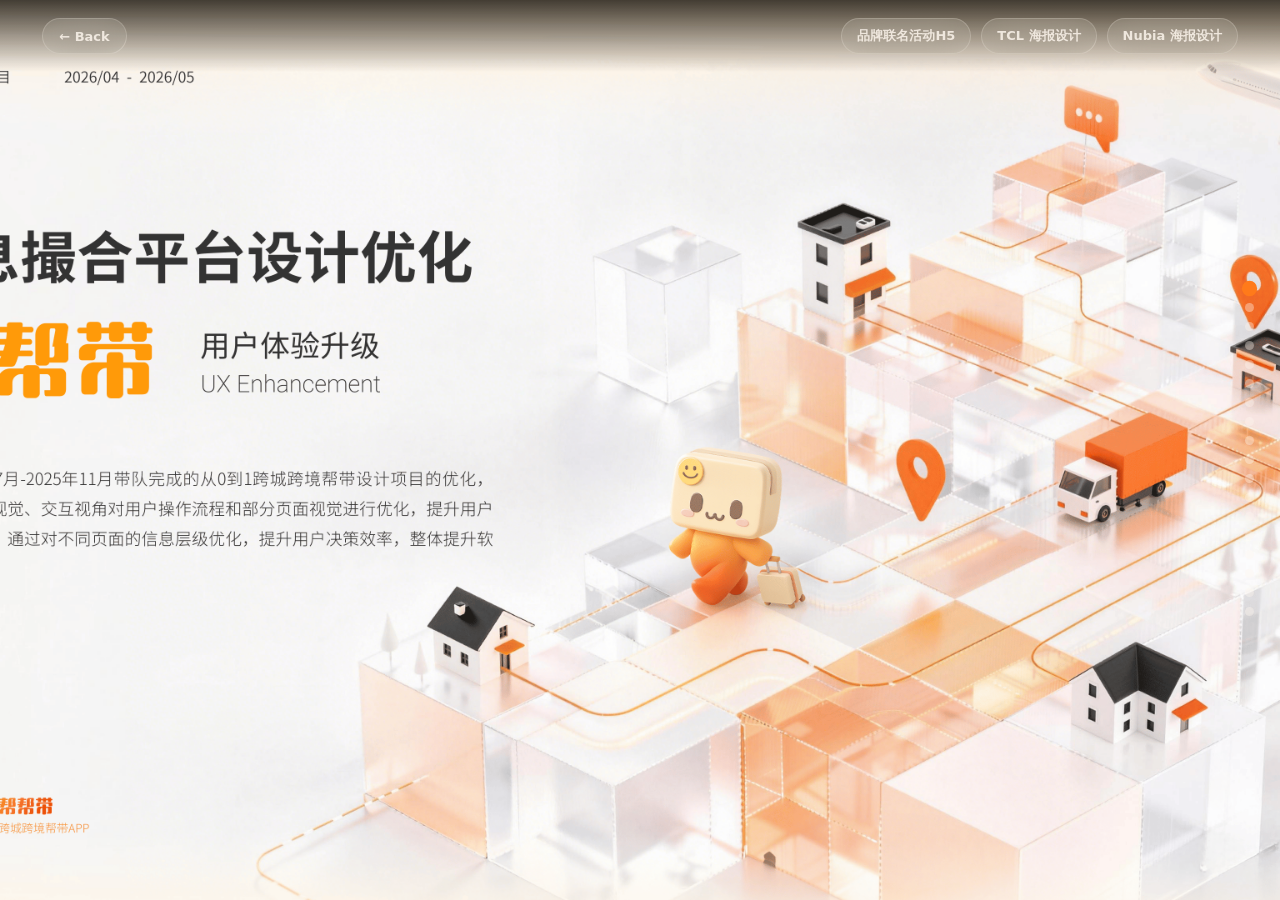
==== commit ed4d774a: "Revert "Revert "完成全部页面修改"" This reverts commit 81f98397f8eced7132ee8c263b6dc8feeda8b430." ====
--- a/bangbangdai.html
+++ b/bangbangdai.html
@@ -15,8 +15,8 @@
       <a class="detail-back" href="index.html#projects" aria-label="返回作品集首页">← Back</a>
       <nav class="detail-tabs" aria-label="其他项目快捷切换">
         <a href="xiaohongshu.html">品牌联名活动H5</a>
-        <a href="index.html#projects">TCL 海报设计</a>
-        <a href="index.html#projects">Nubia 海报设计</a>
+        <a href="tcl.html">TCL 海报设计</a>
+        <a href="nubia.html">Nubia 海报设计</a>
       </nav>
     </header>
 
@@ -85,10 +85,32 @@
         <img src="assets/bangbangdai/design-spec.png" alt="帮帮带形色字构质规范" />
       </section>
 
-      <section class="case-slide case-full-image dark-frame" data-slide="16">
-        <img src="assets/bangbangdai/visual-style.png" alt="帮帮带视觉风格" />
+      <section class="case-slide case-scroll-slide dark-frame" data-slide="16">
+        <div class="case-scroll-frame" aria-label="滚动查看帮帮带视觉风格完整内容">
+          <img src="assets/bangbangdai/visual-style.png" alt="帮帮带视觉风格" />
+        </div>
+      </section>
+
+      <section class="case-slide case-phone-gallery" data-slide="17">
+        <div class="case-horizontal-frame" aria-label="横向滑动查看帮帮带页面效果">
+          <div class="phone-gallery-track">
+            <figure class="phone-shot"><img src="assets/bangbangdai/page1.jpg" alt="帮帮带页面效果1" /></figure>
+            <figure class="phone-shot"><img src="assets/bangbangdai/page2.jpg" alt="帮帮带页面效果2" /></figure>
+            <figure class="phone-shot"><img src="assets/bangbangdai/page3.jpg" alt="帮帮带页面效果3" /></figure>
+            <figure class="phone-shot"><img src="assets/bangbangdai/page4.jpg" alt="帮帮带页面效果4" /></figure>
+            <figure class="phone-shot"><img src="assets/bangbangdai/page5.jpg" alt="帮帮带页面效果5" /></figure>
+            <figure class="phone-shot"><img src="assets/bangbangdai/page6.jpg" alt="帮帮带页面效果6" /></figure>
+            <figure class="phone-shot"><img src="assets/bangbangdai/page7.jpg" alt="帮帮带页面效果7" /></figure>
+            <figure class="phone-shot"><img src="assets/bangbangdai/page8.jpg" alt="帮帮带页面效果8" /></figure>
+            <figure class="phone-shot"><img src="assets/bangbangdai/page9.jpg" alt="帮帮带页面效果9" /></figure>
+          </div>
+        </div>
       </section>
     </main>
+
+    <div class="scroll-guide" aria-hidden="true">
+      <span class="scroll-gesture"></span>
+    </div>
 
     <aside class="case-progress" aria-label="页面进度">
       <button class="is-active" type="button" data-target-slide="0" aria-label="跳转到第1屏"></button>
@@ -108,6 +130,7 @@
       <button type="button" data-target-slide="14" aria-label="跳转到第15屏"></button>
       <button type="button" data-target-slide="15" aria-label="跳转到第16屏"></button>
       <button type="button" data-target-slide="16" aria-label="跳转到第17屏"></button>
+      <button type="button" data-target-slide="17" aria-label="跳转到第18屏"></button>
     </aside>
 
     <script src="script.js"></script>
--- a/styles.css
+++ b/styles.css
@@ -66,6 +66,10 @@
 
 body:not(.is-opening) .opening-animation {
   visibility: hidden;
+}
+
+.opening-skipped .opening-animation {
+  display: none;
 }
 
 .opening-grid {
@@ -1571,22 +1575,32 @@
 
 .collage-stack:nth-child(3) .paper-1 {
   --paper-color: #ffffff;
+  --paper-image: url("images/game-picture01.jpg");
+  --paper-grid-opacity: 0;
 }
 
 .collage-stack:nth-child(3) .paper-2 {
   --paper-color: #f0f0ee;
+  --paper-image: url("images/game-picture02.jpg");
+  --paper-grid-opacity: 0;
 }
 
 .collage-stack:nth-child(3) .paper-3 {
   --paper-color: #d9e2e6;
+  --paper-image: url("images/game-picture03.jpg");
+  --paper-grid-opacity: 0;
 }
 
 .collage-stack:nth-child(3) .paper-4 {
   --paper-color: #f5f2ec;
+  --paper-image: url("images/game-picture04.jpg");
+  --paper-grid-opacity: 0;
 }
 
 .collage-stack:nth-child(3) .paper-5 {
   --paper-color: #e3e0db;
+  --paper-image: url("images/game-picture05.jpg");
+  --paper-grid-opacity: 0;
 }
 
 .collage-stack:hover .collage-label {
@@ -2661,6 +2675,22 @@
   will-change: transform, clip-path;
 }
 
+.opening-skipped .hero h1 span {
+  animation-delay: 120ms;
+}
+
+.opening-skipped .hero h1 span:nth-child(2) {
+  animation-delay: 260ms;
+}
+
+.opening-skipped .hero .eyebrow {
+  animation-delay: 420ms;
+}
+
+.opening-skipped .hero-visual img {
+  animation-delay: 520ms;
+}
+
 .scroll-cue {
   animation-duration: 2.9s;
   animation-timing-function: var(--motion-ease);
@@ -2957,6 +2987,15 @@
   padding: 0 clamp(18px, 3.3vw, 56px);
   background: linear-gradient(180deg, rgba(8, 7, 5, 0.76), rgba(8, 7, 5, 0));
   color: #fff8ef;
+  opacity: 1;
+  transform: translateY(0);
+  transition: opacity 360ms ease, transform 360ms var(--motion-ease);
+}
+
+.detail-header.is-hidden {
+  opacity: 0;
+  pointer-events: none;
+  transform: translateY(-110%);
 }
 
 .detail-back,
@@ -3197,9 +3236,9 @@
     #fff7ea;
 }
 
-.case-full-image img,
-.case-dark.case-full-image img,
-.case-showcase.case-full-image img {
+.case-full-image > img,
+.case-dark.case-full-image > img,
+.case-showcase.case-full-image > img {
   position: relative;
   inset: auto;
   width: 100%;
@@ -3215,6 +3254,203 @@
   background: transparent;
 }
 
+.case-scroll-slide {
+  padding: 0;
+  overflow: hidden;
+  background: #10263b;
+}
+
+.case-scroll-frame {
+  width: 100%;
+  height: 100svh;
+  overflow-x: hidden;
+  overflow-y: auto;
+  overscroll-behavior: contain;
+  scrollbar-width: none;
+}
+
+.case-scroll-frame::-webkit-scrollbar {
+  display: none;
+}
+
+.case-scroll-frame img {
+  display: block;
+  width: 100%;
+  height: auto;
+  min-height: 100svh;
+  object-fit: contain;
+  object-position: top center;
+}
+
+.case-phone-placeholder {
+  display: grid;
+  place-items: center;
+  padding: clamp(74px, 7vw, 108px) 24px clamp(26px, 4vw, 56px);
+  background:
+    radial-gradient(circle at 24% 18%, rgba(255, 154, 82, 0.28), transparent 30%),
+    radial-gradient(circle at 78% 72%, rgba(255, 209, 139, 0.24), transparent 34%),
+    #fff5e7;
+}
+
+.iphone16-placeholder {
+  width: min(42vh, 360px);
+  aspect-ratio: 393 / 852;
+  border-radius: 42px;
+  background:
+    linear-gradient(180deg, rgba(255, 255, 255, 0.32), transparent 24%),
+    linear-gradient(145deg, #ffb36f, #ff6b23 52%, #f34410);
+  box-shadow:
+    inset 0 0 0 10px rgba(255, 255, 255, 0.86),
+    inset 0 0 0 12px rgba(28, 24, 20, 0.12),
+    0 34px 100px rgba(255, 102, 24, 0.28);
+}
+
+.case-phone-gallery {
+  padding: 0;
+  overflow: hidden;
+  background:
+    radial-gradient(circle at 18% 24%, rgba(255, 129, 54, 0.24), transparent 30%),
+    radial-gradient(circle at 86% 68%, rgba(255, 209, 139, 0.2), transparent 36%),
+    #f6ede3;
+}
+
+.case-horizontal-frame {
+  width: 100%;
+  height: 100svh;
+  overflow-x: auto;
+  overflow-y: hidden;
+  overscroll-behavior: contain;
+  scroll-snap-type: x mandatory;
+  scrollbar-width: none;
+}
+
+.case-horizontal-frame::-webkit-scrollbar {
+  display: none;
+}
+
+.phone-gallery-track {
+  display: flex;
+  width: max-content;
+  min-width: 100%;
+  height: 100%;
+  align-items: center;
+  gap: clamp(28px, 4vw, 72px);
+  padding: clamp(76px, 8vw, 116px) clamp(34px, 7vw, 132px) clamp(32px, 5vw, 72px);
+}
+
+.phone-shot {
+  flex: 0 0 auto;
+  width: min(38vh, 360px);
+  aspect-ratio: 393 / 852;
+  margin: 0;
+  overflow: hidden;
+  border-radius: clamp(26px, 4vh, 42px);
+  background: #111;
+  box-shadow:
+    0 30px 82px rgba(32, 24, 18, 0.18),
+    0 0 0 10px rgba(255, 255, 255, 0.84),
+    0 0 0 12px rgba(24, 20, 18, 0.1);
+  scroll-snap-align: center;
+}
+
+.phone-shot img {
+  width: 100%;
+  height: 100%;
+  object-fit: cover;
+}
+
+.scroll-guide {
+  position: fixed;
+  inset: 0;
+  z-index: 55;
+  display: grid;
+  place-items: center;
+  pointer-events: none;
+  animation: scroll-guide-exit 2000ms ease forwards;
+}
+
+.scroll-guide::before {
+  position: absolute;
+  inset: 0;
+  background: rgba(5, 5, 5, 0.36);
+  content: "";
+}
+
+.scroll-gesture {
+  position: relative;
+  z-index: 1;
+  width: clamp(76px, 9vw, 112px);
+  height: clamp(118px, 14vw, 166px);
+  border: clamp(5px, 0.5vw, 7px) solid rgba(255, 255, 255, 0.96);
+  border-radius: 999px;
+  background: rgba(255, 255, 255, 0.1);
+  box-shadow:
+    0 26px 90px rgba(0, 0, 0, 0.34),
+    inset 0 0 28px rgba(255, 255, 255, 0.12);
+  backdrop-filter: blur(8px);
+}
+
+.scroll-gesture::before {
+  position: absolute;
+  top: 22%;
+  left: 50%;
+  width: clamp(9px, 1vw, 14px);
+  height: clamp(26px, 3vw, 38px);
+  border-radius: 999px;
+  background: #fff;
+  content: "";
+  transform: translateX(-50%);
+  animation: scroll-wheel-hint 1100ms ease-in-out infinite;
+}
+
+.scroll-gesture::after {
+  position: absolute;
+  left: 50%;
+  bottom: clamp(-48px, -4vw, -34px);
+  width: clamp(26px, 3vw, 38px);
+  height: clamp(26px, 3vw, 38px);
+  border-right: clamp(5px, 0.5vw, 7px) solid #fff;
+  border-bottom: clamp(5px, 0.5vw, 7px) solid #fff;
+  content: "";
+  transform: translateX(-50%) rotate(45deg);
+  animation: scroll-arrow-hint 1100ms ease-in-out infinite;
+}
+
+@keyframes scroll-wheel-hint {
+  0%,
+  100% {
+    opacity: 0.35;
+    transform: translate(-50%, 0);
+  }
+  48% {
+    opacity: 1;
+    transform: translate(-50%, 34px);
+  }
+}
+
+@keyframes scroll-arrow-hint {
+  0%,
+  100% {
+    opacity: 0.25;
+    transform: translate(-50%, -8px) rotate(45deg);
+  }
+  48% {
+    opacity: 1;
+    transform: translate(-50%, 2px) rotate(45deg);
+  }
+}
+
+@keyframes scroll-guide-exit {
+  0%,
+  78% {
+    opacity: 1;
+  }
+  100% {
+    opacity: 0;
+    visibility: hidden;
+  }
+}
+
 .xiaohongshu-detail-page {
   background: #050505;
 }
@@ -3229,75 +3465,833 @@
   background: #ff2442;
 }
 
+.tcl-detail-page {
+  background: #050814;
+}
+
+.tcl-detail-page .detail-header {
+  background: linear-gradient(180deg, rgba(5, 8, 20, 0.78), rgba(5, 8, 20, 0));
+}
+
+.tcl-detail-page .detail-back:hover,
+.tcl-detail-page .detail-tabs a:hover,
+.tcl-detail-page .case-progress button.is-active {
+  background: #1d7dff;
+}
+
+.nubia-detail-page {
+  background: #050816;
+}
+
+.nubia-detail-page .detail-header {
+  background: linear-gradient(180deg, rgba(5, 8, 22, 0.76), rgba(5, 8, 22, 0));
+}
+
+.nubia-detail-page .detail-back:hover,
+.nubia-detail-page .detail-tabs a:hover,
+.nubia-detail-page .case-progress button.is-active {
+  background: #ff1717;
+}
+
+.nubia-slide {
+  background: #050816;
+}
+
+.nubia-slide > img {
+  width: 100%;
+  height: 100svh;
+  object-fit: cover;
+  object-position: center;
+}
+
+.nubia-social-slide {
+  padding: 0;
+  overflow: hidden;
+  background:
+    radial-gradient(circle at 82% 30%, rgba(85, 78, 154, 0.34), transparent 32%),
+    linear-gradient(90deg, #060818 0%, #101b45 48%, #3d3470 100%);
+}
+
+.nubia-social-phone {
+  position: absolute;
+  inset: 0;
+  z-index: 1;
+  width: 100%;
+  height: 100%;
+  object-fit: cover;
+  object-position: center;
+  opacity: 0.96;
+  user-select: none;
+}
+
+.nubia-social-slide::after {
+  position: absolute;
+  inset: 0;
+  z-index: 2;
+  background:
+    linear-gradient(90deg, rgba(5, 8, 22, 0) 0 36%, rgba(5, 8, 22, 0.18) 49%, rgba(40, 34, 84, 0.08) 100%),
+    linear-gradient(180deg, rgba(5, 8, 22, 0.12), rgba(5, 8, 22, 0.2));
+  content: "";
+  pointer-events: none;
+}
+
+.nubia-poster-wall {
+  position: absolute;
+  top: -12svh;
+  right: clamp(-160px, -4vw, -42px);
+  bottom: -12svh;
+  z-index: 4;
+  width: min(64vw, 1220px);
+  pointer-events: none;
+}
+
+.nubia-poster-wall::before {
+  position: absolute;
+  inset: 0;
+  z-index: 4;
+  background:
+    linear-gradient(90deg, rgba(9, 13, 38, 0.48), transparent 16%, transparent 84%, rgba(50, 43, 99, 0.42)),
+    linear-gradient(180deg, rgba(7, 9, 25, 0.88), transparent 18%, transparent 82%, rgba(7, 9, 25, 0.86));
+  content: "";
+  pointer-events: none;
+}
+
+.nubia-poster-columns {
+  position: absolute;
+  inset: 0 8% 0 18%;
+  z-index: 3;
+  display: grid;
+  grid-template-columns: repeat(2, minmax(0, 1fr));
+  gap: clamp(22px, 2.8vw, 54px);
+  transform: rotate(0.001deg);
+}
+
+.nubia-poster-column {
+  position: relative;
+  overflow: hidden;
+}
+
+.nubia-poster-column-back {
+  position: absolute;
+  top: -4%;
+  bottom: -4%;
+  z-index: 1;
+  width: min(22vw, 380px);
+  opacity: 0.24;
+  filter: saturate(0.8) brightness(0.7);
+}
+
+.column-back-left {
+  left: 0;
+  transform: translateX(-18%);
+}
+
+.column-back-right {
+  right: 0;
+  transform: translateX(18%);
+}
+
+.nubia-poster-track {
+  display: grid;
+  gap: clamp(22px, 2.4vw, 44px);
+  padding: clamp(22px, 2.5vw, 46px) 0;
+  animation: nubia-poster-scroll 26s linear infinite;
+  animation-play-state: paused;
+}
+
+.nubia-poster-track.reverse {
+  animation-name: nubia-poster-scroll-reverse;
+  animation-duration: 31s;
+}
+
+.case-slide.is-active .nubia-poster-track {
+  animation-play-state: running;
+}
+
+.nubia-poster-track img {
+  display: block;
+  width: 100%;
+  aspect-ratio: 3621 / 4550;
+  object-fit: cover;
+  border-radius: 0;
+  box-shadow:
+    0 32px 82px rgba(0, 0, 0, 0.36),
+    0 0 0 1px rgba(205, 218, 255, 0.08);
+}
+
+.nubia-poster-column-back .nubia-poster-track {
+  gap: clamp(18px, 2vw, 36px);
+  animation-duration: 34s;
+}
+
+@keyframes nubia-poster-scroll {
+  from {
+    transform: translateY(0);
+  }
+  to {
+    transform: translateY(-50%);
+  }
+}
+
+@keyframes nubia-poster-scroll-reverse {
+  from {
+    transform: translateY(-50%);
+  }
+  to {
+    transform: translateY(0);
+  }
+}
+
+.tcl-cover-slide {
+  background: #050814;
+}
+
+.tcl-cover-slide > img {
+  width: 100%;
+  height: 100svh;
+  object-fit: cover;
+  object-position: center;
+}
+
+.tcl-poster-slide {
+  padding: 0;
+  overflow: hidden;
+  background:
+    radial-gradient(circle at 46% 14%, rgba(35, 122, 255, 0.34), transparent 24%),
+    radial-gradient(circle at 76% 48%, rgba(209, 35, 82, 0.22), transparent 25%),
+    linear-gradient(180deg, #050815 0%, #0a1025 48%, #050812 100%);
+}
+
+.tcl-poster-viewport {
+  width: 100%;
+  height: 100svh;
+  overflow-x: hidden;
+  overflow-y: auto;
+  overscroll-behavior: contain;
+  scrollbar-width: none;
+}
+
+.tcl-poster-viewport::-webkit-scrollbar {
+  display: none;
+}
+
+.tcl-poster-art {
+  position: relative;
+  min-height: 168svh;
+  overflow: hidden;
+  padding: clamp(92px, 8vw, 136px) clamp(28px, 6vw, 118px) clamp(34px, 5vw, 86px);
+  color: #f8fbff;
+  isolation: isolate;
+}
+
+.tcl-poster-art::before,
+.tcl-poster-art::after {
+  position: absolute;
+  inset: auto;
+  z-index: -1;
+  border-radius: 50%;
+  content: "";
+  filter: blur(2px);
+}
+
+.tcl-poster-art::before {
+  top: 18%;
+  left: 12%;
+  width: min(56vw, 820px);
+  aspect-ratio: 1;
+  border: 1px solid rgba(88, 160, 255, 0.28);
+  box-shadow:
+    0 0 80px rgba(41, 117, 255, 0.22),
+    inset 0 0 90px rgba(42, 112, 255, 0.12);
+}
+
+.tcl-poster-art::after {
+  right: -10%;
+  bottom: 12%;
+  width: min(44vw, 660px);
+  aspect-ratio: 1;
+  background: radial-gradient(circle, rgba(35, 122, 255, 0.22), transparent 64%);
+}
+
+.tcl-poster-topline,
+.tcl-poster-footer {
+  display: flex;
+  justify-content: space-between;
+  gap: 18px;
+  color: rgba(248, 251, 255, 0.68);
+  font-size: clamp(12px, 1vw, 16px);
+  font-weight: 760;
+  letter-spacing: 0;
+}
+
+.tcl-poster-hero {
+  position: relative;
+  min-height: clamp(460px, 66svh, 720px);
+  margin-top: clamp(44px, 7vh, 88px);
+}
+
+.tcl-orbit {
+  position: absolute;
+  top: 7%;
+  left: 4%;
+  width: min(42vw, 640px);
+  aspect-ratio: 1;
+  border-radius: 50%;
+  background:
+    radial-gradient(circle at 50% 50%, rgba(54, 133, 255, 0.34), transparent 18%),
+    radial-gradient(circle at 48% 50%, transparent 36%, rgba(37, 104, 255, 0.24) 37%, transparent 40%),
+    conic-gradient(from 24deg, transparent, rgba(33, 126, 255, 0.74), transparent 16%, rgba(225, 35, 75, 0.8), transparent 34%);
+  opacity: 0.86;
+  transform: rotate(-10deg);
+}
+
+.tcl-orbit span {
+  position: absolute;
+  inset: var(--ring-inset, 9%);
+  border: 1px solid rgba(122, 182, 255, 0.24);
+  border-radius: 50%;
+  transform: rotate(var(--ring-rotate, 0deg));
+}
+
+.tcl-orbit span:nth-child(2) {
+  --ring-inset: 19%;
+  --ring-rotate: 18deg;
+}
+
+.tcl-orbit span:nth-child(3) {
+  --ring-inset: 31%;
+  --ring-rotate: -24deg;
+}
+
+.tcl-orbit b {
+  position: absolute;
+  top: 42%;
+  left: 18%;
+  font-size: clamp(72px, 10vw, 170px);
+  font-weight: 950;
+  line-height: 0.78;
+  text-shadow: 0 24px 60px rgba(0, 0, 0, 0.38);
+}
+
+.tcl-device {
+  position: absolute;
+  background: linear-gradient(145deg, rgba(255, 255, 255, 0.12), rgba(8, 13, 30, 0.94));
+  box-shadow:
+    0 28px 90px rgba(0, 0, 0, 0.46),
+    inset 0 0 0 1px rgba(255, 255, 255, 0.12);
+}
+
+.tcl-device-main {
+  right: 28%;
+  bottom: 3%;
+  width: min(42vw, 720px);
+  aspect-ratio: 16 / 10;
+  border-radius: 8px;
+  transform: perspective(900px) rotateY(-8deg) rotateX(2deg);
+}
+
+.tcl-device-side {
+  right: 6%;
+  bottom: 12%;
+  width: min(30vw, 520px);
+  aspect-ratio: 16 / 9;
+  border-radius: 7px;
+  transform: perspective(900px) rotateY(-16deg) rotateX(3deg);
+}
+
+.tcl-device-back {
+  top: 0;
+  right: 2%;
+  width: min(22vw, 360px);
+  aspect-ratio: 9 / 13;
+  border-radius: 12px 26px 26px 12px;
+  opacity: 0.74;
+  transform: perspective(900px) rotateY(-26deg) rotateX(2deg);
+}
+
+.tcl-device-back span {
+  position: absolute;
+  inset: 16% 18%;
+  border: 2px solid rgba(255, 255, 255, 0.16);
+  border-radius: inherit;
+}
+
+.tcl-screen {
+  position: absolute;
+  inset: 2.4%;
+  overflow: hidden;
+  border-radius: 5px;
+  background:
+    radial-gradient(circle at 34% 52%, rgba(59, 126, 255, 0.44), transparent 22%),
+    linear-gradient(128deg, rgba(20, 224, 190, 0.16), transparent 24%),
+    conic-gradient(from 210deg at 88% 20%, transparent, rgba(67, 141, 255, 0.64), transparent 28%),
+    #050819;
+}
+
+.tcl-screen::before,
+.tcl-screen::after {
+  position: absolute;
+  content: "";
+}
+
+.tcl-screen::before {
+  inset: 13% -8% auto 18%;
+  height: 26%;
+  border: 10px solid rgba(96, 162, 255, 0.44);
+  border-bottom: 0;
+  border-radius: 50% 50% 0 0;
+  transform: rotate(-18deg);
+}
+
+.tcl-screen::after {
+  inset: auto -18% 12% 32%;
+  height: 3px;
+  background: linear-gradient(90deg, transparent, #58a4ff, transparent);
+  box-shadow:
+    0 -56px 0 rgba(68, 137, 255, 0.54),
+    0 -112px 0 rgba(227, 39, 82, 0.52);
+  transform: rotate(-22deg);
+}
+
+.tcl-screen.game {
+  background:
+    radial-gradient(circle at 48% 48%, rgba(48, 152, 255, 0.48), transparent 18%),
+    conic-gradient(from 22deg, rgba(229, 36, 76, 0.8), transparent 15%, rgba(42, 135, 255, 0.72), transparent 38%),
+    #060917;
+}
+
+.tcl-speaker {
+  position: absolute;
+  right: 26%;
+  bottom: -28%;
+  width: 34%;
+  height: 28%;
+  border-radius: 0 0 12px 12px;
+  background:
+    repeating-radial-gradient(circle at 50% 50%, rgba(255, 255, 255, 0.18) 0 1px, transparent 1px 5px),
+    linear-gradient(180deg, #12192a, #060811);
+  box-shadow: 0 24px 60px rgba(0, 0, 0, 0.38);
+}
+
+.tcl-poster-copy {
+  width: min(760px, 58vw);
+  margin-top: clamp(-36px, -4vh, -10px);
+}
+
+.tcl-series {
+  margin-bottom: 16px;
+  color: rgba(169, 205, 255, 0.82);
+  font-size: clamp(13px, 1.1vw, 18px);
+  font-weight: 780;
+}
+
+.tcl-poster-copy h1 {
+  margin: 0;
+  color: #fff;
+  font-size: clamp(90px, 17vw, 310px);
+  line-height: 0.72;
+  text-align: left;
+}
+
+.tcl-poster-copy h2 {
+  margin: clamp(16px, 2vw, 28px) 0 18px;
+  color: rgba(255, 255, 255, 0.92);
+  font-size: clamp(28px, 4vw, 78px);
+  line-height: 1.03;
+}
+
+.tcl-poster-copy p:not(.tcl-series) {
+  max-width: 680px;
+  color: rgba(230, 240, 255, 0.7);
+  font-size: clamp(15px, 1.25vw, 22px);
+  line-height: 1.75;
+}
+
+.tcl-poster-grid {
+  display: grid;
+  grid-template-columns: repeat(4, minmax(0, 1fr));
+  gap: 12px;
+  margin: clamp(50px, 9vh, 106px) 0 clamp(42px, 8vh, 92px);
+}
+
+.tcl-poster-grid span {
+  min-height: clamp(74px, 12vw, 170px);
+  border: 1px solid rgba(123, 181, 255, 0.18);
+  background:
+    linear-gradient(135deg, rgba(76, 142, 255, 0.24), transparent 52%),
+    rgba(255, 255, 255, 0.035);
+}
+
+.tcl-poster-footer {
+  padding-top: 24px;
+  border-top: 1px solid rgba(248, 251, 255, 0.16);
+}
+
 .xhs-slide {
   padding: 0;
   background: #050505;
 }
 
-.xhs-slide img,
-.xiaohongshu-detail-page .case-full-image img {
+.xhs-slide > img,
+.xhs-cover-stage > img,
+.xiaohongshu-detail-page .case-full-image > img {
   width: 100%;
   height: 100svh;
-  object-fit: contain;
+  object-fit: cover;
 }
 
 .xhs-long-slide {
-  grid-template-columns: minmax(0, 1fr) minmax(280px, 0.82fr);
-  gap: clamp(24px, 4vw, 72px);
-  align-items: center;
-  padding: clamp(82px, 8vw, 118px) clamp(32px, 5vw, 96px) clamp(28px, 4vw, 64px);
-  background: #050505;
+  grid-template-columns: minmax(280px, 0.72fr) minmax(260px, 0.58fr);
+  gap: clamp(22px, 3vw, 54px);
+  align-items: start;
+  align-content: start;
+  padding: clamp(18px, 2.4vw, 34px) clamp(30px, 4.6vw, 82px) clamp(18px, 2.2vw, 30px);
+  background: #06141d;
+}
+
+.xhs-cover-slide {
+  overflow: hidden;
+}
+
+.xhs-cover-stage {
+  position: absolute;
+  top: 50%;
+  left: 50%;
+  width: max(100vw, calc(100svh * 16 / 9));
+  height: max(100svh, calc(100vw * 9 / 16));
+  overflow: hidden;
+  transform: translate(-50%, -50%);
+  transform-origin: center;
+}
+
+.xhs-cover-stage > img {
+  position: absolute;
+  inset: 0;
+  height: 100%;
+  object-position: center;
+}
+
+.xhs-cover-elements {
+  position: absolute;
+  inset: 0;
+  z-index: 3;
+  pointer-events: none;
+}
+
+.xhs-cover-element {
+  position: absolute;
+  width: var(--element-width);
+  height: auto;
+  opacity: 0;
+  filter: drop-shadow(0 16px 22px rgba(0, 78, 103, 0.1));
+  transform:
+    translate3d(var(--element-enter-x, 0), var(--element-enter-y, 34px), 0)
+    scale(var(--element-start-scale, 0.94))
+    rotate(var(--element-rotate, 0deg));
+  transform-origin: center;
+}
+
+.case-slide.is-active .xhs-cover-element {
+  animation: xhs-element-rise 980ms var(--motion-ease) forwards;
+  animation-delay: var(--element-delay, 120ms);
+}
+
+.xhs-cover-element.element-01 {
+  --element-width: 6.46%;
+  --element-delay: 280ms;
+  --element-enter-x: -18px;
+  --element-rotate: -4deg;
+  left: 56.7%;
+  top: 6.5%;
+}
+
+.xhs-cover-element.element-02 {
+  --element-width: 6.8%;
+  --element-delay: 180ms;
+  --element-enter-y: -24px;
+  left: 63.8%;
+  top: 9.6%;
+}
+
+.xhs-cover-element.element-03 {
+  --element-width: 10.13%;
+  --element-delay: 460ms;
+  --element-enter-x: 22px;
+  --element-rotate: 5deg;
+  left: 71.4%;
+  top: 5.6%;
+}
+
+.xhs-cover-element.element-04 {
+  --element-width: 8.2%;
+  --element-delay: 580ms;
+  --element-enter-x: -20px;
+  --element-rotate: -5deg;
+  left: 46.3%;
+  top: 22.5%;
+}
+
+.xhs-cover-element.element-05 {
+  --element-width: 10.13%;
+  --element-delay: 680ms;
+  --element-enter-y: 28px;
+  left: 54.7%;
+  top: 21.5%;
+}
+
+.xhs-cover-element.element-06 {
+  --element-width: 8.6%;
+  --element-delay: 760ms;
+  --element-enter-x: 20px;
+  --element-rotate: 3deg;
+  left: 63.4%;
+  top: 20.5%;
+}
+
+.xhs-cover-element.element-07 {
+  --element-width: 9.48%;
+  --element-delay: 360ms;
+  --element-enter-y: -22px;
+  left: 51.4%;
+  top: 40.8%;
+}
+
+.xhs-cover-element.element-08 {
+  --element-width: 12.5%;
+  --element-delay: 860ms;
+  --element-enter-x: 20px;
+  left: 62%;
+  top: 40.6%;
+}
+
+@keyframes xhs-element-rise {
+  0% {
+    opacity: 0;
+    filter: blur(8px) drop-shadow(0 16px 22px rgba(0, 78, 103, 0.1));
+    transform:
+      translate3d(var(--element-enter-x, 0), var(--element-enter-y, 34px), 0)
+      scale(var(--element-start-scale, 0.94))
+      rotate(var(--element-rotate, 0deg));
+  }
+  64% {
+    opacity: 1;
+    filter: blur(0) drop-shadow(0 16px 22px rgba(0, 78, 103, 0.1));
+    transform:
+      translate3d(calc(var(--element-enter-x, 0) * -0.08), calc(var(--element-enter-y, 34px) * -0.08), 0)
+      scale(1.025)
+      rotate(var(--element-rotate, 0deg));
+  }
+  100% {
+    opacity: 1;
+    filter: blur(0) drop-shadow(0 16px 22px rgba(0, 78, 103, 0.1));
+    transform: translate3d(0, 0, 0) scale(1) rotate(var(--element-rotate, 0deg));
+  }
 }
 
 .xhs-long-image {
-  display: grid;
-  width: min(50vw, 780px);
-  height: calc(100svh - clamp(126px, 12vw, 182px));
-  place-items: center;
+  position: relative;
+  grid-column: 2;
+  width: min(42vw, 540px);
+  height: calc(100svh - clamp(36px, 4.6vw, 64px));
   justify-self: center;
   margin: 0;
-  overflow: hidden;
-}
-
-.xhs-long-image img {
-  width: auto;
-  height: 100%;
+  overflow-x: hidden;
+  overflow-y: auto;
+  border-radius: 0;
+  background: #06141d;
+  overscroll-behavior: contain;
+  scrollbar-width: thin;
+  scrollbar-color: rgba(255, 255, 255, 0.34) transparent;
+}
+
+.xhs-long-image::-webkit-scrollbar {
+  display: block;
+  width: 6px;
+}
+
+.xhs-long-image::-webkit-scrollbar-thumb {
+  border-radius: 999px;
+  background: rgba(255, 255, 255, 0.32);
+}
+
+.xhs-long-content {
+  position: relative;
+}
+
+.xhs-long-content > img {
+  width: 100%;
+  height: auto;
+  min-height: 0;
   object-fit: contain;
+  object-position: top center;
+}
+
+.xhs-scroll-hint {
+  position: sticky;
+  right: 0;
+  bottom: 24px;
+  left: 0;
+  z-index: 6;
+  display: grid;
+  width: 100%;
+  height: 0;
+  place-items: end center;
+  pointer-events: none;
+  animation: xhs-scroll-hint-exit 2800ms ease forwards;
+}
+
+.xhs-scroll-hint span {
+  position: relative;
+  display: grid;
+  width: 42px;
+  height: 58px;
+  place-items: center;
+  border: 2px solid rgba(255, 255, 255, 0.88);
+  border-radius: 999px;
+  background: rgba(6, 20, 29, 0.44);
+  box-shadow: 0 16px 40px rgba(0, 0, 0, 0.22);
+  backdrop-filter: blur(8px);
+}
+
+.xhs-scroll-hint span::before {
+  width: 5px;
+  height: 14px;
+  border-radius: 999px;
+  background: #fff;
+  content: "";
+  animation: xhs-scroll-dot 1050ms ease-in-out infinite;
+}
+
+.xhs-scroll-hint span::after {
+  position: absolute;
+  bottom: -22px;
+  left: 50%;
+  width: 14px;
+  height: 14px;
+  border-right: 3px solid #fff;
+  border-bottom: 3px solid #fff;
+  content: "";
+  transform: translateX(-50%) rotate(45deg);
+  animation: xhs-scroll-arrow 1050ms ease-in-out infinite;
+}
+
+@keyframes xhs-scroll-dot {
+  0%,
+  100% {
+    opacity: 0.36;
+    transform: translateY(-8px);
+  }
+  48% {
+    opacity: 1;
+    transform: translateY(9px);
+  }
+}
+
+@keyframes xhs-scroll-arrow {
+  0%,
+  100% {
+    opacity: 0.28;
+    transform: translate(-50%, -6px) rotate(45deg);
+  }
+  48% {
+    opacity: 1;
+    transform: translate(-50%, 2px) rotate(45deg);
+  }
+}
+
+@keyframes xhs-scroll-hint-exit {
+  0%,
+  78% {
+    opacity: 1;
+  }
+  100% {
+    opacity: 0;
+    visibility: hidden;
+  }
+}
+
+.xhs-hotzones {
+  position: absolute;
+  inset: 0;
+  z-index: 3;
+  pointer-events: none;
+}
+
+.xhs-hotzones span {
+  position: absolute;
+  left: 0;
+  width: 100%;
+  height: var(--hot-height);
+  top: var(--hot-top);
+  pointer-events: none;
 }
 
 .xhs-explain-placeholders {
+  position: sticky;
+  top: 50%;
+  grid-column: 1;
   display: grid;
-  width: min(520px, 100%);
-  grid-template-columns: repeat(2, minmax(0, 1fr));
-  gap: clamp(12px, 1.5vw, 18px);
+  width: min(460px, 100%);
+  aspect-ratio: 1154 / 620;
   justify-self: center;
-}
-
-.xhs-explain-placeholders span {
+  align-self: center;
+  opacity: 1;
+  transform: translateY(-50%);
+  pointer-events: none;
+  transition: opacity 420ms var(--motion-ease), transform 620ms var(--motion-ease);
+}
+
+.xhs-explain-placeholders img {
+  position: absolute;
+  inset: 0;
   display: block;
-  aspect-ratio: 1.12;
-  border-radius: 6px;
-  background: var(--placeholder-color, #ff2442);
-}
-
-.xhs-explain-placeholders span:nth-child(2) {
-  --placeholder-color: #ffe15a;
-}
-
-.xhs-explain-placeholders span:nth-child(3) {
-  --placeholder-color: #3f7cff;
-}
-
-.xhs-explain-placeholders span:nth-child(4) {
-  --placeholder-color: #34d399;
-}
-
-.xhs-explain-placeholders span:nth-child(5) {
-  --placeholder-color: #ff8a3d;
-}
-
-.xhs-explain-placeholders span:nth-child(6) {
-  --placeholder-color: #f6f0e8;
+  width: 100%;
+  max-height: min(74svh, 620px);
+  height: auto;
+  border-radius: 14px;
+  box-shadow: 0 18px 46px rgba(0, 0, 0, 0.16);
+  opacity: 0;
+  transform: translateY(18px) scale(0.98);
+  transition:
+    opacity 500ms var(--motion-ease),
+    transform 700ms var(--motion-ease);
+  transition-delay: calc(var(--placeholder-index, 0) * 50ms);
+}
+
+.xhs-explain-placeholders.is-visible {
+  opacity: 1;
+  transform: translateY(-50%);
+  pointer-events: none;
+}
+
+.xhs-explain-placeholders img.is-active {
+  opacity: 1;
+  transform: translateY(0) scale(1);
+}
+
+.xhs-explain-placeholders:not(:has(img.is-active)) img:first-child {
+  opacity: 1;
+  transform: translateY(0) scale(1);
+}
+
+.xhs-explain-placeholders img:nth-child(1) {
+  --placeholder-index: 0;
+}
+
+.xhs-explain-placeholders img:nth-child(2) {
+  --placeholder-index: 1;
+}
+
+.xhs-explain-placeholders img:nth-child(3) {
+  --placeholder-index: 2;
+}
+
+.xhs-explain-placeholders img:nth-child(4) {
+  --placeholder-index: 3;
+}
+
+.xhs-explain-placeholders img:nth-child(5) {
+  --placeholder-index: 4;
 }
 
 .case-dark::before,
@@ -3526,40 +4520,127 @@
     height: auto;
   }
 
-  .case-full-image img,
-  .case-dark.case-full-image img,
-  .case-showcase.case-full-image img {
+  .case-full-image > img,
+  .case-dark.case-full-image > img,
+  .case-showcase.case-full-image > img {
     height: 100svh;
     max-height: 100svh;
     object-fit: cover;
   }
 
-  .xhs-slide img,
-  .xiaohongshu-detail-page .case-full-image img {
-    height: auto;
+  .xhs-slide > img,
+  .xhs-cover-stage > img,
+  .xiaohongshu-detail-page .case-full-image > img {
+    height: 100svh;
     min-height: 100svh;
-    object-fit: contain;
+    object-fit: cover;
   }
 
   .xhs-long-slide {
     grid-template-columns: 1fr;
     gap: 18px;
     min-height: 100svh;
-    padding: 86px 18px 34px;
+    padding: 18px 18px 28px;
   }
 
   .xhs-long-image {
-    width: min(100%, 420px);
-    height: auto;
-  }
-
-  .xhs-long-image img {
+    grid-column: auto;
+    order: 2;
+    width: min(72vw, 360px);
+    height: calc(100svh - 46px);
+  }
+
+  .xhs-long-content > img {
     width: 100%;
     height: auto;
   }
 
+  .tcl-poster-art {
+    min-height: 176svh;
+    padding: 92px 18px 42px;
+  }
+
+  .tcl-poster-topline,
+  .tcl-poster-footer {
+    flex-direction: column;
+    gap: 8px;
+  }
+
+  .tcl-poster-hero {
+    min-height: 460px;
+    margin-top: 34px;
+  }
+
+  .tcl-orbit {
+    top: 4%;
+    left: -18%;
+    width: 88vw;
+  }
+
+  .tcl-orbit b {
+    font-size: clamp(68px, 24vw, 124px);
+  }
+
+  .tcl-device-main {
+    right: 8%;
+    bottom: 4%;
+    width: 82vw;
+  }
+
+  .tcl-device-side {
+    right: -10%;
+    bottom: 24%;
+    width: 62vw;
+  }
+
+  .tcl-device-back {
+    top: 2%;
+    right: -4%;
+    width: 42vw;
+  }
+
+  .tcl-poster-copy {
+    width: 100%;
+    margin-top: 8px;
+  }
+
+  .tcl-poster-copy h1 {
+    font-size: clamp(82px, 29vw, 132px);
+  }
+
+  .tcl-poster-grid {
+    grid-template-columns: repeat(2, minmax(0, 1fr));
+  }
+
   .xhs-explain-placeholders {
-    width: min(100%, 420px);
+    grid-column: auto;
+    order: 1;
+    width: min(100%, 360px);
+  }
+
+  .xhs-explain-placeholders img {
+    border-radius: 10px;
+  }
+
+  .nubia-social-phone {
+    object-position: 24% center;
+  }
+
+  .nubia-poster-wall {
+    top: -8svh;
+    right: -26vw;
+    bottom: -8svh;
+    width: 86vw;
+  }
+
+  .nubia-poster-columns {
+    inset: 0 7% 0 24%;
+    gap: 16px;
+  }
+
+  .nubia-poster-column-back {
+    width: 34vw;
+    opacity: 0.18;
   }
 
   .case-progress {
@@ -3646,32 +4727,92 @@
     padding: 0;
   }
 
-  .case-full-image img,
-  .case-dark.case-full-image img,
-  .case-showcase.case-full-image img {
+  .case-full-image > img,
+  .case-dark.case-full-image > img,
+  .case-showcase.case-full-image > img {
     height: 100svh;
     object-fit: cover;
   }
 
-  .xhs-slide img,
-  .xiaohongshu-detail-page .case-full-image img {
+  .xhs-slide > img,
+  .xhs-cover-stage > img,
+  .xiaohongshu-detail-page .case-full-image > img {
     height: 100svh;
+    object-fit: cover;
   }
 
   .xhs-long-slide {
-    grid-template-columns: minmax(0, 1fr) minmax(220px, 0.72fr);
+    grid-template-columns: minmax(190px, 0.54fr) minmax(210px, 0.68fr);
+    gap: 16px;
+    padding: 18px 18px 20px;
+  }
+
+  .xhs-long-image {
+    grid-column: 2;
+    order: initial;
+    width: min(40vw, 320px);
+    height: calc(100svh - 38px);
+  }
+
+  .tcl-poster-art {
+    min-height: 170svh;
+    padding-right: 28px;
+    padding-left: 28px;
+  }
+
+  .tcl-poster-hero {
+    min-height: 54svh;
+  }
+
+  .tcl-orbit {
+    left: -6%;
+    width: 56vw;
+  }
+
+  .tcl-device-main {
+    right: 23%;
+    width: 48vw;
+  }
+
+  .tcl-device-side {
+    right: 0;
+    width: 36vw;
+  }
+
+  .tcl-device-back {
+    width: 26vw;
+  }
+
+  .tcl-poster-copy {
+    width: min(720px, 86vw);
+  }
+
+  .xhs-explain-placeholders {
+    grid-column: 1;
+    order: initial;
+    width: min(100%, 270px);
+  }
+
+  .xhs-explain-placeholders img {
+    border-radius: 10px;
+  }
+
+  .nubia-social-phone {
+    object-position: 26% center;
+  }
+
+  .nubia-poster-wall {
+    right: -18vw;
+    width: 78vw;
+  }
+
+  .nubia-poster-columns {
+    inset: 0 8% 0 22%;
     gap: 18px;
-    padding: 74px 18px 24px;
-  }
-
-  .xhs-long-image {
-    width: min(50vw, 420px);
-    height: calc(100svh - 102px);
-  }
-
-  .xhs-explain-placeholders {
-    grid-template-columns: repeat(2, minmax(0, 1fr));
-    gap: 10px;
+  }
+
+  .nubia-poster-column-back {
+    width: 29vw;
   }
 }
 
@@ -3703,3 +4844,451 @@
     font-size: clamp(28px, 9vw, 42px);
   }
 }
+
+.tcl-detail-page .tcl-poster-slide {
+  background:
+    radial-gradient(circle at 24% 8%, rgba(45, 127, 255, 0.34), transparent 26%),
+    radial-gradient(circle at 84% 42%, rgba(220, 34, 77, 0.16), transparent 30%),
+    linear-gradient(180deg, #071127 0%, #07172e 54%, #030712 100%);
+}
+
+.tcl-detail-page .tcl-poster-viewport {
+  height: 100svh;
+  overflow: hidden;
+}
+
+.tcl-detail-page .tcl-poster-art {
+  display: grid;
+  min-height: 100svh;
+  grid-template-rows: auto minmax(0, 1fr) auto;
+  padding: clamp(88px, 7vw, 118px) clamp(22px, 5.4vw, 96px) clamp(16px, 2.2vw, 34px);
+}
+
+.tcl-detail-page .tcl-poster-art::before {
+  top: 15%;
+  left: -7%;
+  width: min(54vw, 760px);
+  opacity: 0.72;
+}
+
+.tcl-detail-page .tcl-poster-art::after {
+  right: -12%;
+  bottom: -12%;
+  width: min(46vw, 640px);
+}
+
+.tcl-detail-page .tcl-poster-copy {
+  position: relative;
+  z-index: 8;
+  align-self: start;
+  width: min(670px, 52vw);
+  margin-top: clamp(42px, 7vh, 72px);
+  pointer-events: none;
+}
+
+.tcl-detail-page .tcl-poster-copy h1 {
+  font-size: clamp(82px, 11vw, 188px);
+  text-shadow: 0 24px 70px rgba(0, 0, 0, 0.32);
+}
+
+.tcl-detail-page .tcl-poster-copy h2 {
+  font-size: clamp(30px, 3.6vw, 66px);
+}
+
+.tcl-detail-page .tcl-poster-copy p:not(.tcl-series) {
+  max-width: 620px;
+}
+
+.tcl-poster-stack {
+  position: absolute;
+  right: clamp(26px, 5.6vw, 108px);
+  bottom: clamp(28px, 4vh, 50px);
+  left: clamp(260px, 31vw, 560px);
+  z-index: 12;
+  height: min(42svh, 370px);
+  pointer-events: none;
+  perspective: 1200px;
+}
+
+.tcl-poster-card {
+  --poster-x: 0%;
+  --poster-y: 70%;
+  --poster-rotate: 0deg;
+  --poster-scale: 1;
+  position: absolute;
+  bottom: 0;
+  left: 50%;
+  width: min(20vw, 250px);
+  aspect-ratio: 3640 / 4550;
+  margin: 0;
+  overflow: hidden;
+  border-radius: 6px;
+  background: #071024;
+  box-shadow:
+    0 30px 80px rgba(0, 0, 0, 0.38),
+    0 0 0 1px rgba(200, 225, 255, 0.18);
+  cursor: zoom-in;
+  outline: 0;
+  pointer-events: auto;
+  transform:
+    translateX(calc(-50% + var(--poster-x)))
+    translateY(var(--poster-y))
+    rotate(var(--poster-rotate))
+    scale(var(--poster-scale));
+  transform-origin: 50% 100%;
+  transition:
+    filter 260ms ease,
+    opacity 260ms ease,
+    transform 520ms var(--motion-ease),
+    z-index 0ms linear 260ms;
+}
+
+.tcl-poster-card img {
+  width: 100%;
+  height: 100%;
+  object-fit: cover;
+  transform: scale(1.01);
+  transition: transform 520ms var(--motion-ease);
+}
+
+.poster-card-01 {
+  --poster-x: -46%;
+  --poster-y: 67%;
+  --poster-rotate: -8deg;
+  z-index: 1;
+}
+
+.poster-card-02 {
+  --poster-x: -14%;
+  --poster-y: 72%;
+  --poster-rotate: -2deg;
+  z-index: 2;
+}
+
+.poster-card-03 {
+  --poster-x: 18%;
+  --poster-y: 69%;
+  --poster-rotate: 4deg;
+  z-index: 3;
+}
+
+.poster-card-04 {
+  --poster-x: 50%;
+  --poster-y: 74%;
+  --poster-rotate: 9deg;
+  z-index: 4;
+}
+
+.tcl-poster-stack:hover .tcl-poster-card,
+.tcl-poster-stack:focus-within .tcl-poster-card {
+  filter: saturate(0.68) brightness(0.62);
+  opacity: 0.58;
+}
+
+.tcl-poster-card:hover,
+.tcl-poster-card:focus-visible {
+  --poster-y: -4%;
+  --poster-scale: 1.34;
+  z-index: 20;
+  filter: none !important;
+  opacity: 1 !important;
+  transition:
+    filter 260ms ease,
+    opacity 260ms ease,
+    transform 620ms var(--motion-ease),
+    z-index 0ms;
+}
+
+.tcl-poster-card:hover img,
+.tcl-poster-card:focus-visible img {
+  transform: scale(1);
+}
+
+.tcl-detail-page .tcl-poster-footer {
+  position: relative;
+  z-index: 14;
+  align-self: end;
+}
+
+@media (max-width: 760px) {
+  .tcl-detail-page .tcl-poster-art {
+    padding: 88px 18px 16px;
+  }
+
+  .tcl-detail-page .tcl-poster-topline,
+  .tcl-detail-page .tcl-poster-footer {
+    flex-direction: row;
+    align-items: center;
+    gap: 12px;
+    font-size: 11px;
+  }
+
+  .tcl-detail-page .tcl-poster-copy {
+    width: min(100%, 360px);
+    margin-top: 34px;
+  }
+
+  .tcl-detail-page .tcl-poster-copy h1 {
+    font-size: clamp(72px, 25vw, 118px);
+  }
+
+  .tcl-detail-page .tcl-poster-copy h2 {
+    font-size: clamp(28px, 10vw, 42px);
+  }
+
+  .tcl-detail-page .tcl-poster-copy p:not(.tcl-series) {
+    font-size: 13px;
+    line-height: 1.56;
+  }
+
+  .tcl-poster-stack {
+    right: 16px;
+    bottom: 38px;
+    left: 16px;
+    height: min(38svh, 320px);
+  }
+
+  .tcl-poster-card {
+    width: min(38vw, 152px);
+  }
+
+  .poster-card-01 {
+    --poster-x: -42%;
+  }
+
+  .poster-card-02 {
+    --poster-x: -14%;
+  }
+
+  .poster-card-03 {
+    --poster-x: 14%;
+  }
+
+  .poster-card-04 {
+    --poster-x: 42%;
+  }
+
+  .tcl-poster-card:hover,
+  .tcl-poster-card:focus-visible {
+    --poster-y: -10%;
+    --poster-scale: 1.42;
+  }
+}
+
+.tcl-detail-page .tcl-poster-art {
+  display: block;
+  padding: 0;
+}
+
+.tcl-detail-page .tcl-poster-art::before {
+  top: 6%;
+  left: 50%;
+  width: min(68vw, 980px);
+  opacity: 0.62;
+  transform: translateX(-50%);
+}
+
+.tcl-detail-page .tcl-poster-art::after {
+  right: -6%;
+  bottom: -18%;
+  width: min(56vw, 760px);
+}
+
+.tcl-detail-page .tcl-poster-topline,
+.tcl-detail-page .tcl-poster-copy,
+.tcl-detail-page .tcl-poster-footer {
+  display: none;
+}
+
+.tcl-detail-page .tcl-poster-stack {
+  position: absolute;
+  inset: 0;
+  z-index: 12;
+  height: auto;
+  pointer-events: none;
+  perspective: 1400px;
+}
+
+.tcl-detail-page .tcl-poster-card {
+  --poster-left: 50%;
+  width: min(19vw, 260px);
+  bottom: -16%;
+  left: var(--poster-left);
+  transform:
+    translateX(-50%)
+    translateY(var(--poster-y))
+    rotate(var(--poster-rotate))
+    scale(var(--poster-scale));
+}
+
+.tcl-detail-page .poster-card-01 {
+  --poster-left: 16%;
+  --poster-y: 0%;
+  --poster-rotate: -10deg;
+}
+
+.tcl-detail-page .poster-card-02 {
+  --poster-left: 38%;
+  --poster-y: 6%;
+  --poster-rotate: -4deg;
+}
+
+.tcl-detail-page .poster-card-03 {
+  --poster-left: 62%;
+  --poster-y: 3%;
+  --poster-rotate: 5deg;
+}
+
+.tcl-detail-page .poster-card-04 {
+  --poster-left: 84%;
+  --poster-y: 8%;
+  --poster-rotate: 11deg;
+}
+
+.tcl-detail-page .tcl-poster-stack:hover .tcl-poster-card {
+  filter: none;
+  opacity: 1;
+}
+
+.tcl-detail-page .tcl-poster-stack:has(.tcl-poster-card:hover) .tcl-poster-card,
+.tcl-detail-page .tcl-poster-stack:focus-within .tcl-poster-card {
+  filter: saturate(0.68) brightness(0.62);
+  opacity: 0.58;
+}
+
+.tcl-detail-page .tcl-poster-stack:has(.tcl-poster-card:hover) .tcl-poster-card:hover,
+.tcl-detail-page .tcl-poster-card:focus-visible {
+  position: fixed;
+  top: 50%;
+  bottom: auto;
+  left: 50%;
+  width: min(34vw, 430px);
+  --poster-y: 0px;
+  --poster-rotate: 0deg;
+  --poster-scale: 1;
+  transform: translate(-50%, -50%) scale(1.18);
+  z-index: 80;
+  filter: none;
+  opacity: 1;
+}
+
+@media (max-width: 760px) {
+  .tcl-detail-page .tcl-poster-card {
+    width: min(24vw, 118px);
+    bottom: -11%;
+  }
+
+  .tcl-detail-page .poster-card-01 {
+    --poster-left: 14%;
+  }
+
+  .tcl-detail-page .poster-card-02 {
+    --poster-left: 38%;
+  }
+
+  .tcl-detail-page .poster-card-03 {
+    --poster-left: 62%;
+  }
+
+  .tcl-detail-page .poster-card-04 {
+    --poster-left: 86%;
+  }
+
+  .tcl-detail-page .tcl-poster-card:hover,
+  .tcl-detail-page .tcl-poster-card:focus-visible {
+    width: min(72vw, 270px);
+    transform: translate(-50%, -50%) scale(1.08);
+  }
+}
+
+.tcl-detail-page .tcl-carousel {
+  --carousel-grab: grab;
+  display: block;
+  overflow: hidden;
+  cursor: var(--carousel-grab);
+  touch-action: pan-y;
+  user-select: none;
+}
+
+.tcl-detail-page .tcl-carousel.is-dragging {
+  --carousel-grab: grabbing;
+}
+
+.tcl-detail-page .tcl-carousel .tcl-poster-card {
+  --carousel-x: 50%;
+  --carousel-y: 50%;
+  --carousel-rotate: 0deg;
+  --carousel-scale: 1;
+  --carousel-opacity: 1;
+  position: absolute;
+  top: 50%;
+  bottom: auto;
+  left: 50%;
+  width: min(25vw, 330px);
+  aspect-ratio: 3640 / 4550;
+  opacity: var(--carousel-opacity);
+  pointer-events: auto;
+  cursor: inherit;
+  transform:
+    translate(-50%, -50%)
+    translate(var(--carousel-x), var(--carousel-y))
+    rotate(var(--carousel-rotate))
+    scale(var(--carousel-scale));
+  transform-origin: 50% 58%;
+  transition:
+    opacity 220ms ease,
+    filter 220ms ease,
+    transform 420ms var(--motion-ease);
+  will-change: transform;
+}
+
+.tcl-detail-page .tcl-carousel.is-dragging .tcl-poster-card {
+  transition: none;
+}
+
+.tcl-detail-page .tcl-carousel:hover .tcl-poster-card,
+.tcl-detail-page .tcl-carousel:has(.tcl-poster-card:hover) .tcl-poster-card,
+.tcl-detail-page .tcl-carousel:focus-within .tcl-poster-card {
+  filter: none;
+  opacity: var(--carousel-opacity);
+}
+
+.tcl-detail-page .tcl-carousel .tcl-poster-card:hover,
+.tcl-detail-page .tcl-carousel .tcl-poster-card:focus-visible {
+  filter: none;
+  opacity: var(--carousel-opacity);
+}
+
+.tcl-detail-page .tcl-carousel.tcl-poster-stack:has(.tcl-poster-card:hover) .tcl-poster-card:hover,
+.tcl-detail-page .tcl-carousel.tcl-poster-stack:focus-within .tcl-poster-card:focus-visible {
+  position: absolute;
+  top: 50%;
+  bottom: auto;
+  left: 50%;
+  width: min(25vw, 330px);
+  transform:
+    translate(-50%, -50%)
+    translate(var(--carousel-x), var(--carousel-y))
+    rotate(var(--carousel-rotate))
+    scale(var(--carousel-scale));
+  z-index: var(--carousel-z, 1);
+  filter: none;
+  opacity: var(--carousel-opacity);
+}
+
+.tcl-detail-page .tcl-carousel .tcl-poster-card img {
+  pointer-events: none;
+}
+
+@media (max-width: 760px) {
+  .tcl-detail-page .tcl-carousel .tcl-poster-card,
+  .tcl-detail-page .tcl-carousel .tcl-poster-card:hover,
+  .tcl-detail-page .tcl-carousel .tcl-poster-card:focus-visible {
+    width: min(54vw, 220px);
+  }
+
+  .tcl-detail-page .tcl-carousel.tcl-poster-stack:has(.tcl-poster-card:hover) .tcl-poster-card:hover,
+  .tcl-detail-page .tcl-carousel.tcl-poster-stack:focus-within .tcl-poster-card:focus-visible {
+    width: min(54vw, 220px);
+  }
+}
